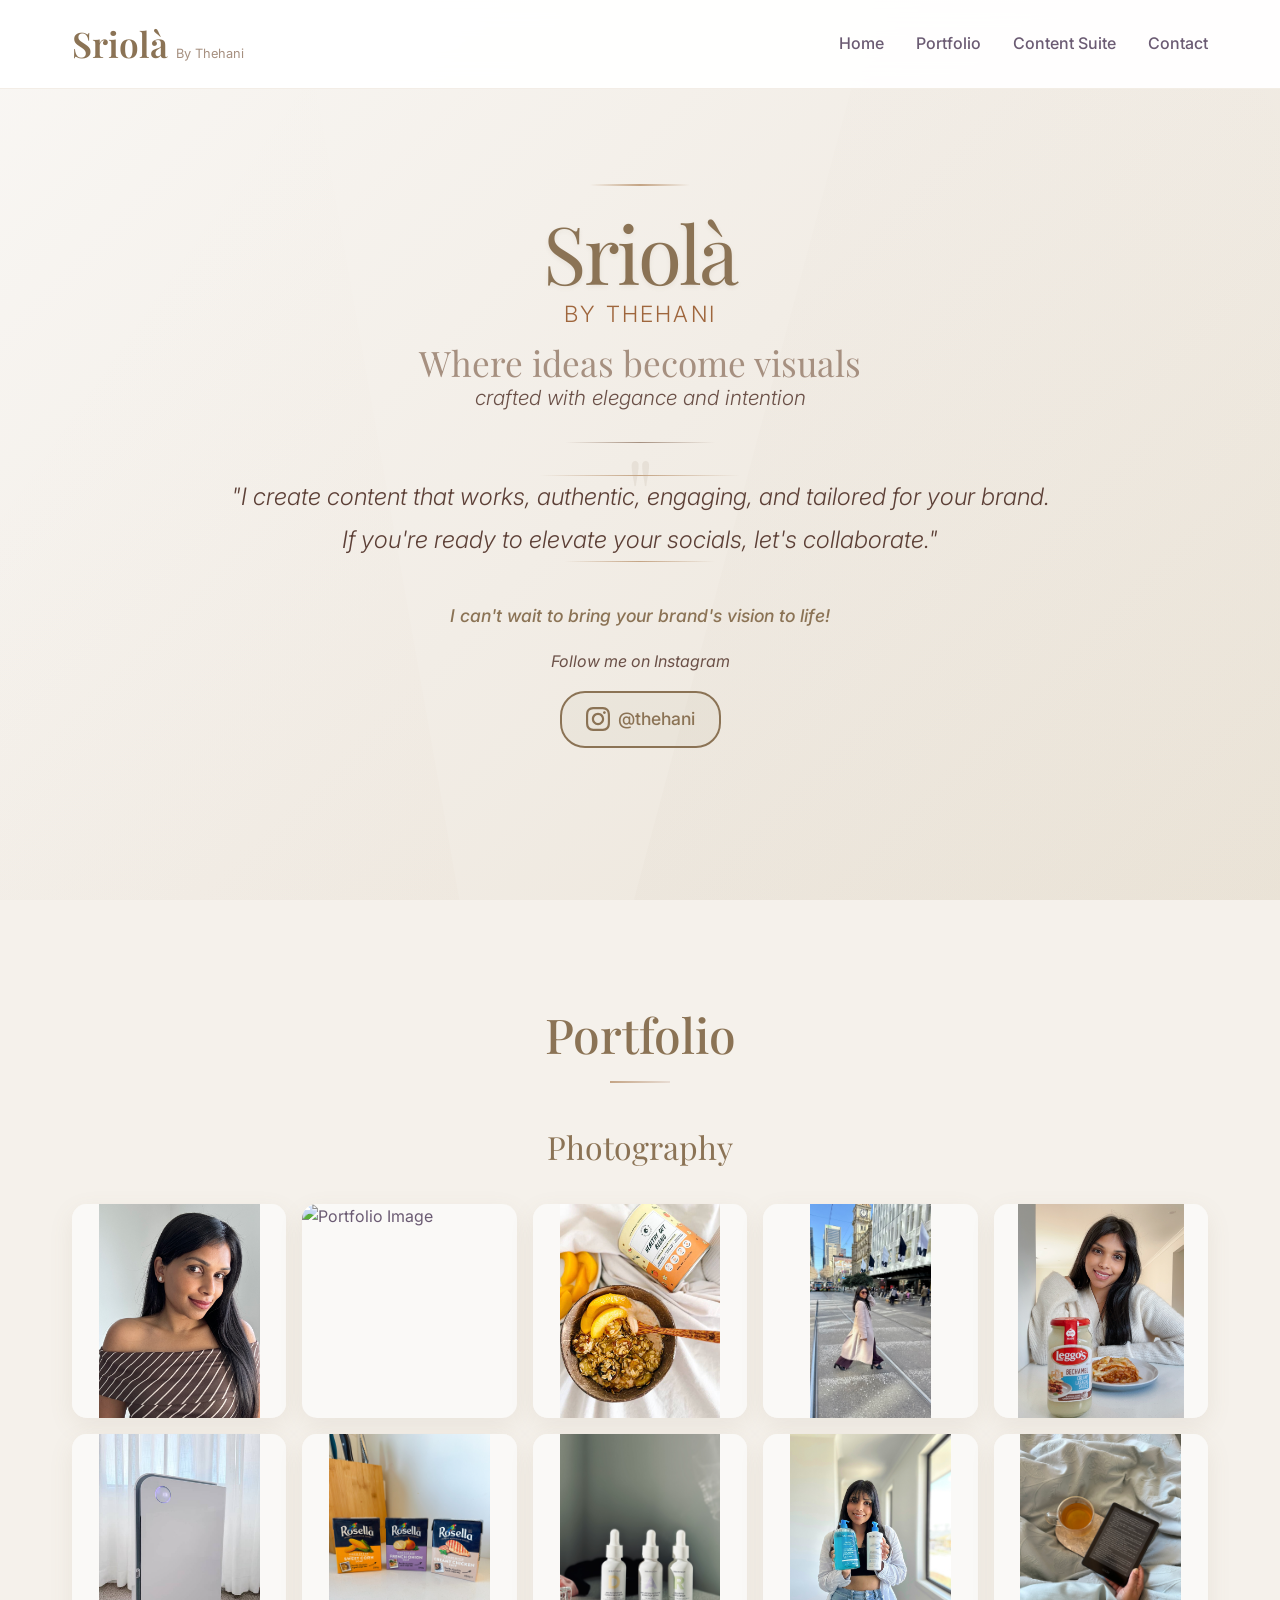
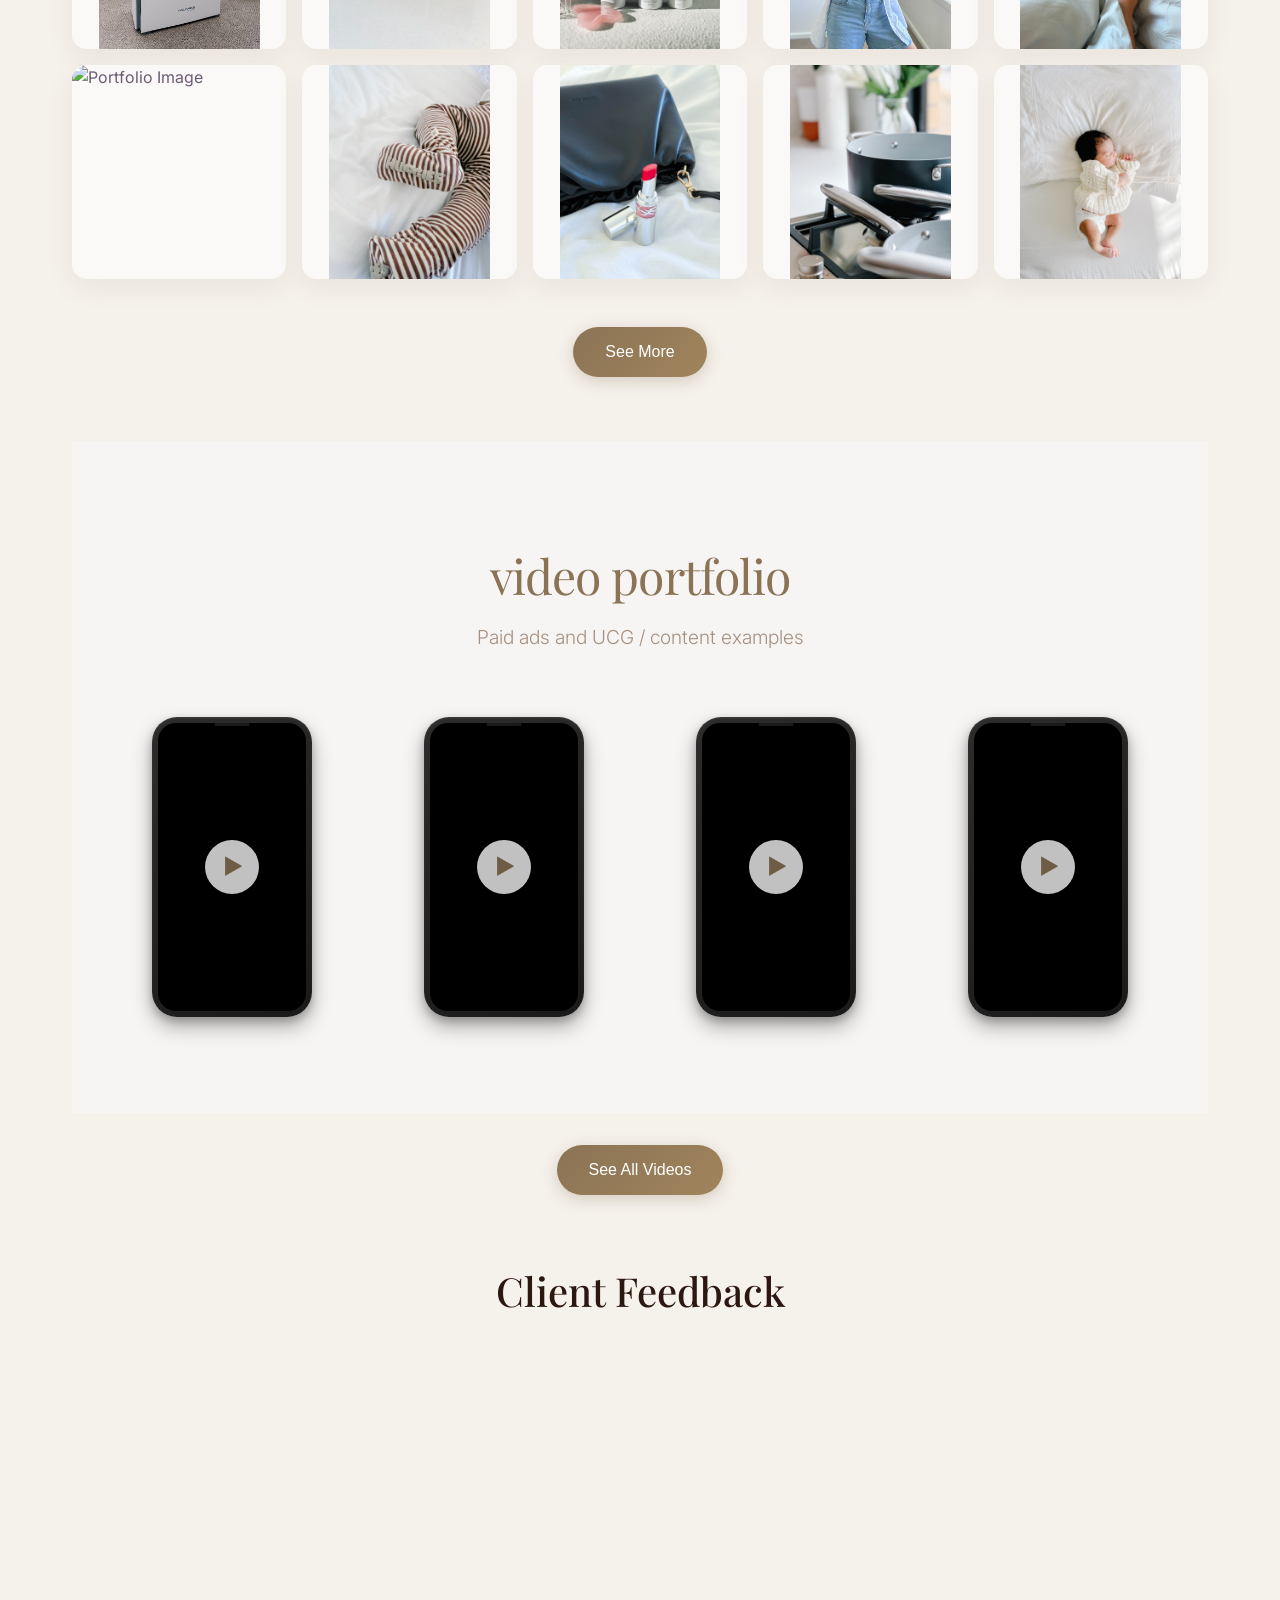
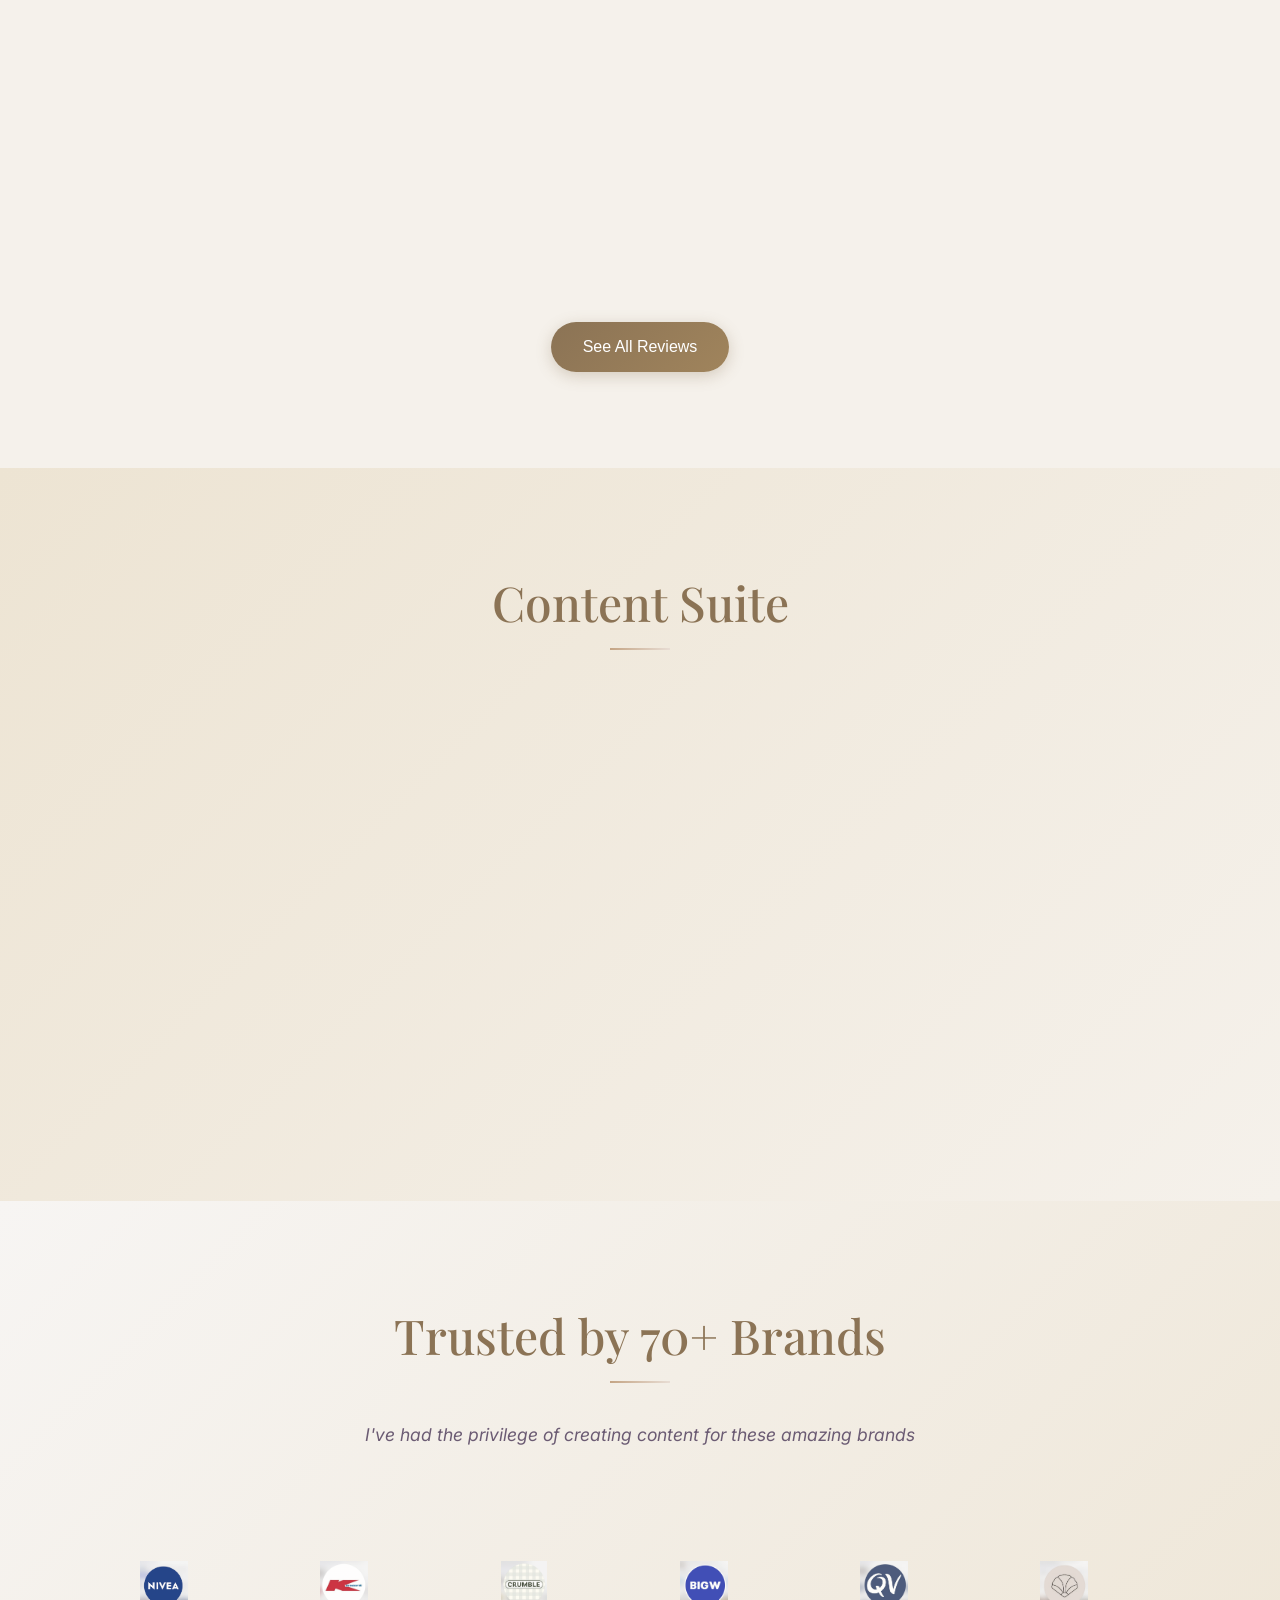
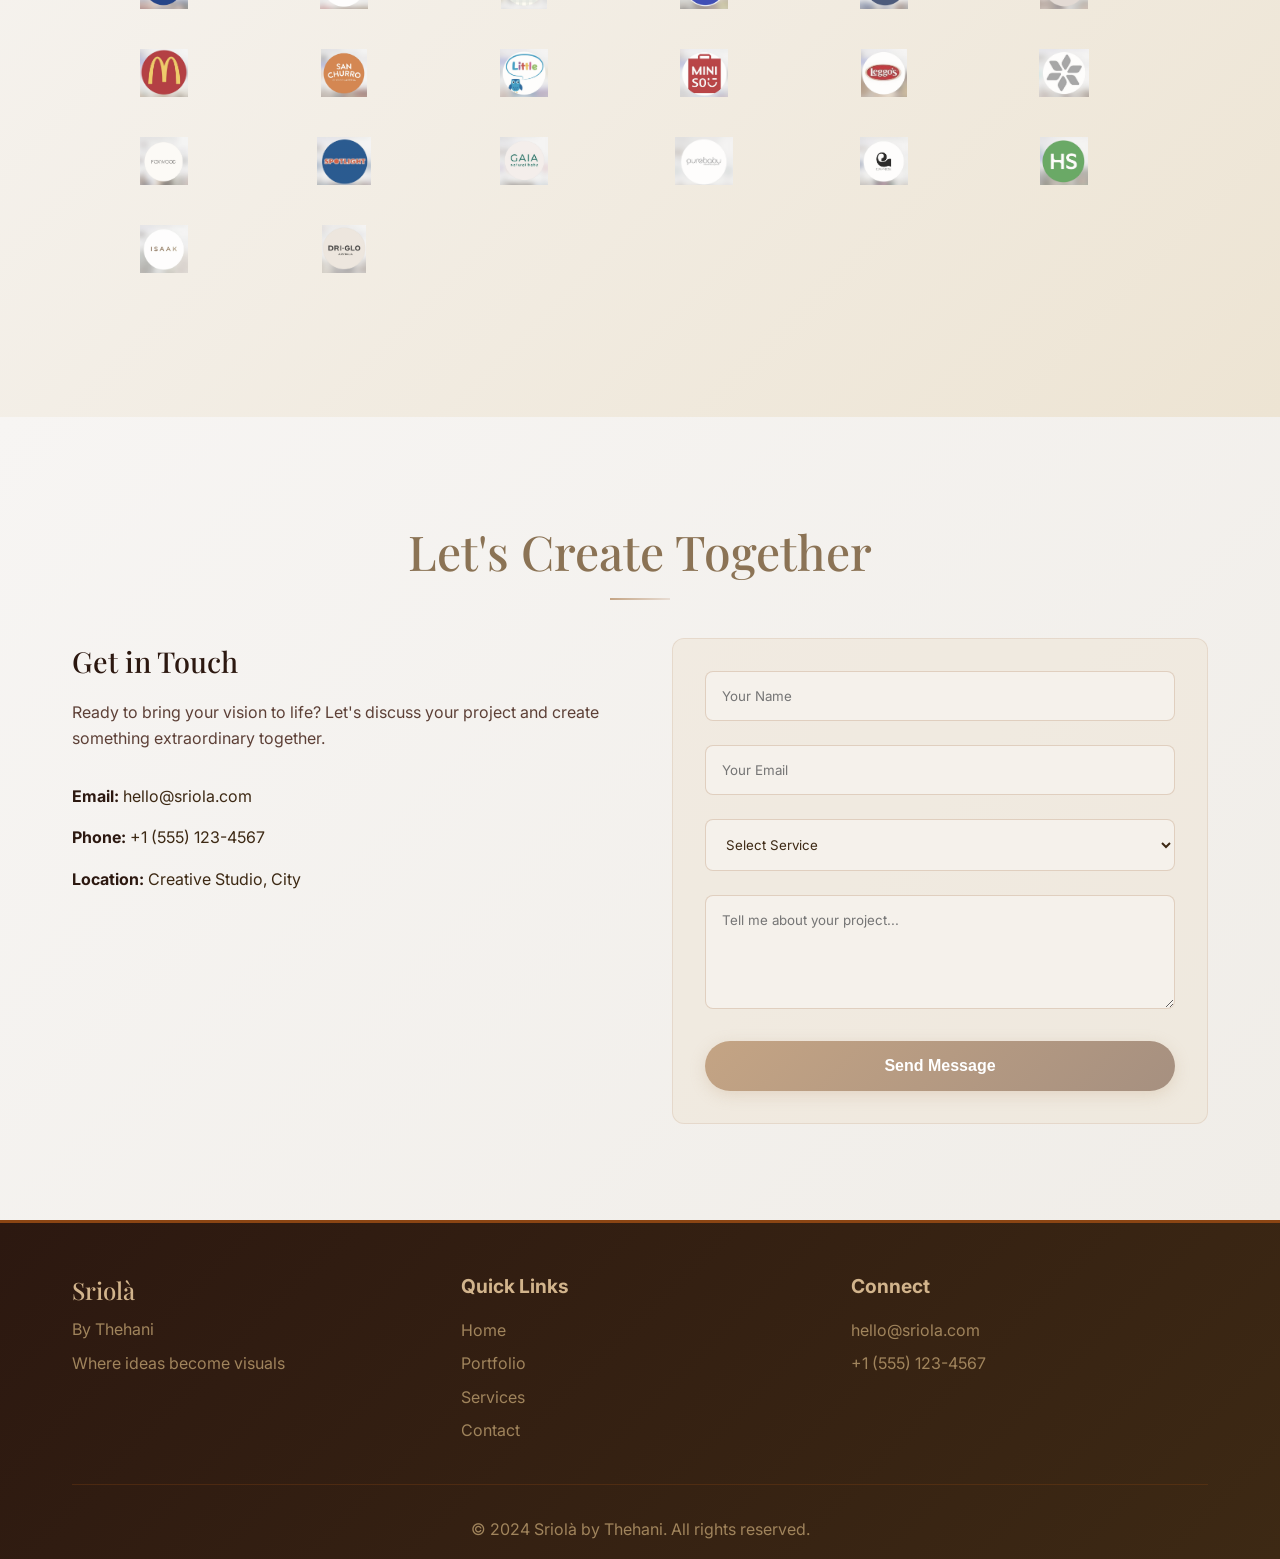
==== index.html @ 520230c5 "updates" ====
<!DOCTYPE html>
<html lang="en">
<head>
    <meta charset="UTF-8">
    <meta name="viewport" content="width=device-width, initial-scale=1.0">
    <title>Sriolà - Where ideas become visuals</title>
    <link rel="stylesheet" href="styles.css">
    <link href="https://fonts.googleapis.com/css2?family=Playfair+Display:wght@300;400;500;600&family=Inter:wght@300;400;500;600&display=swap" rel="stylesheet">
</head>
<body>
    <!-- Navigation -->
    <nav class="navbar">
        <div class="nav-container">
            <div class="nav-logo">
                <h1>Sriolà</h1>
                <span class="by-text">By Thehani</span>
            </div>
            <ul class="nav-menu">
                <li><a href="#home" class="nav-link">Home</a></li>
                <li><a href="#portfolio" class="nav-link">Portfolio</a></li>
                <li><a href="#services" class="nav-link">Content Suite</a></li>
                <li><a href="#contact" class="nav-link">Contact</a></li>
            </ul>
            <div class="hamburger">
                <span></span>
                <span></span>
                <span></span>
            </div>
        </div>
    </nav>

    <!-- Home Section -->
    <section id="home" class="hero">
        <div class="hero-container">
            <div class="hero-content">
                <div class="brand-section">
                    <h1 class="brand-name">Sriolà</h1>
                    <p class="by-line">By Thehani</p>
                    <div class="tagline">
                        <h2 class="subheading">Where ideas become visuals</h2>
                        <p class="tagline-sub">crafted with elegance and intention</p>
                    </div>
                </div>
            </div>
            <div class="hero-quote">
                <blockquote>
                    "I create content that works, authentic, engaging, and tailored for your brand. <br> If you're ready to elevate your socials, let's collaborate." <br/>
                </blockquote>
            </div>
            <div class="hero-description">
                <div class="content-promise">
                    <p class="excitement-text">
                        I can't wait to bring your brand's vision to life!
                    </p>
                </div>
                <div class="cta-section">
                    <p class="instagram-text">Follow me on Instagram</p>
                    <a href="https://instagram.com/thehani" target="_blank" class="instagram-link">
                        <svg class="instagram-icon" viewBox="0 0 24 24" fill="none" xmlns="http://www.w3.org/2000/svg">
                            <path d="M12 2.163c3.204 0 3.584.012 4.85.07 3.252.148 4.771 1.691 4.919 4.919.058 1.265.069 1.645.069 4.849 0 3.205-.012 3.584-.069 4.849-.149 3.225-1.664 4.771-4.919 4.919-1.266.058-1.644.07-4.85.07-3.204 0-3.584-.012-4.849-.07-3.26-.149-4.771-1.699-4.919-4.92-.058-1.265-.07-1.644-.07-4.849 0-3.204.013-3.583.07-4.849.149-3.227 1.664-4.771 4.919-4.919 1.266-.057 1.645-.069 4.849-.069zm0-2.163c-3.259 0-3.667.014-4.947.072-4.358.2-6.78 2.618-6.98 6.98-.059 1.281-.073 1.689-.073 4.948 0 3.259.014 3.668.072 4.948.2 4.358 2.618 6.78 6.98 6.98 1.281.058 1.689.072 4.948.072 3.259 0 3.668-.014 4.948-.072 4.354-.2 6.782-2.618 6.979-6.98.059-1.28.073-1.689.073-4.948 0-3.259-.014-3.667-.072-4.947-.196-4.354-2.617-6.78-6.979-6.98-1.281-.059-1.69-.073-4.949-.073zm0 5.838c-3.403 0-6.162 2.759-6.162 6.162s2.759 6.163 6.162 6.163 6.162-2.759 6.162-6.163c0-3.403-2.759-6.162-6.162-6.162zm0 10.162c-2.209 0-4-1.79-4-4 0-2.209 1.791-4 4-4s4 1.791 4 4c0 2.21-1.791 4-4 4zm6.406-11.845c-.796 0-1.441.645-1.441 1.44s.645 1.44 1.441 1.44c.795 0 1.439-.645 1.439-1.44s-.644-1.44-1.439-1.44z" fill="currentColor"/>
                        </svg>
                        <span>@thehani</span>
                    </a>
                </div>
            </div>
        </div>
    </section>

    <!-- Portfolio Section - Simplified -->
    <section id="portfolio" class="portfolio">
        <div class="container">
            <h2 class="section-title">Portfolio</h2>
            
            <!-- Photography Subsection -->
            <h3 class="portfolio-subsection-title">Photography</h3>
            
            <!-- Single Portfolio Gallery with All Images -->
            <div class="portfolio-gallery">
                <div class="portfolio-grid">
                    <div class="portfolio-item">
                        <img src="images/a.jpg" alt="Portfolio Image" class="portfolio-thumbnail">
                    </div>
                    <div class="portfolio-item">
                        <img src="images/b.jpg" alt="Portfolio Image" class="portfolio-thumbnail">
                    </div>
                    <div class="portfolio-item">
                        <img src="images/c.jpg" alt="Portfolio Image" class="portfolio-thumbnail">
                    </div>
                    <div class="portfolio-item">
                        <img src="images/d.jpg" alt="Portfolio Image" class="portfolio-thumbnail">
                    </div>
                    <div class="portfolio-item">
                        <img src="images/1.jpg" alt="Portfolio Image" class="portfolio-thumbnail">
                    </div>
                    <div class="portfolio-item">
                        <img src="images/2.jpg" alt="Portfolio Image" class="portfolio-thumbnail">
                    </div>
                    <div class="portfolio-item">
                        <img src="images/3.jpg" alt="Portfolio Image" class="portfolio-thumbnail">
                    </div>
                    <div class="portfolio-item">
                        <img src="images/4.jpg" alt="Portfolio Image" class="portfolio-thumbnail">
                    </div>
                    <div class="portfolio-item">
                        <img src="images/5.jpg" alt="Portfolio Image" class="portfolio-thumbnail">
                    </div>
                    <div class="portfolio-item">
                        <img src="images/6.jpg" alt="Portfolio Image" class="portfolio-thumbnail">
                    </div>
                    <div class="portfolio-item">
                        <img src="images/7.jpg" alt="Portfolio Image" class="portfolio-thumbnail">
                    </div>
                    <div class="portfolio-item">
                        <img src="images/8.jpg" alt="Portfolio Image" class="portfolio-thumbnail">
                    </div>
                    <div class="portfolio-item">
                        <img src="images/9.jpg" alt="Portfolio Image" class="portfolio-thumbnail">
                    </div>
                    <div class="portfolio-item">
                        <img src="images/10.jpg" alt="Portfolio Image" class="portfolio-thumbnail">
                    </div>
                    <div class="portfolio-item">
                        <img src="images/11.jpg" alt="Portfolio Image" class="portfolio-thumbnail">
                    </div>
                    <div class="portfolio-item hidden-portfolio">
                        <img src="images/12.jpg" alt="Portfolio Image" class="portfolio-thumbnail">
                    </div>
                    <div class="portfolio-item hidden-portfolio">
                        <img src="images/13.jpg" alt="Portfolio Image" class="portfolio-thumbnail">
                    </div>
                    <div class="portfolio-item hidden-portfolio">
                        <img src="images/14.jpg" alt="Portfolio Image" class="portfolio-thumbnail">
                    </div>
                    <div class="portfolio-item hidden-portfolio">
                        <img src="images/15.jpg" alt="Portfolio Image" class="portfolio-thumbnail">
                    </div>
                    <div class="portfolio-item hidden-portfolio">
                        <img src="images/16.jpg" alt="Portfolio Image" class="portfolio-thumbnail">
                    </div>
                    <div class="portfolio-item hidden-portfolio">
                        <img src="images/17.jpg" alt="Portfolio Image" class="portfolio-thumbnail">
                    </div>
                    <div class="portfolio-item hidden-portfolio">
                        <img src="images/18.jpg" alt="Portfolio Image" class="portfolio-thumbnail">
                    </div>
                    <div class="portfolio-item hidden-portfolio">
                        <img src="images/19.jpg" alt="Portfolio Image" class="portfolio-thumbnail">
                    </div>
                    <div class="portfolio-item hidden-portfolio">
                        <img src="images/20.jpg" alt="Portfolio Image" class="portfolio-thumbnail">
                    </div>
                    <div class="portfolio-item hidden-portfolio">
                        <img src="images/21.jpg" alt="Portfolio Image" class="portfolio-thumbnail">
                    </div>
                    <div class="portfolio-item hidden-portfolio">
                        <img src="images/22.jpg" alt="Portfolio Image" class="portfolio-thumbnail">
                    </div>
                    <div class="portfolio-item hidden-portfolio">
                        <img src="images/23.jpg" alt="Portfolio Image" class="portfolio-thumbnail">
                    </div>
                    <div class="portfolio-item hidden-portfolio">
                        <img src="images/24.jpg" alt="Portfolio Image" class="portfolio-thumbnail">
                    </div>
                    <div class="portfolio-item hidden-portfolio">
                        <img src="images/25.jpg" alt="Portfolio Image" class="portfolio-thumbnail">
                    </div>
                    <div class="portfolio-item hidden-portfolio">
                        <img src="images/26.jpg" alt="Portfolio Image" class="portfolio-thumbnail">
                    </div>
                    <div class="portfolio-item hidden-portfolio">
                        <img src="images/27.jpg" alt="Portfolio Image" class="portfolio-thumbnail">
                    </div>
                    <div class="portfolio-item hidden-portfolio">
                        <img src="images/28.jpg" alt="Portfolio Image" class="portfolio-thumbnail">
                    </div>
                    <div class="portfolio-item hidden-portfolio">
                        <img src="images/29.jpg" alt="Portfolio Image" class="portfolio-thumbnail">
                    </div>
                    <div class="portfolio-item hidden-portfolio">
                        <img src="images/30.jpg" alt="Portfolio Image" class="portfolio-thumbnail">
                    </div>
                    <div class="portfolio-item hidden-portfolio">
                        <img src="images/31.jpg" alt="Portfolio Image" class="portfolio-thumbnail">
                    </div>
                </div>
                <button class="see-more-btn" id="portfolio-see-more">See More</button>
                <button class="minimize-btn" id="portfolio-minimize" style="display: none;">Show Less</button>
            </div>
            
            <!-- Video Gallery Section -->
            <div class="video-portfolio-section">
                <div class="container">
                    <h2 class="video-portfolio-title">video portfolio</h2>
                    <p class="video-portfolio-subtitle">Paid ads and UCG / content examples</p>
                    
                    <div class="phone-video-grid">
                        <div class="phone-video-item" data-video="video/h.mp4" data-title="Product Showcase" data-desc="Beautiful product presentation">
                            <div class="phone-frame">
                                <div class="phone-screen">
                                    <video muted loop preload="metadata">
                                        <source src="video/h.mp4" type="video/mp4">
                                    </video>
                                    <div class="video-play-overlay">
                                        <div class="play-button"></div>
                                    </div>
                                </div>
                                <div class="phone-notch"></div>
                            </div>
                        </div>
                        
                        <div class="phone-video-item" data-video="video/a/a.mp4" data-title="Food Lifestyle" data-desc="Culinary artistry captured">
                            <div class="phone-frame">
                                <div class="phone-screen">
                                    <video muted loop preload="metadata">
                                        <source src="video/a/a.mp4" type="video/mp4">
                                    </video>
                                    <div class="video-play-overlay">
                                        <div class="play-button"></div>
                                    </div>
                                </div>
                                <div class="phone-notch"></div>
                            </div>
                        </div>
                        
                        <div class="phone-video-item" data-video="video/b/b.mp4" data-title="Beauty Shots" data-desc="Elegant beauty presentation">
                            <div class="phone-frame">
                                <div class="phone-screen">
                                    <video muted loop preload="metadata">
                                        <source src="video/b/b.mp4" type="video/mp4">
                                    </video>
                                    <div class="video-play-overlay">
                                        <div class="play-button"></div>
                                    </div>
                                </div>
                                <div class="phone-notch"></div>
                            </div>
                        </div>
                        
                        <div class="phone-video-item" data-video="video/c/c.mp4" data-title="Lifestyle" data-desc="Dynamic lifestyle content">
                            <div class="phone-frame">
                                <div class="phone-screen">
                                    <video muted loop preload="metadata">
                                        <source src="video/c/c.mp4" type="video/mp4">
                                    </video>
                                    <div class="video-play-overlay">
                                        <div class="play-button"></div>
                                    </div>
                                </div>
                                <div class="phone-notch"></div>
                            </div>
                        </div>
                        
                        <div class="phone-video-item" data-video="video/d/d.mp4" data-title="Tech Demo" data-desc="Technology showcase">
                            <div class="phone-frame">
                                <div class="phone-screen">
                                    <video muted loop preload="metadata">
                                        <source src="video/d/d.mp4" type="video/mp4">
                                    </video>
                                    <div class="video-play-overlay">
                                        <div class="play-button"></div>
                                    </div>
                                </div>
                                <div class="phone-notch"></div>
                            </div>
                        </div>
                        
                        <!-- Video 6 - New e.mp4 video -->
                        <div class="phone-video-item" data-video="video/e.mp4" data-title="Creative Content" data-desc="Artistic visual storytelling">
                            <div class="phone-frame">
                                <div class="phone-screen">
                                    <video muted loop preload="metadata">
                                        <source src="video/e.mp4" type="video/mp4">
                                    </video>
                                    <div class="video-play-overlay">
                                        <div class="play-button"></div>
                                    </div>
                                </div>
                                <div class="phone-notch"></div>
                            </div>
                        </div>
                        
                        <!-- Video 7 - Using f.mp4 -->
                        <div class="phone-video-item" data-video="video/f.mp4" data-title="Brand Story" data-desc="Compelling brand narrative">
                            <div class="phone-frame">
                                <div class="phone-screen">
                                    <video muted loop preload="metadata">
                                        <source src="video/f.mp4" type="video/mp4">
                                    </video>
                                    <div class="video-play-overlay">
                                        <div class="play-button"></div>
                                    </div>
                                </div>
                                <div class="phone-notch"></div>
                            </div>
                        </div>
                        
                        <!-- Video 8 - v1 -->
                        <div class="phone-video-item" data-video="video/v1.mp4" data-title="Videography V1" data-desc="Creative videography showcase">
                            <div class="phone-frame">
                                <div class="phone-screen">
                                    <video muted loop preload="metadata">
                                        <source src="video/v1.mp4" type="video/mp4">
                                    </video>
                                    <div class="video-play-overlay">
                                        <div class="play-button"></div>
                                    </div>
                                </div>
                                <div class="phone-notch"></div>
                            </div>
                        </div>
                        
                        <!-- Video 9 - v2 -->
                        <div class="phone-video-item" data-video="video/v2.mp4" data-title="Videography V2" data-desc="Professional video content">
                            <div class="phone-frame">
                                <div class="phone-screen">
                                    <video muted loop preload="metadata">
                                        <source src="video/v2.mp4" type="video/mp4">
                                    </video>
                                    <div class="video-play-overlay">
                                        <div class="play-button"></div>
                                    </div>
                                </div>
                                <div class="phone-notch"></div>
                            </div>
                        </div>
                        
                        <!-- Video 10 - v3 -->
                        <div class="phone-video-item" data-video="video/v3.mp4" data-title="Videography V3" data-desc="Cinematic storytelling">
                            <div class="phone-frame">
                                <div class="phone-screen">
                                    <video muted loop preload="metadata">
                                        <source src="video/v3.mp4" type="video/mp4">
                                    </video>
                                    <div class="video-play-overlay">
                                        <div class="play-button"></div>
                                    </div>
                                </div>
                                <div class="phone-notch"></div>
                            </div>
                        </div>
                        
                        <!-- Video 11 - v4 -->
                        <div class="phone-video-item" data-video="video/v4.mp4" data-title="Videography V4" data-desc="Dynamic visual content">
                            <div class="phone-frame">
                                <div class="phone-screen">
                                    <video muted loop preload="metadata">
                                        <source src="video/v4.mp4" type="video/mp4">
                                    </video>
                                    <div class="video-play-overlay">
                                        <div class="play-button"></div>
                                    </div>
                                </div>
                                <div class="phone-notch"></div>
                            </div>
                        </div>
                        
                        <!-- Video 12 - v5 -->
                        <div class="phone-video-item" data-video="video/v5.mp4" data-title="Videography V5" data-desc="Artistic video production">
                            <div class="phone-frame">
                                <div class="phone-screen">
                                    <video muted loop preload="metadata">
                                        <source src="video/v5.mp4" type="video/mp4">
                                    </video>
                                    <div class="video-play-overlay">
                                        <div class="play-button"></div>
                                    </div>
                                </div>
                                <div class="phone-notch"></div>
                            </div>
                        </div>
                    </div>
                </div>
            </div>
            
            <!-- Video See More Button -->
            <div class="video-see-more-container">
                <button id="video-see-more" class="see-more-btn">See All Videos</button>
                <button id="video-minimize" class="minimize-btn" style="display: none;">Show Less</button>
            </div>
            
            <!-- Video Modal -->
            <div class="video-modal-phone">
                <div class="video-modal-content-phone">
                    <button class="video-modal-close-phone">&times;</button>
                    <video class="video-modal-player-phone" controls>
                        <source src="" type="video/mp4">
                    </video>
                    <div class="video-modal-info-phone">
                        <h3 class="video-modal-title-phone"></h3>
                        <p class="video-modal-desc-phone"></p>
                    </div>
                </div>
            </div>
            
            <!-- Testimonials -->
            <div class="testimonials">
                <h3 class="testimonials-title">Client Feedback</h3>
                <div class="testimonials-grid">
                    <div class="testimonial">
                        <div class="stars">★★★★★</div>
                        <p>"Great content & lovely to work with"</p>
                        <cite>- INSKIN COSMEDICS</cite>
                    </div>
                    <div class="testimonial">
                        <div class="stars">★★★★★</div>
                        <p>"We've loved working with Thehani! So great to deal with and would love to do so again. Highly recommend!"</p>
                        <cite>- Retreat Yourself Box</cite>
                    </div>
                    <div class="testimonial">
                        <div class="stars">★★★★★</div>
                        <p>"Great content, a pleasure to work with!"</p>
                        <cite>- AE CREATIVE | COMMUNICATIONS</cite>
                    </div>
                    <div class="testimonial">
                        <div class="stars">★★★★★</div>
                        <p>"easy to work with and very cooperative. beautiful content also. really love to work with Thehani."</p>
                        <cite>- Social Status</cite>
                    </div>
                    <div class="testimonial">
                        <div class="stars">★★★★★</div>
                        <p>"Thehani looks gorgeous in her dresses! Thank you for collaborating with us xx"</p>
                        <cite>- Salty Crush</cite>
                    </div>
                    <div class="testimonial">
                        <div class="stars">★★★★★</div>
                        <p>"Thehani was super easy to communicate with. She created beautiful content for us. Can't wait to work with her again."</p>
                        <cite>- BONIIK</cite>
                    </div>
                    <div class="testimonial hidden-testimonial">
                        <div class="stars">★★★★★</div>
                        <p>"Fabulous content, a pleasure to collaborate with!"</p>
                        <cite>- AE CREATIVE | COMMUNICATIONS</cite>
                    </div>
                    <div class="testimonial hidden-testimonial">
                        <div class="stars">★★★★★</div>
                        <p>"Thehani responded quickly and created some amazing content!"</p>
                        <cite>- Neutriderm</cite>
                    </div>
                </div>
                <!-- Testimonials See More Buttons -->
                <div class="testimonials-see-more-container">
                    <button class="see-more-btn" id="seeAllReviews">See All Reviews</button>
                    <button id="testimonials-minimize" class="minimize-btn" style="display: none;">Show Less</button>
                </div>
            </div>
        </div>
    </section>

    <!-- Services Section - Emojis Removed -->
    <section id="services" class="services">
        <div class="container">
            <h2 class="section-title">Content Suite</h2>
            <div class="services-grid">
                <div class="service-item">
                    <div class="service-icon"></div>
                    <h3>Product Photography</h3>
                    <p>High-quality product shots that showcase your brand with elegance and precision.</p>
                </div>
                <div class="service-item">
                    <div class="service-icon"></div>
                    <h3>Video Production</h3>
                    <p>Cinematic storytelling that brings your brand narrative to life with professional quality.</p>
                </div>
                <div class="service-item">
                    <div class="service-icon"></div>
                    <h3>Creative Direction</h3>
                    <p>Strategic visual concepts that align with your brand identity and marketing goals.</p>
                </div>
                <div class="service-item">
                    <div class="service-icon"></div>
                    <h3>Social Media Content</h3>
                    <p>Engaging visual content optimized for various social media platforms and audiences.</p>
                </div>
                <div class="service-item">
                    <div class="service-icon"></div>
                    <h3>Brand Visuals</h3>
                    <p>Cohesive visual identity that strengthens your brand presence across all touchpoints.</p>
                </div>
                <div class="service-item">
                    <div class="service-icon"></div>
                    <h3>Content Strategy</h3>
                    <p>Data-driven content planning that maximizes engagement and achieves your objectives.</p>
                </div>
            </div>
        </div>
    </section>

    <!-- Brands Section -->
    <section id="brands" class="brands">
        <div class="container">
            <h2 class="section-title">Trusted by 70+ Brands</h2>
            <p class="brands-subtitle">I've had the privilege of creating content for these amazing brands</p>
            <div class="brands-grid">
                <div class="brand-logo">
                    <img src="logos/Photo 22-8-2025, 12 10 42.jpg" alt="Brand Logo" class="brand-img">
                </div>
                <div class="brand-logo">
                    <img src="logos/Photo 22-8-2025, 12 10 42 (1).jpg" alt="Brand Logo" class="brand-img">
                </div>
                <div class="brand-logo">
                    <img src="logos/Photo 22-8-2025, 12 10 42 (2).jpg" alt="Brand Logo" class="brand-img">
                </div>
                <div class="brand-logo">
                    <img src="logos/Photo 22-8-2025, 12 10 42 (3).jpg" alt="Brand Logo" class="brand-img">
                </div>
                <div class="brand-logo">
                    <img src="logos/Photo 22-8-2025, 12 10 42 (4).jpg" alt="Brand Logo" class="brand-img">
                </div>
                <div class="brand-logo">
                    <img src="logos/Photo 22-8-2025, 12 10 42 (5).jpg" alt="Brand Logo" class="brand-img">
                </div>
                <div class="brand-logo">
                    <img src="logos/Photo 22-8-2025, 12 10 42 (6).jpg" alt="Brand Logo" class="brand-img">
                </div>
                <div class="brand-logo">
                    <img src="logos/Photo 22-8-2025, 12 10 42 (7).jpg" alt="Brand Logo" class="brand-img">
                </div>
                <div class="brand-logo">
                    <img src="logos/Photo 22-8-2025, 12 10 42 (8).jpg" alt="Brand Logo" class="brand-img">
                </div>
                <div class="brand-logo">
                    <img src="logos/Photo 22-8-2025, 12 10 42 (9).jpg" alt="Brand Logo" class="brand-img">
                </div>
                <div class="brand-logo">
                    <img src="logos/Photo 22-8-2025, 12 10 42 (10).jpg" alt="Brand Logo" class="brand-img">
                </div>
                <div class="brand-logo">
                    <img src="logos/Photo 22-8-2025, 12 10 42 (11).jpg" alt="Brand Logo" class="brand-img">
                </div>
                <div class="brand-logo">
                    <img src="logos/Photo 22-8-2025, 12 10 42 (12).jpg" alt="Brand Logo" class="brand-img">
                </div>
                <div class="brand-logo">
                    <img src="logos/Photo 22-8-2025, 12 10 43.jpg" alt="Brand Logo" class="brand-img">
                </div>
                <div class="brand-logo">
                    <img src="logos/Photo 22-8-2025, 12 10 43 (1).jpg" alt="Brand Logo" class="brand-img">
                </div>
                <div class="brand-logo">
                    <img src="logos/Photo 22-8-2025, 12 10 43 (2).jpg" alt="Brand Logo" class="brand-img">
                </div>
                <div class="brand-logo">
                    <img src="logos/Photo 22-8-2025, 12 10 43 (3).jpg" alt="Brand Logo" class="brand-img">
                </div>
                <div class="brand-logo">
                    <img src="logos/Photo 22-8-2025, 12 10 43 (4).jpg" alt="Brand Logo" class="brand-img">
                </div>
                <div class="brand-logo">
                    <img src="logos/Photo 22-8-2025, 12 10 43 (5).jpg" alt="Brand Logo" class="brand-img">
                </div>
                <div class="brand-logo">
                    <img src="logos/Photo 22-8-2025, 12 10 43 (6).jpg" alt="Brand Logo" class="brand-img">
                </div>
            </div>
        </div>
    </section>

    <!-- Contact Section -->
    <section id="contact" class="contact">
        <div class="container">
            <h2 class="section-title">Let's Create Together</h2>
            <div class="contact-content">
                <div class="contact-info">
                    <h3>Get in Touch</h3>
                    <p>Ready to bring your vision to life? Let's discuss your project and create something extraordinary together.</p>
                    <div class="contact-details">
                        <div class="contact-item">
                            <strong>Email:</strong>
                            <span>hello@sriola.com</span>
                        </div>
                        <div class="contact-item">
                            <strong>Phone:</strong>
                            <span>+1 (555) 123-4567</span>
                        </div>
                        <div class="contact-item">
                            <strong>Location:</strong>
                            <span>Creative Studio, City</span>
                        </div>
                    </div>
                </div>
                <form class="contact-form">
                    <div class="form-group">
                        <input type="text" id="name" name="name" placeholder="Your Name" required>
                    </div>
                    <div class="form-group">
                        <input type="email" id="email" name="email" placeholder="Your Email" required>
                    </div>
                    <div class="form-group">
                        <select id="service" name="service" required>
                            <option value="">Select Service</option>
                            <option value="product-photography">Product Photography</option>
                            <option value="videography">Videography</option>
                            <option value="social-media-content">Social Media Content</option>
                            <option value="brand-visuals">Brand Visuals</option>
                            <option value="ugc-videos">UGC Style Videos</option>
                            <option value="voice-overs">Voice Overs</option>
                            <option value="other">Other</option>
                        </select>
                    </div>
                    <div class="form-group">
                        <textarea id="message" name="message" placeholder="Tell me about your project..." rows="5" required></textarea>
                    </div>
                    <button type="submit" class="submit-btn">Send Message</button>
                </form>
            </div>
        </div>
    </section>

    <!-- Footer -->
    <footer class="footer">
        <div class="container">
            <div class="footer-content">
                <div class="footer-brand">
                    <h3>Sriolà</h3>
                    <p>By Thehani</p>
                    <p>Where ideas become visuals</p>
                </div>
                <div class="footer-links">
                    <h4>Quick Links</h4>
                    <ul>
                        <li><a href="#home">Home</a></li>
                        <li><a href="#portfolio">Portfolio</a></li>
                        <li><a href="#services">Services</a></li>
                        <li><a href="#contact">Contact</a></li>
                    </ul>
                </div>
                <div class="footer-contact">
                    <h4>Connect</h4>
                    <p>hello@sriola.com</p>
                    <p>+1 (555) 123-4567</p>
                </div>
            </div>
            <div class="footer-bottom">
                <p>&copy; 2024 Sriolà by Thehani. All rights reserved.</p>
            </div>
        </div>
    </footer>

    <script src="script.js"></script>
</body>
</html>
---- styles.css ----
/* Reset and Base Styles */
* {
    margin: 0;
    padding: 0;
    box-sizing: border-box;
}

html {
    scroll-behavior: smooth;
}

body {
    font-family: 'Inter', sans-serif;
    line-height: 1.6;
    color: #6b5b73;
    background-color: #f7f5f3;
    overflow-x: hidden;
}

.container {
    max-width: 1200px;
    margin: 0 auto;
    padding: 0 2rem;
}

/* Typography */
h1, h2, h3 {
    font-family: 'Playfair Display', serif;
    font-weight: 500;
}

.section-title {
    font-size: 3rem;
    text-align: center;
    margin-bottom: 3rem;
    color: #8b7355;
    position: relative;
}

.section-title::after {
    content: '';
    position: absolute;
    bottom: -10px;
    left: 50%;
    transform: translateX(-50%);
    width: 60px;
    height: 2px;
    background: linear-gradient(90deg, #c4a484, #e8ddd4);
}

/* Navigation */
.navbar {
    position: fixed;
    top: 0;
    width: 100%;
    background: rgba(247, 245, 243, 0.98);
    backdrop-filter: blur(15px);
    z-index: 1000;
    padding: 1rem 0;
    transition: all 0.3s ease;
    border-bottom: 1px solid rgba(196, 164, 132, 0.2);
}

.nav-container {
    max-width: 1200px;
    margin: 0 auto;
    padding: 0 2rem;
    display: flex;
    justify-content: space-between;
    align-items: center;
}

.nav-logo {
    display: flex;
    align-items: baseline;
    gap: 0.5rem;
}

.nav-logo h1 {
    font-size: 2.2rem;
    color: #8b7355;
    margin-bottom: 0;
    font-weight: 600;
}

.by-text {
    font-size: 0.8rem;
    color: #a69080;
    font-style: normal;
}

.nav-menu {
    display: flex;
    list-style: none;
    gap: 2rem;
}

.nav-link {
    text-decoration: none;
    color: #6b5b73;
    font-weight: 500;
    transition: color 0.3s ease;
    position: relative;
}

.nav-link:hover {
    color: #8b7355;
}

.nav-link::after {
    content: '';
    position: absolute;
    bottom: -5px;
    left: 0;
    width: 0;
    height: 2px;
    background: linear-gradient(90deg, #8b4513, #d2b48c);
    transition: width 0.3s ease;
}

.nav-link:hover::after {
    width: 100%;
}

.hamburger {
    display: none;
    flex-direction: column;
    cursor: pointer;
}

.hamburger span {
    width: 25px;
    height: 3px;
    background: #8b4513;
    margin: 3px 0;
    transition: 0.3s;
}

/* Hero Section */
.hero {
    min-height: 100vh;
    background: linear-gradient(135deg, #f9f7f4 0%, #f2ede6 50%, #ebe4d8 100%);
    display: flex;
    align-items: center;
    padding: 8rem 0 4rem;
    position: relative;
    overflow: hidden;
}

.hero::before {
    content: '';
    position: absolute;
    top: -50%;
    right: -20%;
    width: 60%;
    height: 200%;
    background: linear-gradient(45deg, rgba(139, 115, 85, 0.03) 0%, transparent 70%);
    transform: rotate(15deg);
    pointer-events: none;
}

.hero::after {
    content: '';
    position: absolute;
    bottom: -30%;
    left: -10%;
    width: 40%;
    height: 150%;
    background: linear-gradient(-45deg, rgba(196, 164, 132, 0.04) 0%, transparent 60%);
    transform: rotate(-10deg);
    pointer-events: none;
}

.hero-container {
    max-width: 1200px;
    margin: 0 auto;
    padding: 0 2rem;
    position: relative;
    z-index: 1;
}

.hero-content {
    display: flex;
    justify-content: center;
    align-items: center;
    margin-bottom: 4rem;
    text-align: center;
}

.brand-section {
    animation: fadeInUp 1s ease-out;
    position: relative;
}

.brand-section::before {
    content: '';
    position: absolute;
    top: -2rem;
    left: 50%;
    transform: translateX(-50%);
    width: 100px;
    height: 2px;
    background: linear-gradient(90deg, transparent, #c4a484, transparent);
}

.brand-section::after {
    content: '';
    position: absolute;
    bottom: -2rem;
    left: 50%;
    transform: translateX(-50%);
    width: 150px;
    height: 1px;
    background: linear-gradient(90deg, transparent, #a69080, transparent);
}

.brand-name {
    font-size: 5rem;
    color: #8b7355;
    margin-bottom: 0.5rem;
    font-weight: 300;
    line-height: 0.9;
    letter-spacing: -0.03em;
    text-shadow: 0 2px 4px rgba(139, 115, 85, 0.1);
}

.by-line {
    font-size: 1.4rem;
    color: #8b4513;
    margin-bottom: 0.8rem;
    font-style: normal;
    font-weight: 300;
    letter-spacing: 0.1em;
    text-transform: uppercase;
    opacity: 0.8;
}

.tagline {
    margin-top: 0.5rem;
    position: relative;
}

.subheading {
    font-size: 2.2rem;
    color: #a69080;
    margin-bottom: 0.2rem;
    font-weight: 300;
    line-height: 1.1;
}

.tagline-sub {
    font-size: 1.3rem;
    color: #5d4037;
    font-style: italic;
    margin-top: 0;
    opacity: 0.9;
    font-weight: 300;
    line-height: 1.2;
}

.hero-image {
    animation: fadeInRight 1s ease-out;
}

.hero-img {
    width: 100%;
    height: 400px;
    object-fit: cover;
    border-radius: 15px;
    box-shadow: 0 25px 50px rgba(139, 69, 19, 0.15);
    transition: transform 0.3s ease;
    border: 3px solid rgba(139, 69, 19, 0.1);
}

.hero-img:hover {
    transform: translateY(-10px);
    box-shadow: 0 35px 70px rgba(139, 69, 19, 0.2);
}

.hero-quote {
    text-align: center;
    animation: fadeInUp 1s ease-out 0.3s both;
    position: relative;
}

.hero-quote::before {
    content: '"';
    position: absolute;
    top: -2rem;
    left: 50%;
    transform: translateX(-50%);
    font-size: 6rem;
    color: rgba(139, 115, 85, 0.1);
    font-family: 'Playfair Display', serif;
    line-height: 1;
}

.hero-quote blockquote {
    font-size: 1.5rem;
    font-style: italic;
    color: #5d4037;
    max-width: 900px;
    margin: 0 auto;
    line-height: 1.8;
    font-weight: 300;
}

/* Hero Description Section */
.hero-description {
    text-align: center;
    margin-top: 2.5rem;
    animation: fadeInUp 1s ease-out 0.6s both;
}

.content-promise {
    max-width: 800px;
    margin: 0 auto 1.2rem;
}

.promise-text {
    font-size: 1.2rem;
    color: #6b5b73;
    line-height: 1.6;
    margin-bottom: 0.6rem;
    font-weight: 400;
}

.excitement-text {
    font-size: 1.1rem;
    color: #8b7355;
    font-style: italic;
    font-weight: 500;
    margin-bottom: 0;
}

.cta-section {
    margin-top: 1.2rem;
    max-width: 600px;
    margin-left: auto;
    margin-right: auto;
}

.instagram-text {
    font-size: 1rem;
    color: #5d4037;
    margin: 0 0 1rem 0;
    font-style: italic;
    opacity: 0.9;
}

.instagram-link {
    display: inline-flex;
    align-items: center;
    gap: 0.5rem;
    text-decoration: none;
    color: #8b7355;
    font-weight: 500;
    font-size: 1.1rem;
    padding: 0.8rem 1.5rem;
    border: 2px solid #8b7355;
    border-radius: 25px;
    transition: all 0.3s ease;
    background: rgba(139, 115, 85, 0.05);
}

.instagram-link:hover {
    background: #8b7355;
    color: #f7f5f3;
    transform: translateY(-2px);
    box-shadow: 0 5px 15px rgba(139, 115, 85, 0.3);
}

.instagram-icon {
    width: 24px;
    height: 24px;
    transition: transform 0.3s ease;
}

.instagram-link:hover .instagram-icon {
    transform: scale(1.1);
}

.hero-quote blockquote::before,
.hero-quote blockquote::after {
    content: '';
    position: absolute;
    left: 50%;
    transform: translateX(-50%);
    height: 1px;
    background: linear-gradient(90deg, transparent, #c4a484, transparent);
}

.hero-quote blockquote::before {
    top: 0;
    width: 200px;
}

.hero-quote blockquote::after {
    bottom: 0;
    width: 150px;
}

/* Portfolio Section */
.portfolio {
    padding: 6rem 0;
    background: #f5f1eb;
}

.portfolio-subsection-title {
    font-size: 2rem;
    text-align: center;
    color: #8b7355;
    margin-bottom: 2rem;
    font-weight: 400;
    font-family: 'Playfair Display', serif;
}

.portfolio-gallery {
    margin-bottom: 4rem;
}

.portfolio-grid {
    display: grid;
    grid-template-columns: repeat(auto-fit, minmax(200px, 1fr));
    gap: 1rem;
    margin-bottom: 3rem;
}

.portfolio-item {
    background: #faf9f7;
    border-radius: 15px;
    overflow: hidden;
    box-shadow: 0 8px 25px rgba(139, 115, 85, 0.1);
    transition: transform 0.3s ease, box-shadow 0.3s ease;
    cursor: pointer;
    aspect-ratio: 1;
}

.portfolio-item:hover {
    transform: translateY(-5px);
    box-shadow: 0 15px 35px rgba(139, 115, 85, 0.15);
}

.portfolio-thumbnail {
    width: 100%;
    height: 100%;
    object-fit: contain;
    background: #faf9f7;
    transition: transform 0.3s ease;
}

.portfolio-item:hover .portfolio-thumbnail {
    transform: scale(1.05);
}

.gallery-container {
    max-width: 900px;
    margin: 0 auto;
}

.gallery-wrapper {
    position: relative;
    margin-bottom: 2rem;
}

.gallery-main {
    position: relative;
    height: 500px;
    overflow: hidden;
    border-radius: 15px;
    box-shadow: 0 15px 35px rgba(139, 69, 19, 0.1);
}

.gallery-item {
    position: absolute;
    top: 0;
    left: 0;
    width: 100%;
    height: 100%;
    opacity: 0;
    transform: translateX(100%);
    transition: all 0.5s ease;
}

.gallery-item.active {
    opacity: 1;
    transform: translateX(0);
}

.gallery-item.prev {
    transform: translateX(-100%);
}


.gallery-info {
    position: absolute;
    bottom: 0;
    left: 0;
    right: 0;
    background: linear-gradient(transparent, rgba(44, 24, 16, 0.8));
    color: white;
    padding: 2rem;
    border-radius: 0 0 15px 15px;
}

.gallery-info h4 {
    font-size: 1.5rem;
    margin-bottom: 0.5rem;
    font-family: 'Playfair Display', serif;
}

.gallery-info p {
    font-size: 1rem;
    opacity: 0.9;
}

.gallery-nav {
    position: absolute;
    top: 50%;
    transform: translateY(-50%);
    background: rgba(245, 241, 235, 0.9);
    border: none;
    width: 50px;
    height: 50px;
    border-radius: 50%;
    font-size: 1.2rem;
    font-weight: bold;
    color: #3d2914;
    cursor: pointer;
    transition: all 0.3s ease;
    z-index: 10;
    box-shadow: 0 4px 12px rgba(139, 69, 19, 0.15);
}

.gallery-nav:hover {
    background: #f5f1eb;
    transform: translateY(-50%) scale(1.1);
    box-shadow: 0 6px 20px rgba(139, 69, 19, 0.2);
}

.prev-btn {
    left: 20px;
}

.next-btn {
    right: 20px;
}

.gallery-thumbnails {
    display: flex;
    justify-content: center;
    gap: 1rem;
    flex-wrap: wrap;
}

.thumbnail {
    width: 80px;
    height: 60px;
    object-fit: cover;
    border-radius: 8px;
    cursor: pointer;
    opacity: 0.6;
    transition: all 0.3s ease;
    border: 2px solid transparent;
}

.thumbnail.active {
    opacity: 1;
    border-color: #8b4513;
    transform: scale(1.1);
}

.thumbnail:hover {
    opacity: 1;
    transform: scale(1.05);
}

.play-icon {
    position: absolute;
    top: 50%;
    left: 50%;
    transform: translate(-50%, -50%);
    color: white;
    font-size: 1.2rem;
    text-shadow: 0 2px 4px rgba(0, 0, 0, 0.5);
    pointer-events: none;
}

/* Testimonials */
.testimonials {
    margin-top: 4rem;
}

.testimonials-title {
    font-size: 2.5rem;
    text-align: center;
    margin-bottom: 3rem;
    color: #2c1810;
}

.testimonials-grid {
    display: grid;
    grid-template-columns: repeat(auto-fit, minmax(300px, 1fr));
    gap: 2rem;
}

.testimonial {
    background: linear-gradient(135deg, #f5f1eb 0%, #ede4d3 100%);
    padding: 2rem;
    border-radius: 15px;
    text-align: center;
    box-shadow: 0 10px 30px rgba(139, 69, 19, 0.1);
    transition: transform 0.3s ease;
    border: 2px solid rgba(139, 69, 19, 0.1);
}

.testimonial:hover {
    transform: translateY(-5px);
    box-shadow: 0 20px 50px rgba(139, 69, 19, 0.15);
}

.testimonial p {
    font-style: italic;
    margin-bottom: 1rem;
    color: #5d4037;
    line-height: 1.7;
}

.testimonial cite {
    font-weight: 600;
    color: #8b4513;
}

.stars {
    color: #ffd700;
    font-size: 1.2rem;
    margin-bottom: 0.5rem;
    text-align: center;
}

/* Services Section */
.services {
    padding: 6rem 0;
    background: linear-gradient(135deg, #ede4d3 0%, #f5f1eb 100%);
}

.services-grid {
    display: grid;
    grid-template-columns: repeat(auto-fit, minmax(300px, 1fr));
    gap: 2rem;
}

.service-item {
    background: rgba(245, 241, 235, 0.8);
    padding: 2rem;
    border-radius: 12px;
    text-align: center;
    transition: transform 0.3s ease, box-shadow 0.3s ease;
    border: 1px solid rgba(139, 69, 19, 0.1);
}

.service-item:hover {
    transform: translateY(-5px);
    box-shadow: 0 10px 30px rgba(139, 69, 19, 0.15);
}

.service-item h3 {
    color: #2c1810;
    margin-bottom: 1rem;
    font-size: 1.3rem;
}

.service-item p {
    color: #5d4037;
    line-height: 1.6;
}

/* Brands Section */
.brands {
    padding: 6rem 0;
    background: linear-gradient(135deg, #f7f5f3 0%, #ede4d3 100%);
    overflow: hidden;
}

.brands-subtitle {
    text-align: center;
    color: #6b5b73;
    font-size: 1.1rem;
    margin-bottom: 4rem;
    font-style: italic;
}

.brands-grid {
    display: grid;
    grid-template-columns: repeat(6, 1fr);
    gap: 0.5rem;
    padding: 2rem;
    max-width: 1200px;
    margin: 0 auto;
}

.brand-logo {
    display: flex;
    align-items: center;
    justify-content: center;
    width: 120px;
    height: 80px;
    padding: 1rem;
    background: transparent;
    border-radius: 12px;
    transition: all 0.3s ease;
    box-shadow: none;
    border: none;
}

.brand-logo:hover {
    transform: translateY(-5px);
    box-shadow: none;
    background: transparent;
}

.brand-img {
    max-width: 100%;
    max-height: 100%;
    width: auto;
    height: auto;
    object-fit: contain;
    filter: grayscale(30%) opacity(0.9);
    transition: all 0.3s ease;
}

.brand-logo:hover .brand-img {
    filter: grayscale(0%) opacity(1);
    transform: scale(1.05);
}

/* Contact Section */
.contact {
    padding: 6rem 0;
    background: linear-gradient(135deg, #f7f5f3 0%, #f0ede8 100%);
}

.contact-content {
    display: grid;
    grid-template-columns: 1fr 1fr;
    gap: 4rem;
    align-items: start;
}

.contact-info h3 {
    color: #2c1810;
    margin-bottom: 1rem;
    font-size: 1.8rem;
}

.contact-info p {
    color: #5d4037;
    margin-bottom: 2rem;
    line-height: 1.6;
}

.contact-details {
    space-y: 1rem;
}

.contact-item {
    margin-bottom: 1rem;
    color: #3d2914;
}

.contact-item strong {
    color: #2c1810;
}

.contact-form {
    background: rgba(237, 228, 211, 0.5);
    padding: 2rem;
    border-radius: 12px;
    border: 1px solid rgba(139, 69, 19, 0.1);
}

.form-group {
    margin-bottom: 1.5rem;
}

.form-group input,
.form-group select,
.form-group textarea {
    width: 100%;
    padding: 1rem;
    border: 1px solid rgba(139, 69, 19, 0.2);
    border-radius: 8px;
    background: #f5f1eb;
    color: #3d2914;
    font-family: inherit;
    transition: border-color 0.3s ease, box-shadow 0.3s ease;
}

.form-group input:focus,
.form-group select:focus,
.form-group textarea:focus {
    outline: none;
    border-color: #8b4513;
    box-shadow: 0 0 0 3px rgba(139, 69, 19, 0.1);
}

.submit-btn {
    background: linear-gradient(135deg, #c4a484, #a69080);
    color: white;
    padding: 1rem 2rem;
    border: none;
    border-radius: 50px;
    font-size: 1rem;
    font-weight: 600;
    cursor: pointer;
    transition: transform 0.3s ease, box-shadow 0.3s ease;
    width: 100%;
    box-shadow: 0 4px 15px rgba(196, 164, 132, 0.3);
}

.submit-btn:hover {
    transform: translateY(-2px);
    box-shadow: 0 8px 25px rgba(196, 164, 132, 0.4);
    background: linear-gradient(135deg, #a69080, #8b7355);
}

/* Responsive Design */
@media (max-width: 768px) {
    .brand-section {
        padding: 3rem 2rem;
    }
    
    .brand-name {
        font-size: 3.5rem;
        margin-bottom: 0.3rem;
        line-height: 0.9;
    }
    
    .by-line {
        font-size: 1.1rem;
        margin-bottom: 0.5rem;
    }
    
    .tagline {
        margin-top: 0.3rem;
    }
    
    .subheading {
        font-size: 1.8rem;
        margin-bottom: 0.1rem;
        line-height: 1.1;
    }
    
    .tagline-sub {
        font-size: 1.1rem;
        line-height: 1.2;
    }
    
    .hero-quote blockquote {
        font-size: 1.3rem;
        padding: 1.5rem 0;
    }
    
    .hero-quote::before {
        font-size: 4rem;
        top: -1.5rem;
    }
    
    .hero-content {
        margin-bottom: 0.3rem;
    }
    
    .nav-logo h1 {
        font-size: 1.8rem;
    }
    
    .by-text {
        font-size: 0.7rem;
    }
    
    .hero-content {
        grid-template-columns: 1fr;
        text-align: center;
    }
    
    .contact-content {
        grid-template-columns: 1fr;
    }
    
    .portfolio-grid {
        grid-template-columns: repeat(auto-fit, minmax(150px, 1fr));
    }
    
    .portfolio-thumbnail {
        height: 100%;
        object-fit: contain;
        background: #faf9f7;
    }
    
    .hero {
        padding: 1.5rem 0 2rem;
    }
    
    .hero-description {
        margin-top: 0.1rem;
    }
    
    .content-promise {
        margin: 0 auto 0.8rem;
    }
    
    .promise-text {
        font-size: 1rem;
        margin-bottom: 0.4rem;
    }
    
    .excitement-text {
        font-size: 0.95rem;
    }
    
    .cta-section {
        margin-top: 0.8rem;
    }
}

/* Footer */
.footer {
    background: linear-gradient(135deg, #2c1810 0%, #3d2914 100%);
    color: #d2b48c;
    padding: 3rem 0 1rem;
    border-top: 3px solid #8b4513;
}

.footer-content {
    display: grid;
    grid-template-columns: repeat(auto-fit, minmax(250px, 1fr));
    gap: 2rem;
    margin-bottom: 2rem;
}

.footer-brand h3 {
    color: #d2b48c;
    margin-bottom: 0.5rem;
    font-size: 1.5rem;
}

.footer-brand p {
    color: #a0845c;
    margin-bottom: 0.5rem;
}

.footer-links h4,
.footer-contact h4 {
    color: #d2b48c;
    margin-bottom: 1rem;
    font-size: 1.2rem;
}

.footer-links ul {
    list-style: none;
}

.footer-links li {
    margin-bottom: 0.5rem;
}

.footer-links a {
    color: #a0845c;
    text-decoration: none;
    transition: color 0.3s ease;
}

.footer-links a:hover {
    color: #d2b48c;
}

.footer-contact p {
    color: #a0845c;
    margin-bottom: 0.5rem;
}

.footer-bottom {
    text-align: center;
    padding-top: 2rem;
    border-top: 1px solid rgba(139, 69, 19, 0.3);
    color: #a0845c;
}



/* Animations */
@keyframes fadeInLeft {
    from {
        opacity: 0;
        transform: translateX(-50px);
    }
    to {
        opacity: 1;
        transform: translateX(0);
    }
}

@keyframes fadeInRight {
    from {
        opacity: 0;
        transform: translateX(50px);
    }
    to {
        opacity: 1;
        transform: translateX(0);
    }
}

@keyframes fadeInUp {
    from {
        opacity: 0;
        transform: translateY(30px);
    }
    to {
        opacity: 1;
        transform: translateY(0);
    }
}

/* Image Modal Styles */
.image-modal {
    display: none;
    position: fixed;
    top: 0;
    left: 0;
    width: 100%;
    height: 100%;
    z-index: 1000;
    align-items: center;
    justify-content: center;
}

.modal-backdrop {
    position: absolute;
    top: 0;
    left: 0;
    width: 100%;
    height: 100%;
    background: rgba(0, 0, 0, 0.9);
    cursor: pointer;
}

.modal-content {
    position: relative;
    max-width: 90vw;
    max-height: 90vh;
    z-index: 1001;
}

.modal-image {
    max-width: 100%;
    max-height: 90vh;
    object-fit: contain;
    border-radius: 10px;
    box-shadow: 0 20px 60px rgba(0, 0, 0, 0.5);
}

.modal-close {
    position: absolute;
    top: -50px;
    right: 0;
    background: rgba(255, 255, 255, 0.9);
    border: none;
    width: 40px;
    height: 40px;
    border-radius: 50%;
    font-size: 24px;
    font-weight: bold;
    color: #333;
    cursor: pointer;
    transition: all 0.3s ease;
    display: flex;
    align-items: center;
    justify-content: center;
}

.modal-close:hover {
    background: white;
    transform: scale(1.1);
}

/* Modal Navigation Buttons */
.modal-nav {
    position: absolute;
    top: 50%;
    width: 100%;
    display: flex;
    justify-content: space-between;
    padding: 0 20px;
    pointer-events: none;
    z-index: 1002;
}

.modal-prev,
.modal-next {
    background: rgba(212, 175, 55, 0.9);
    color: white;
    border: none;
    width: 50px;
    height: 50px;
    border-radius: 50%;
    font-size: 1.5rem;
    cursor: pointer;
    transition: all 0.3s ease;
    pointer-events: auto;
    display: flex;
    align-items: center;
    justify-content: center;
    backdrop-filter: blur(10px);
    box-shadow: 0 4px 15px rgba(0, 0, 0, 0.2);
}

.modal-prev:hover,
.modal-next:hover {
    background: rgba(212, 175, 55, 1);
    transform: scale(1.1);
    box-shadow: 0 6px 20px rgba(212, 175, 55, 0.4);
}

.modal-prev:disabled,
.modal-next:disabled {
    opacity: 0.5;
    cursor: not-allowed;
    transform: none;
}

.modal-prev:disabled:hover,
.modal-next:disabled:hover {
    background: rgba(212, 175, 55, 0.9);
    transform: none;
    box-shadow: 0 4px 15px rgba(0, 0, 0, 0.2);
}

/* Audio Indicator */
.audio-indicator {
    position: absolute;
    top: 20px;
    right: 20px;
    background: rgba(0, 0, 0, 0.8);
    color: white;
    padding: 10px 15px;
    border-radius: 25px;
    font-size: 14px;
    font-weight: 500;
    z-index: 10;
    animation: fadeInOut 2s ease-in-out;
}

@keyframes fadeInOut {
    0% { opacity: 0; transform: translateY(-10px); }
    20%, 80% { opacity: 1; transform: translateY(0); }
    100% { opacity: 0; transform: translateY(-10px); }
}

/* Gallery Image Cursor */
.gallery-image {
    cursor: zoom-in;
}

.gallery-video {
    cursor: pointer;
}

/* Responsive Design */
@media (max-width: 768px) {
    .nav-menu {
        position: fixed;
        left: -100%;
        top: 70px;
        flex-direction: column;
        background-color: white;
        width: 100%;
        text-align: center;
        transition: 0.3s;
        box-shadow: 0 10px 27px rgba(0, 0, 0, 0.05);
        padding: 2rem 0;
    }

    .nav-menu.active {
        left: 0;
    }

    .hamburger {
        display: flex;
    }

    .hamburger.active span:nth-child(2) {
        opacity: 0;
    }

    .hamburger.active span:nth-child(1) {
        transform: translateY(8px) rotate(45deg);
    }

    .hamburger.active span:nth-child(3) {
        transform: translateY(-8px) rotate(-45deg);
    }

    .hero-content {
        grid-template-columns: 1fr;
        gap: 2rem;
        text-align: center;
    }

    .brand-name {
        font-size: 2.5rem;
    }

    .subheading {
        font-size: 1.5rem;
    }

    .section-title {
        font-size: 2rem;
    }

    .gallery-main {
        height: 300px;
    }
    
    .gallery-nav {
        width: 40px;
        height: 40px;
        font-size: 1rem;
    }
    
    .prev-btn {
        left: 10px;
    }
    
    .next-btn {
        right: 10px;
    }
    
    .gallery-info {
        padding: 1.5rem;
    }
    
    .gallery-info h4 {
        font-size: 1.2rem;
    }
    
    
    .gallery-thumbnails {
        gap: 0.5rem;
    }
    
    .portfolio-subsection-title {
        font-size: 1.5rem;
    }

    /* Portfolio responsive styles */
    .masonry-grid {
        grid-template-columns: repeat(auto-fit, minmax(280px, 1fr));
        grid-auto-rows: 200px;
        gap: 1rem;
    }

    .portfolio-item.large {
        grid-column: span 1;
        grid-row: span 2;
    }

    .portfolio-item.wide {
        grid-column: span 1;
    }

    .portfolio-filter {
        gap: 0.5rem;
    }

    .filter-btn {
        padding: 0.6rem 1rem;
        font-size: 0.8rem;
    }

    .portfolio-content {
        padding: 1rem;
    }

    .portfolio-content h4 {
        font-size: 1.2rem;
    }

    .portfolio-content p {
        font-size: 0.9rem;
    }

    .view-btn {
        padding: 0.6rem 1rem;
        font-size: 0.9rem;
    }

    .services-grid {
        grid-template-columns: 1fr;
    }

    .testimonials-grid {
        grid-template-columns: 1fr;
    }

    .container {
        padding: 0 1rem;
    }

    .hero {
        padding: 2rem 0 2rem;
    }

    .portfolio,
    .services,
    .contact {
        padding: 4rem 0;
    }
}

@media (max-width: 480px) {
    .brand-name {
        font-size: 2.8rem;
    }

    .hero-quote blockquote {
        font-size: 1.2rem;
    }

    .service-item {
        padding: 2rem;
    }

    .testimonial {
        padding: 1.5rem;
    }
    
    .hero {
        padding: 6rem 0 2rem;
    }
    
    /* Brand logos mobile styles */
    .brands-grid {
        grid-template-columns: repeat(3, 1fr);
        gap: 0.5rem;
        padding: 1.5rem;
        max-width: 500px;
    }
    
    .brand-logo {
        width: 90px;
        height: 60px;
        padding: 0.75rem;
        background: transparent;
        border-radius: 8px;
        box-shadow: none;
        border: none;
    }
    
    .brand-img {
        max-width: 100%;
        max-height: 100%;
        width: auto;
        height: auto;
        object-fit: contain;
        filter: grayscale(30%) opacity(0.9);
    }

    /* Portfolio mobile styles */
    .masonry-grid {
        grid-template-columns: 1fr;
        grid-auto-rows: 250px;
        gap: 1rem;
    }

    .portfolio-item.large,
    .portfolio-item.tall,
    .portfolio-item.wide {
        grid-column: span 1;
        grid-row: span 1;
    }

    .portfolio-filter {
        flex-direction: column;
        align-items: center;
        gap: 0.5rem;
    }

    .filter-btn {
        width: 120px;
        text-align: center;
    }

    .portfolio-content h4 {
        font-size: 1.1rem;
    }

    .portfolio-content p {
        font-size: 0.85rem;
    }
}

/* Smooth scrolling enhancement */
@media (prefers-reduced-motion: no-preference) {
    html {
        scroll-behavior: smooth;
    }
}

/* Loading animation for images */
img {
    transition: opacity 0.3s ease;
}

img[data-loaded="false"] {
    opacity: 0;
}

img[data-loaded="true"] {
    opacity: 1;
}

/* Focus styles for accessibility */
.nav-link:focus,
.submit-btn:focus,
.see-more-btn:focus,
input:focus,
select:focus,
textarea:focus {
    outline: 2px solid #d4af37;
    outline-offset: 2px;
}

/* High contrast mode support */
@media (prefers-contrast: high) {
    .portfolio-overlay {
        background: rgba(0, 0, 0, 0.9);
    }
    
    .testimonial {
        border: 1px solid #ccc;
    }
}

/* Minimize Button Styles */
.minimize-btn {
    display: none;
    margin: 1rem auto 0;
    padding: 0.8rem 1.5rem;
    background: linear-gradient(135deg, #6c5a47 0%, #8b7355 100%);
    color: white;
    border: none;
    border-radius: 20px;
    font-size: 0.9rem;
    font-weight: 500;
    cursor: pointer;
    transition: all 0.3s ease;
    box-shadow: 0 3px 12px rgba(108, 90, 71, 0.3);
}

.minimize-btn:hover {
    transform: translateY(-1px);
    box-shadow: 0 4px 15px rgba(108, 90, 71, 0.4);
    background: linear-gradient(135deg, #8b7355 0%, #6c5a47 100%);
}

.minimize-btn.show {
    display: block;
}

/* Desktop styles */
@media (min-width: 769px) {
    .hidden-portfolio,
    .hidden-testimonial {
        display: none;
    }
    
    .see-more-btn {
        display: block;
        margin: 2rem auto 0;
        padding: 1rem 2rem;
        background: linear-gradient(135deg, #8b7355 0%, #a0845c 100%);
        color: white;
        border: none;
        border-radius: 25px;
        font-size: 1rem;
        font-weight: 500;
        cursor: pointer;
        transition: all 0.3s ease;
        box-shadow: 0 4px 15px rgba(139, 115, 85, 0.3);
    }
    
    .see-more-btn:hover {
        transform: translateY(-2px);
        box-shadow: 0 6px 20px rgba(139, 115, 85, 0.4);
        background: linear-gradient(135deg, #a0845c 0%, #8b7355 100%);
    }
    
    .see-more-btn.hidden {
        display: none;
    }
    
    /* Hide video items beyond the 4th on desktop */
    .phone-video-item:nth-child(n+5) {
        display: none;
    }
    
    .phone-video-item:nth-child(n+5).show-desktop {
        display: block;
    }
    
    .minimize-btn {
        margin: 1.5rem auto 0;
        padding: 1rem 2rem;
        font-size: 1rem;
        border-radius: 25px;
    }
}

/* Mobile styles */
@media (max-width: 768px) {
    /* Hide portfolio items beyond the 6th */
    .portfolio-item:nth-child(n+7) {
        display: none;
    }
    
    .portfolio-item:nth-child(n+7).show-mobile {
        display: block;
    }
    
    /* Hide video items beyond the 4th on mobile */
    .phone-video-item:nth-child(n+5) {
        display: none;
    }
    
    .phone-video-item:nth-child(n+5).show-mobile {
        display: block;
    }
    
    /* Hide testimonials beyond the 3rd on mobile */
    .testimonial:nth-child(n+4) {
        display: none;
    }
    
    .testimonial:nth-child(n+4).show-mobile {
        display: block;
    }
    
    /* Show all See More buttons on mobile */
    .see-more-btn {
        display: block;
        margin: 1.5rem auto;
        padding: 0.8rem 1.5rem;
        background: linear-gradient(135deg, #8b7355 0%, #a0845c 100%);
        color: white;
        border: none;
        border-radius: 20px;
        font-size: 0.9rem;
        font-weight: 500;
        cursor: pointer;
        transition: all 0.3s ease;
        box-shadow: 0 3px 12px rgba(139, 115, 85, 0.3);
    }
    
    .see-more-btn:hover {
        transform: translateY(-1px);
        box-shadow: 0 4px 15px rgba(139, 115, 85, 0.4);
    }
    
    /* Video and testimonial See More container styling for mobile */
    .video-see-more-container,
    .testimonials {
        text-align: center;
    }
    
    .minimize-btn {
        margin: 1rem auto 0;
        padding: 0.8rem 1.5rem;
        font-size: 0.9rem;
        border-radius: 20px;
    }
}
/* Video Portfolio Section */
.video-portfolio-section {
    padding: 6rem 0;
    background: #f7f5f3;
}

.video-portfolio-title {
    font-size: 3rem;
    text-align: center;
    color: #8b7355;
    margin-bottom: 0.5rem;
    font-weight: 300;
    letter-spacing: -0.02em;
}

.video-portfolio-subtitle {
    text-align: center;
    color: #a69080;
    font-size: 1.2rem;
    margin-bottom: 4rem;
    font-weight: 300;
}

/* Desktop layout - 4 videos per row */
.phone-video-grid {
    display: grid;
    grid-template-columns: repeat(4, 1fr);
    justify-items: center;
    gap: 1rem;
    max-width: 1200px;
    margin: 0 auto;
}

.phone-video-item {
    display: flex;
    flex-direction: column;
    align-items: center;
    cursor: pointer;
    transition: transform 0.3s ease;
    flex: 0 0 auto;
}

/* Row 1: Videos 1-4 */
.phone-video-item:nth-child(1) {
    grid-column: 1;
    grid-row: 1;
}

.phone-video-item:nth-child(2) {
    grid-column: 2;
    grid-row: 1;
}

.phone-video-item:nth-child(3) {
    grid-column: 3;
    grid-row: 1;
}

.phone-video-item:nth-child(4) {
    grid-column: 4;
    grid-row: 1;
}

/* Row 2: Videos 5-8 */
.phone-video-item:nth-child(5) {
    grid-column: 1;
    grid-row: 2;
}

.phone-video-item:nth-child(6) {
    grid-column: 2;
    grid-row: 2;
}

.phone-video-item:nth-child(7) {
    grid-column: 3;
    grid-row: 2;
}

.phone-video-item:nth-child(8) {
    grid-column: 4;
    grid-row: 2;
}

/* Row 3: Videos 9-12 */
.phone-video-item:nth-child(9) {
    grid-column: 1;
    grid-row: 3;
}

.phone-video-item:nth-child(10) {
    grid-column: 2;
    grid-row: 3;
}

.phone-video-item:nth-child(11) {
    grid-column: 3;
    grid-row: 3;
}

.phone-video-item:nth-child(12) {
    grid-column: 4;
    grid-row: 3;
}

/* Additional videos beyond 12 - flexible positioning */
.phone-video-item:nth-child(n+13) {
    grid-column: auto;
    grid-row: auto;
}

.phone-video-item:hover {
    transform: translateY(-10px);
}

/* Phone Frame Styling */
.phone-frame {
    position: relative;
    width: 160px;
    height: 300px;
    background: linear-gradient(145deg, #2c2c2c, #1a1a1a);
    border-radius: 25px;
    padding: 6px;
    box-shadow: 
        0 10px 20px rgba(0, 0, 0, 0.3),
        0 4px 8px rgba(0, 0, 0, 0.2),
        inset 0 1px 2px rgba(255, 255, 255, 0.1);
    transition: all 0.3s ease;
    box-sizing: border-box;
}

.phone-video-item:hover .phone-frame {
    box-shadow: 
        0 15px 30px rgba(0, 0, 0, 0.4),
        0 8px 16px rgba(0, 0, 0, 0.3),
        inset 0 1px 2px rgba(255, 255, 255, 0.1);
}

/* Phone Screen */
.phone-screen {
    position: relative;
    width: 100%;
    height: 100%;
    background: #000;
    border-radius: 18px;
    overflow: hidden;
    display: flex;
    align-items: center;
    justify-content: center;
}

.phone-screen video {
    width: 100%;
    height: 100%;
    object-fit: cover;
    border-radius: 18px;
    display: block;
}

/* Phone Notch */
.phone-notch {
    position: absolute;
    top: 6px;
    left: 50%;
    transform: translateX(-50%);
    width: 35px;
    height: 3px;
    background: #1a1a1a;
    border-radius: 2px;
    z-index: 10;
}

/* Video Info */
.video-info {
    text-align: center;
    margin-top: 0.8rem;
    width: 160px;
    display: none;
}

.video-info h4 {
    font-size: 0.9rem;
    color: #8b7355;
    margin-bottom: 0.2rem;
    font-weight: 500;
    line-height: 1.1;
}

.video-info p {
    font-size: 0.75rem;
    color: #a69080;
    font-weight: 300;
    line-height: 1.1;
}

/* Play Overlay */
.video-play-overlay {
    position: absolute;
    top: 0;
    left: 0;
    width: 100%;
    height: 100%;
    background: rgba(0, 0, 0, 0.4);
    display: flex;
    align-items: center;
    justify-content: center;
    opacity: 1;
    transition: all 0.3s ease;
    border-radius: 20px;
}

.phone-video-item:hover .video-play-overlay {
    opacity: 1;
    background: rgba(0, 0, 0, 0.6);
}

.play-button {
    width: 60px;
    height: 60px;
    background: rgba(255, 255, 255, 0.95);
    border-radius: 50%;
    display: flex;
    align-items: center;
    justify-content: center;
    font-size: 24px;
    color: #8b7355;
    transition: all 0.3s ease;
    box-shadow: 0 4px 15px rgba(0, 0, 0, 0.3);
    cursor: pointer;
    position: relative;
}

.play-button::before {
    content: '▶';
    margin-left: 3px;
    font-weight: bold;
}

.play-button:hover {
    background: white;
    transform: scale(1.15);
    box-shadow: 0 6px 20px rgba(0, 0, 0, 0.4);
    color: #6c5a47;
}

.phone-video-item:not(:hover) .play-button {
    opacity: 0.8;
    transform: scale(0.9);
}

/* Video Modal for Phone Design */
.video-modal-phone {
    display: none;
    position: fixed;
    top: 0;
    left: 0;
    width: 100%;
    height: 100%;
    background: rgba(0, 0, 0, 0.9);
    z-index: 1000;
    align-items: center;
    justify-content: center;
}

.video-modal-phone.active {
    display: flex;
}

.video-modal-content-phone {
    position: relative;
    max-width: 90%;
    max-height: 90%;
    background: white;
    border-radius: 15px;
    overflow: hidden;
    box-shadow: 0 25px 50px rgba(0, 0, 0, 0.5);
}

.video-modal-player-phone {
    width: 100%;
    height: auto;
    max-height: 70vh;
    display: block;
}

.video-modal-close-phone {
    position: absolute;
    top: 15px;
    right: 20px;
    background: rgba(0, 0, 0, 0.7);
    color: white;
    border: none;
    font-size: 28px;
    width: 45px;
    height: 45px;
    border-radius: 50%;
    cursor: pointer;
    z-index: 1001;
    transition: all 0.3s ease;
}

.video-modal-close-phone:hover {
    background: rgba(0, 0, 0, 0.9);
    transform: scale(1.1);
}

.video-modal-info-phone {
    padding: 2rem;
    text-align: center;
}

.video-modal-title-phone {
    font-size: 1.8rem;
    color: #8b7355;
    margin-bottom: 1rem;
    font-weight: 500;
}

.video-modal-desc-phone {
    color: #a69080;
    line-height: 1.6;
    font-size: 1.1rem;
}

/* Responsive Design */
@media (max-width: 1000px) {
    .phone-video-grid {
        gap: 1rem;
        max-width: 900px;
    }
    
    .phone-frame {
        width: 140px;
        height: 280px;
    }
    
    .video-info {
        width: 140px;
    }
}

@media (max-width: 800px) {
    .phone-video-grid {
        gap: 0.8rem;
        max-width: 700px;
    }
    
    .phone-frame {
        width: 120px;
        height: 240px;
    }
    
    .video-info {
        width: 120px;
    }
    
    .video-info h4 {
        font-size: 0.8rem;
    }
    
    .video-info p {
        font-size: 0.7rem;
    }
}



/* Mobile layout - 2 videos per row, 4 videos total in 2x2 grid */
@media (max-width: 768px) {
    .video-portfolio-section .container {
        padding-left: 1rem;
        padding-right: 0.5rem;
    }
    
    .phone-video-grid {
        display: grid;
        grid-template-columns: repeat(2, 1fr);
        justify-items: start;
        gap: 0.8rem;
        max-width: 320px;
        margin: 0;
        padding: 0;
    }
    
    /* Show only first 4 videos in 2x2 grid on mobile */
    .phone-video-item:nth-child(n+5) {
        display: none;
    }
    
    .phone-frame {
        width: 90px;
        height: 180px;
        padding: 2px;
    }

    .video-info {
        width: 90px;
        text-align: center;
    }
    
    .video-info h4 {
        font-size: 0.7rem;
        margin-bottom: 0.1rem;
    }
    
    .video-info p {
        font-size: 0.6rem;
    }
    
    .video-portfolio-title {
        font-size: 1.8rem;
        margin-bottom: 1rem;
    }
    
    .video-portfolio-subtitle {
        font-size: 0.9rem;
        margin-bottom: 1.5rem;
    }
    
    .play-button {
        width: 40px;
        height: 40px;
        font-size: 16px;
    }
}

@media (max-width: 480px) {
    .video-portfolio-section .container {
        padding-left: 0.75rem;
        padding-right: 0.25rem;
    }
    
    .phone-video-grid {
        gap: 0.6rem;
        max-width: 280px;
        margin: 0;
        padding: 0;
    }
    
    .phone-frame {
        width: 80px;
        height: 160px;
        padding: 2px;
    }

    .video-info {
        width: 80px;
        text-align: center;
    }
    
    .video-info h4 {
        font-size: 0.65rem;
    }
    
    .video-info p {
        font-size: 0.55rem;
    }
    
    .video-portfolio-title {
        font-size: 1.6rem;
        margin-bottom: 0.8rem;
    }
    
    .video-portfolio-subtitle {
        font-size: 0.8rem;
        margin-bottom: 1.2rem;
    }
    
    .play-button {
        width: 35px;
        height: 35px;
        font-size: 14px;
    }
}

@media (max-width: 768px) {
    .brand-slide {
        flex: 0 0 170px;
        height: 80px;
        margin: 0 8px;
    }
    
    .brand-img {
        max-width: 100px;
        max-height: 50px;
    }
    
    /* Keep the 7th video centered on very small screens too */
    .phone-video-item:nth-child(7) {
        grid-column: 1 / -1;
        justify-self: center;
    }
}

/* Modal responsive styles */
@media (max-width: 768px) {
    .modal-content {
        max-width: 95vw;
        max-height: 85vh;
        margin: 0 10px;
    }

    .modal-close {
        top: -40px;
        right: 10px;
        width: 35px;
        height: 35px;
        font-size: 20px;
    }

    .modal-prev,
    .modal-next {
        width: 40px;
        height: 40px;
        font-size: 1.2rem;
    }
    
    .modal-nav {
        padding: 0 10px;
    }

    .audio-indicator {
        top: 10px;
        right: 10px;
        padding: 8px 12px;
        font-size: 12px;
    }
}
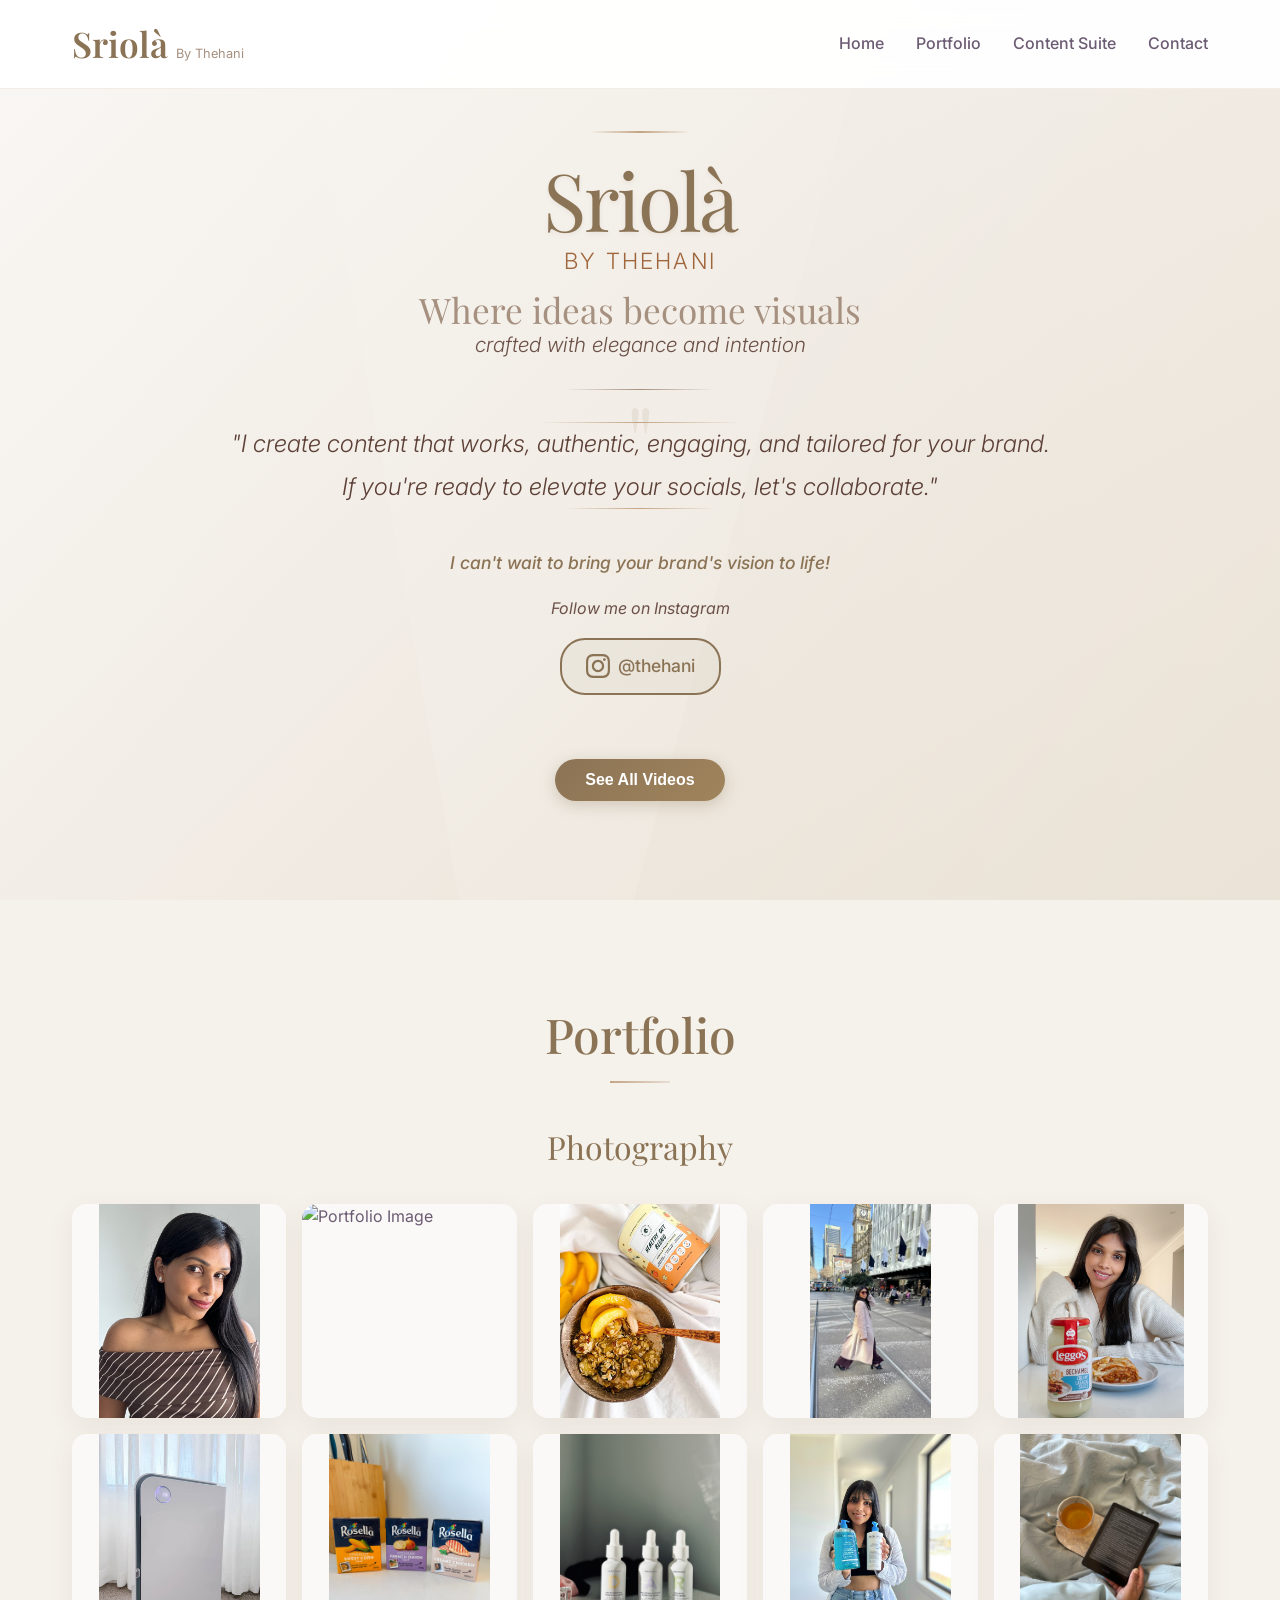
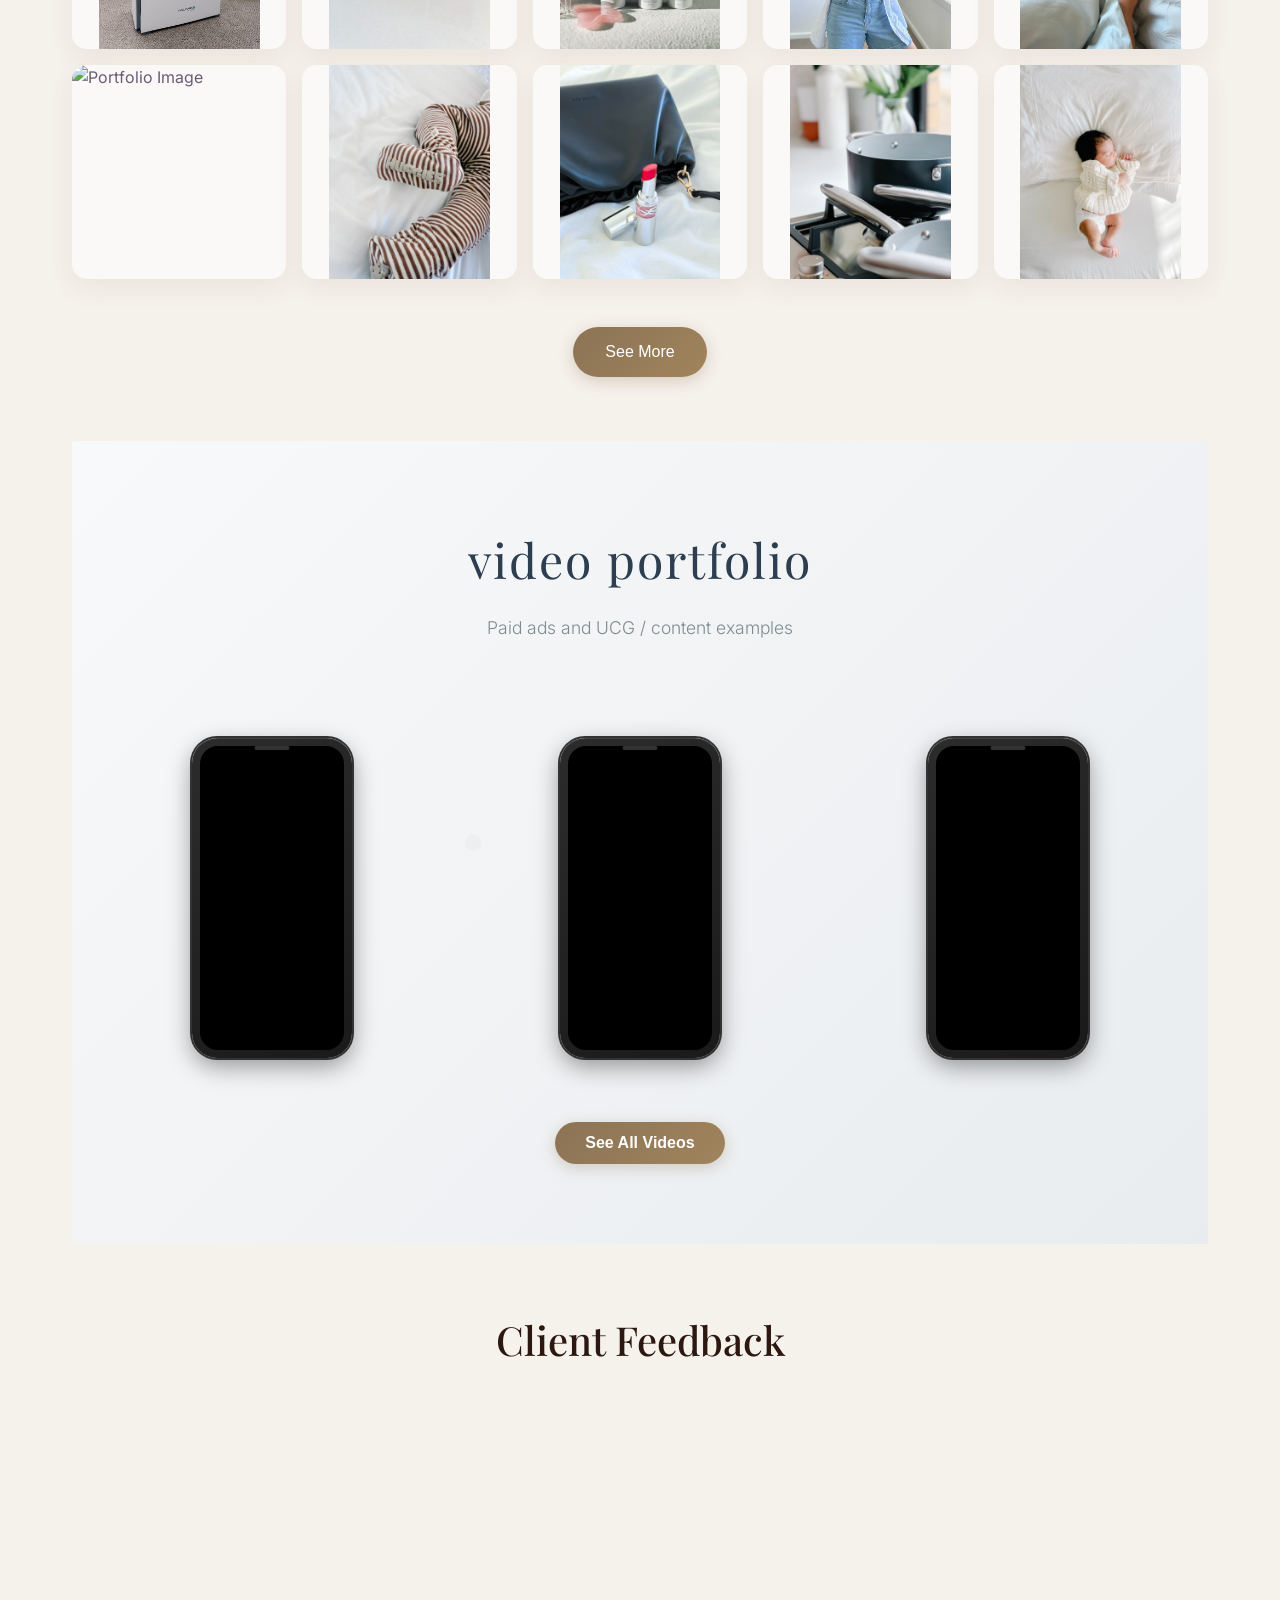
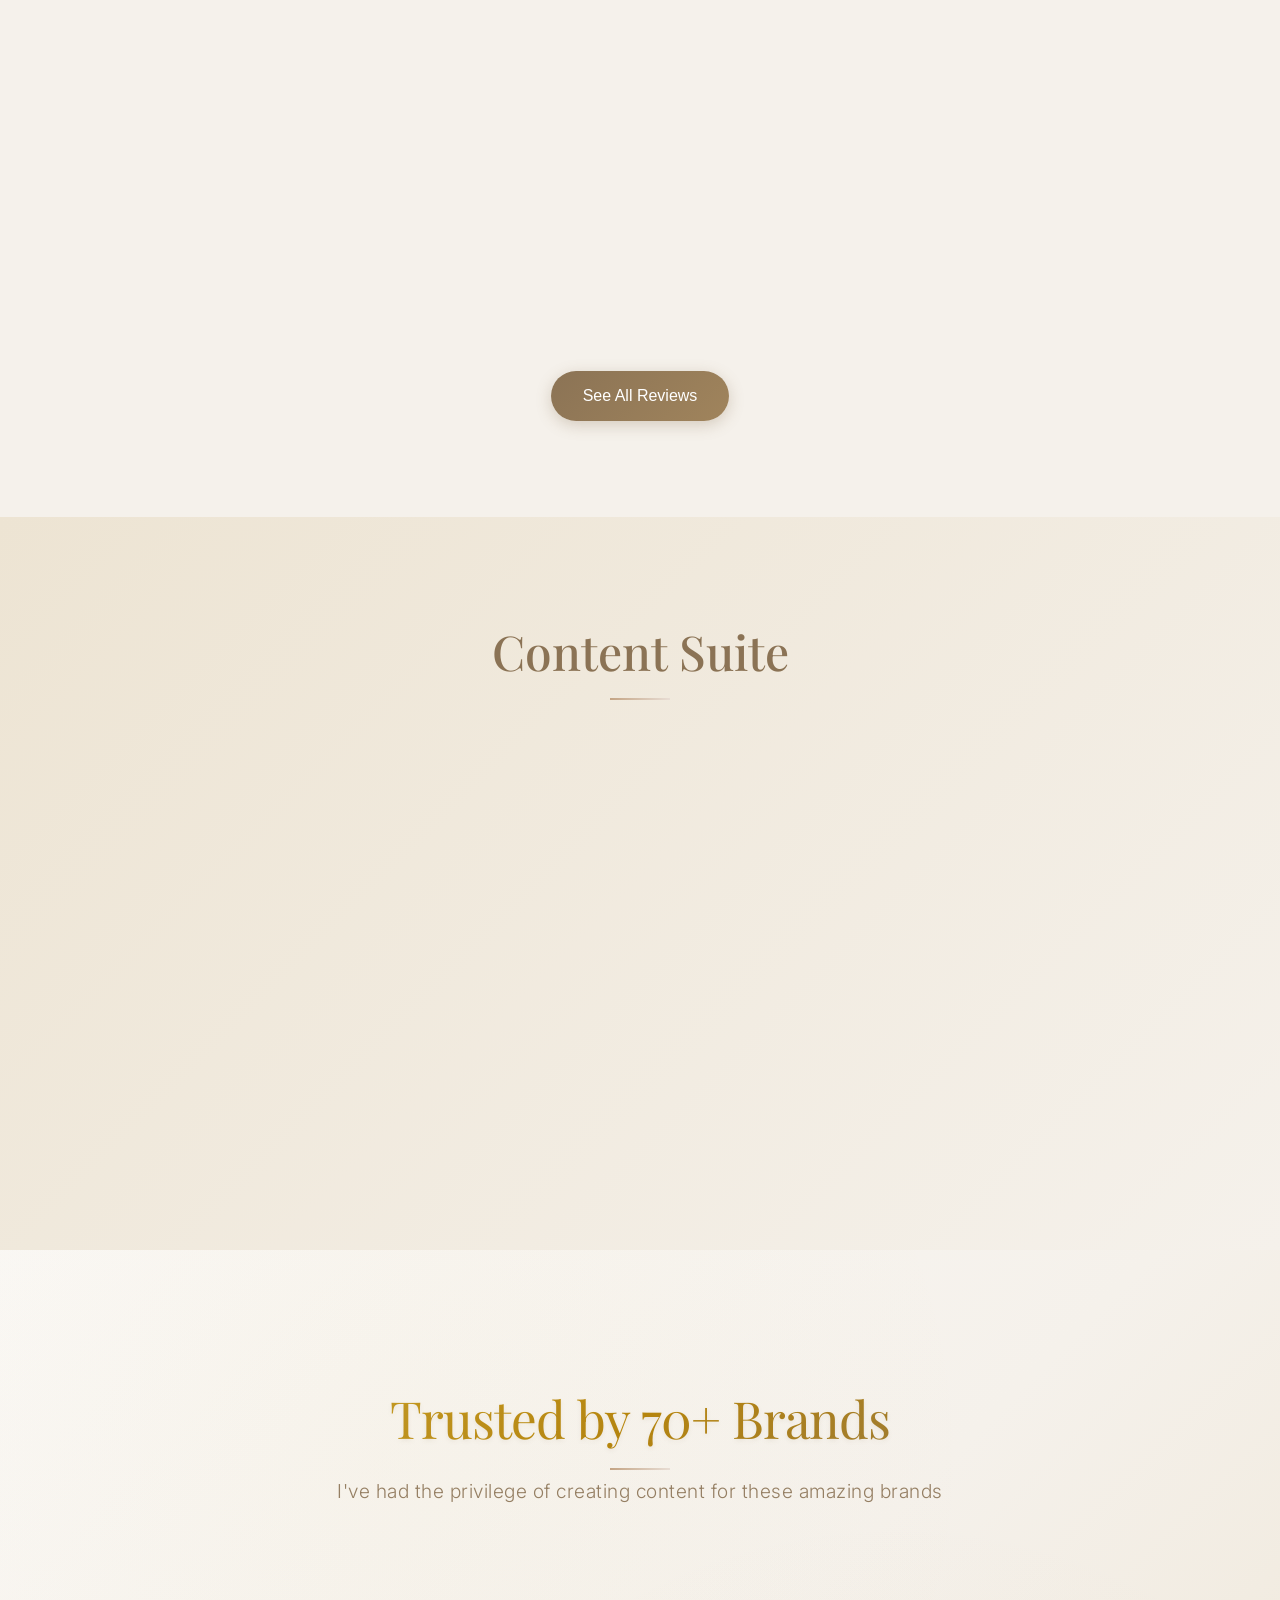
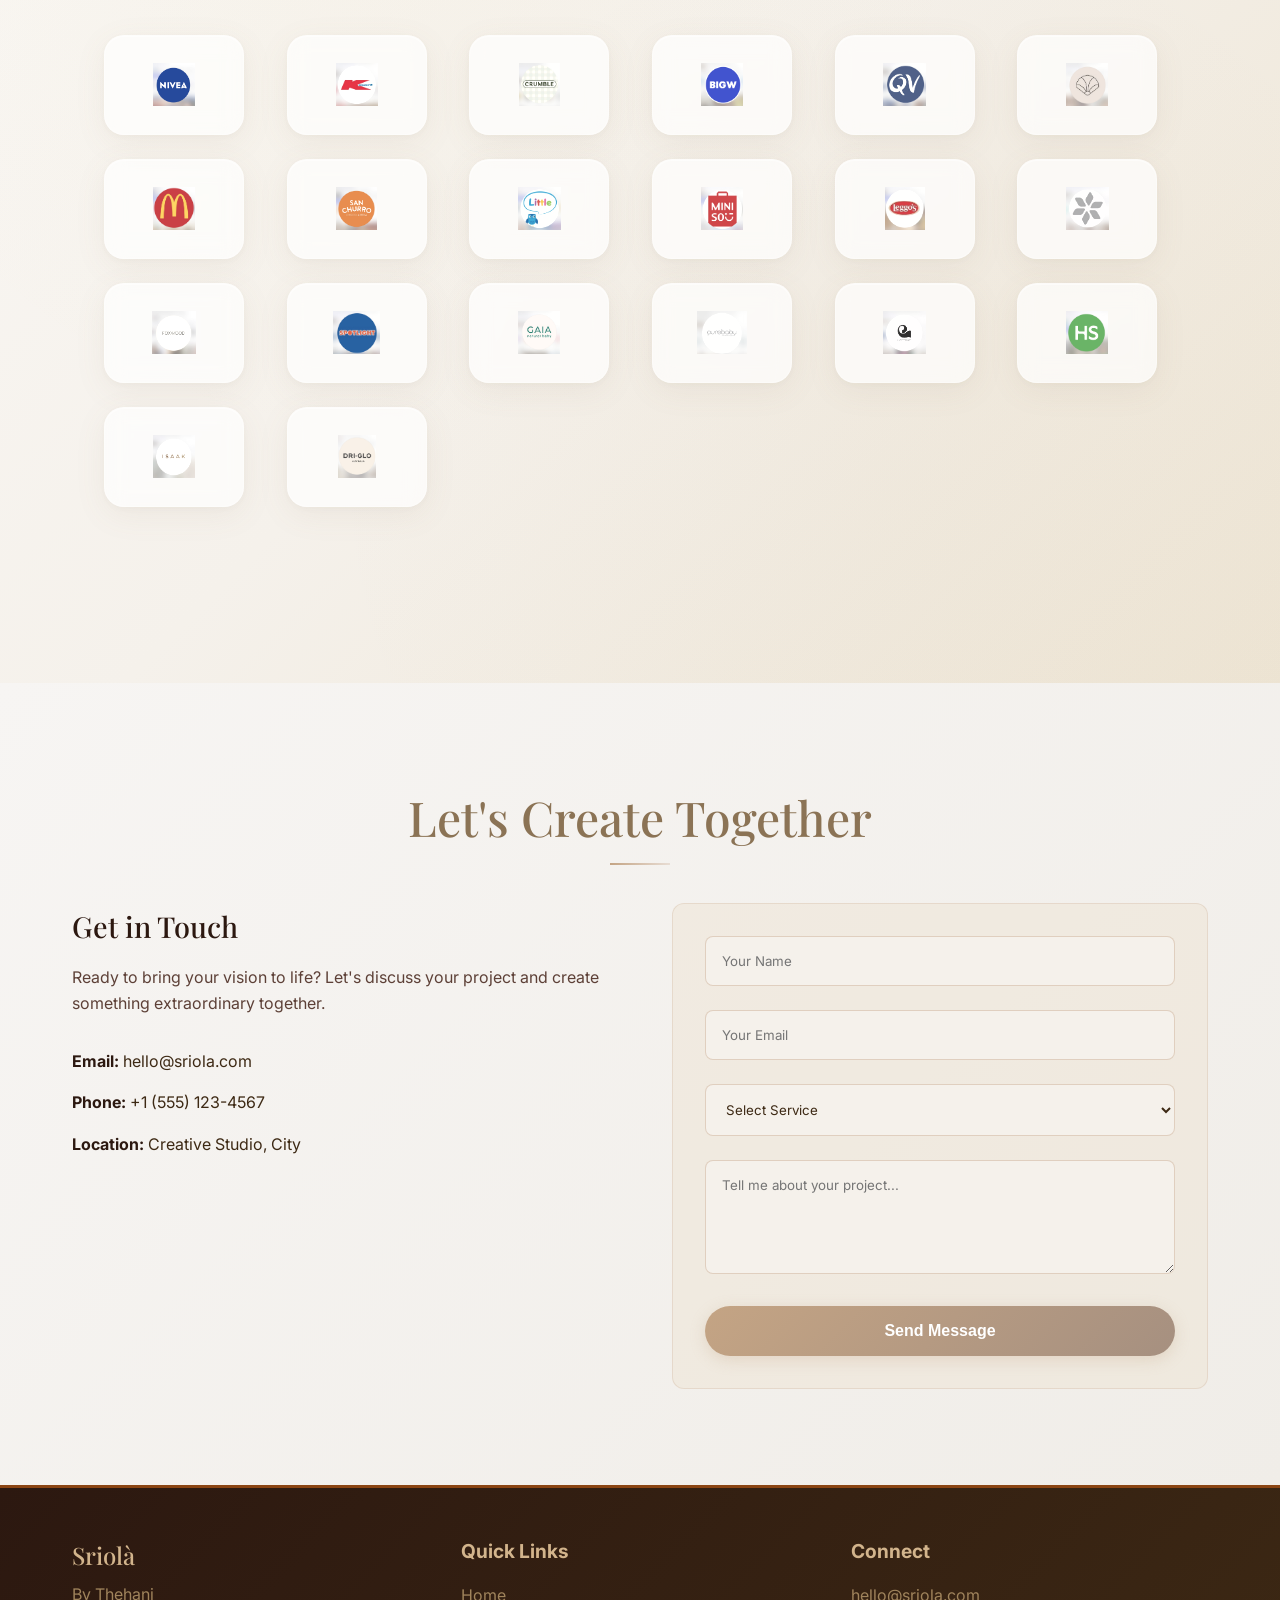
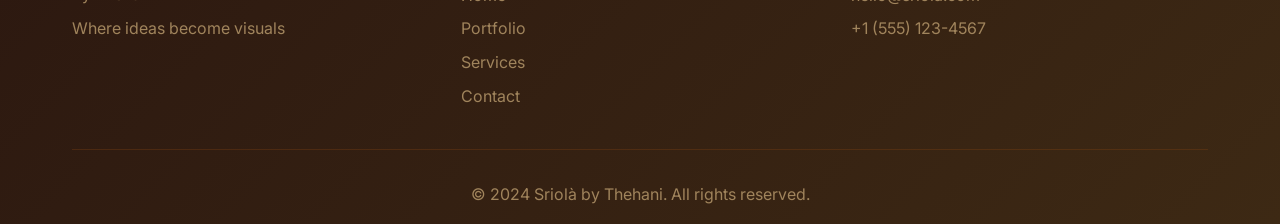
==== commit 605631b9: "UP" ====
--- a/index.html
+++ b/index.html
@@ -62,9 +62,14 @@
                         <span>@thehani</span>
                     </a>
                 </div>
-            </div>
-        </div>
-    </section>
+                    
+                    <div class="video-buttons">
+                        <button class="see-more-btn video-see-more-btn" id="videoSeeMoreBtn">See All Videos</button>
+                        <button class="see-more-btn video-minimize-btn" id="videoMinimizeBtn" style="display: none;">Show Less</button>
+                    </div>
+                </div>
+            </div>
+        </section>
 
     <!-- Portfolio Section - Simplified -->
     <section id="portfolio" class="portfolio">
@@ -193,189 +198,230 @@
                     <h2 class="video-portfolio-title">video portfolio</h2>
                     <p class="video-portfolio-subtitle">Paid ads and UCG / content examples</p>
                     
-                    <div class="phone-video-grid">
-                        <div class="phone-video-item" data-video="video/h.mp4" data-title="Product Showcase" data-desc="Beautiful product presentation">
+                    <div class="video-grid">
+                        <div class="video-item" data-video="video/h.mp4" data-title="Product Showcase" data-desc="Beautiful product presentation">
                             <div class="phone-frame">
                                 <div class="phone-screen">
                                     <video muted loop preload="metadata">
                                         <source src="video/h.mp4" type="video/mp4">
                                     </video>
                                     <div class="video-play-overlay">
-                                        <div class="play-button"></div>
-                                    </div>
-                                </div>
-                                <div class="phone-notch"></div>
-                            </div>
-                        </div>
-                        
-                        <div class="phone-video-item" data-video="video/a/a.mp4" data-title="Food Lifestyle" data-desc="Culinary artistry captured">
-                            <div class="phone-frame">
-                                <div class="phone-screen">
-                                    <video muted loop preload="metadata">
-                                        <source src="video/a/a.mp4" type="video/mp4">
-                                    </video>
-                                    <div class="video-play-overlay">
-                                        <div class="play-button"></div>
-                                    </div>
-                                </div>
-                                <div class="phone-notch"></div>
-                            </div>
-                        </div>
-                        
-                        <div class="phone-video-item" data-video="video/b/b.mp4" data-title="Beauty Shots" data-desc="Elegant beauty presentation">
-                            <div class="phone-frame">
-                                <div class="phone-screen">
-                                    <video muted loop preload="metadata">
-                                        <source src="video/b/b.mp4" type="video/mp4">
-                                    </video>
-                                    <div class="video-play-overlay">
-                                        <div class="play-button"></div>
-                                    </div>
-                                </div>
-                                <div class="phone-notch"></div>
-                            </div>
-                        </div>
-                        
-                        <div class="phone-video-item" data-video="video/c/c.mp4" data-title="Lifestyle" data-desc="Dynamic lifestyle content">
-                            <div class="phone-frame">
-                                <div class="phone-screen">
-                                    <video muted loop preload="metadata">
-                                        <source src="video/c/c.mp4" type="video/mp4">
-                                    </video>
-                                    <div class="video-play-overlay">
-                                        <div class="play-button"></div>
-                                    </div>
-                                </div>
-                                <div class="phone-notch"></div>
-                            </div>
-                        </div>
-                        
-                        <div class="phone-video-item" data-video="video/d/d.mp4" data-title="Tech Demo" data-desc="Technology showcase">
-                            <div class="phone-frame">
-                                <div class="phone-screen">
-                                    <video muted loop preload="metadata">
-                                        <source src="video/d/d.mp4" type="video/mp4">
-                                    </video>
-                                    <div class="video-play-overlay">
-                                        <div class="play-button"></div>
-                                    </div>
-                                </div>
-                                <div class="phone-notch"></div>
-                            </div>
-                        </div>
-                        
-                        <!-- Video 6 - New e.mp4 video -->
-                        <div class="phone-video-item" data-video="video/e.mp4" data-title="Creative Content" data-desc="Artistic visual storytelling">
+                                        <div class="play-button">▶</div>
+                                    </div>
+                                </div>
+                                <div class="phone-notch"></div>
+                            </div>
+                            <div class="video-info" style="display: none;">
+                                <h4>Product Showcase</h4>
+                                <p>Beautiful product presentation</p>
+                            </div>
+                        </div>
+                        
+                        <div class="video-item" data-video="video/a.mp4" data-title="Food Lifestyle" data-desc="Culinary artistry captured">
+                            <div class="phone-frame">
+                                <div class="phone-screen">
+                                    <video muted loop preload="metadata">
+                                        <source src="video/a.mp4" type="video/mp4">
+                                    </video>
+                                    <div class="video-play-overlay">
+                                        <div class="play-button">▶</div>
+                                    </div>
+                                </div>
+                                <div class="phone-notch"></div>
+                            </div>
+                            <div class="video-info" style="display: none;">
+                                <h4>Food Lifestyle</h4>
+                                <p>Culinary artistry captured</p>
+                            </div>
+                        </div>
+                        
+                        <div class="video-item" data-video="video/b.mp4" data-title="Beauty Shots" data-desc="Elegant beauty presentation">
+                            <div class="phone-frame">
+                                <div class="phone-screen">
+                                    <video muted loop preload="metadata">
+                                        <source src="video/b.mp4" type="video/mp4">
+                                    </video>
+                                    <div class="video-play-overlay">
+                                        <div class="play-button">▶</div>
+                                    </div>
+                                </div>
+                                <div class="phone-notch"></div>
+                            </div>
+                            <div class="video-info" style="display: none;">
+                                <h4>Beauty Shots</h4>
+                                <p>Elegant beauty presentation</p>
+                            </div>
+                        </div>
+                        
+                        <div class="video-item" data-video="video/c.mp4" data-title="Lifestyle" data-desc="Dynamic lifestyle content">
+                            <div class="phone-frame">
+                                <div class="phone-screen">
+                                    <video muted loop preload="metadata">
+                                        <source src="video/c.mp4" type="video/mp4">
+                                    </video>
+                                    <div class="video-play-overlay">
+                                        <div class="play-button">▶</div>
+                                    </div>
+                                </div>
+                                <div class="phone-notch"></div>
+                            </div>
+                            <div class="video-info" style="display: none;">
+                                <h4>Lifestyle</h4>
+                                <p>Dynamic lifestyle content</p>
+                            </div>
+                        </div>
+                        
+                        <div class="video-item" data-video="video/d.mp4" data-title="Tech Demo" data-desc="Technology showcase">
+                            <div class="phone-frame">
+                                <div class="phone-screen">
+                                    <video muted loop preload="metadata">
+                                        <source src="video/d.mp4" type="video/mp4">
+                                    </video>
+                                    <div class="video-play-overlay">
+                                        <div class="play-button">▶</div>
+                                    </div>
+                                </div>
+                                <div class="phone-notch"></div>
+                            </div>
+                            <div class="video-info" style="display: none;">
+                                <h4>Tech Demo</h4>
+                                <p>Technology showcase</p>
+                            </div>
+                        </div>
+                        
+                        <div class="video-item" data-video="video/e.mp4" data-title="Creative Content" data-desc="Artistic visual storytelling">
                             <div class="phone-frame">
                                 <div class="phone-screen">
                                     <video muted loop preload="metadata">
                                         <source src="video/e.mp4" type="video/mp4">
                                     </video>
                                     <div class="video-play-overlay">
-                                        <div class="play-button"></div>
-                                    </div>
-                                </div>
-                                <div class="phone-notch"></div>
-                            </div>
-                        </div>
-                        
-                        <!-- Video 7 - Using f.mp4 -->
-                        <div class="phone-video-item" data-video="video/f.mp4" data-title="Brand Story" data-desc="Compelling brand narrative">
+                                        <div class="play-button">▶</div>
+                                    </div>
+                                </div>
+                                <div class="phone-notch"></div>
+                            </div>
+                            <div class="video-info" style="display: none;">
+                                <h4>Creative Content</h4>
+                                <p>Artistic visual storytelling</p>
+                            </div>
+                        </div>
+                        
+                        <div class="video-item" data-video="video/f.mp4" data-title="Brand Story" data-desc="Compelling brand narrative">
                             <div class="phone-frame">
                                 <div class="phone-screen">
                                     <video muted loop preload="metadata">
                                         <source src="video/f.mp4" type="video/mp4">
                                     </video>
                                     <div class="video-play-overlay">
-                                        <div class="play-button"></div>
-                                    </div>
-                                </div>
-                                <div class="phone-notch"></div>
-                            </div>
-                        </div>
-                        
-                        <!-- Video 8 - v1 -->
-                        <div class="phone-video-item" data-video="video/v1.mp4" data-title="Videography V1" data-desc="Creative videography showcase">
+                                        <div class="play-button">▶</div>
+                                    </div>
+                                </div>
+                                <div class="phone-notch"></div>
+                            </div>
+                            <div class="video-info" style="display: none;">
+                                <h4>Brand Story</h4>
+                                <p>Compelling brand narrative</p>
+                            </div>
+                        </div>
+                        
+                        <div class="video-item" data-video="video/v1.mp4" data-title="Videography V1" data-desc="Creative videography showcase">
                             <div class="phone-frame">
                                 <div class="phone-screen">
                                     <video muted loop preload="metadata">
                                         <source src="video/v1.mp4" type="video/mp4">
                                     </video>
                                     <div class="video-play-overlay">
-                                        <div class="play-button"></div>
-                                    </div>
-                                </div>
-                                <div class="phone-notch"></div>
-                            </div>
-                        </div>
-                        
-                        <!-- Video 9 - v2 -->
-                        <div class="phone-video-item" data-video="video/v2.mp4" data-title="Videography V2" data-desc="Professional video content">
+                                        <div class="play-button">▶</div>
+                                    </div>
+                                </div>
+                                <div class="phone-notch"></div>
+                            </div>
+                            <div class="video-info" style="display: none;">
+                                <h4>Videography V1</h4>
+                                <p>Creative videography showcase</p>
+                            </div>
+                        </div>
+                        
+                        <div class="video-item" data-video="video/v2.mp4" data-title="Videography V2" data-desc="Professional video content">
                             <div class="phone-frame">
                                 <div class="phone-screen">
                                     <video muted loop preload="metadata">
                                         <source src="video/v2.mp4" type="video/mp4">
                                     </video>
                                     <div class="video-play-overlay">
-                                        <div class="play-button"></div>
-                                    </div>
-                                </div>
-                                <div class="phone-notch"></div>
-                            </div>
-                        </div>
-                        
-                        <!-- Video 10 - v3 -->
-                        <div class="phone-video-item" data-video="video/v3.mp4" data-title="Videography V3" data-desc="Cinematic storytelling">
+                                        <div class="play-button">▶</div>
+                                    </div>
+                                </div>
+                                <div class="phone-notch"></div>
+                            </div>
+                            <div class="video-info" style="display: none;">
+                                <h4>Videography V2</h4>
+                                <p>Professional video content</p>
+                            </div>
+                        </div>
+                        
+                        <div class="video-item" data-video="video/v3.mp4" data-title="Videography V3" data-desc="Cinematic storytelling">
                             <div class="phone-frame">
                                 <div class="phone-screen">
                                     <video muted loop preload="metadata">
                                         <source src="video/v3.mp4" type="video/mp4">
                                     </video>
                                     <div class="video-play-overlay">
-                                        <div class="play-button"></div>
-                                    </div>
-                                </div>
-                                <div class="phone-notch"></div>
-                            </div>
-                        </div>
-                        
-                        <!-- Video 11 - v4 -->
-                        <div class="phone-video-item" data-video="video/v4.mp4" data-title="Videography V4" data-desc="Dynamic visual content">
+                                        <div class="play-button">▶</div>
+                                    </div>
+                                </div>
+                                <div class="phone-notch"></div>
+                            </div>
+                            <div class="video-info" style="display: none;">
+                                <h4>Videography V3</h4>
+                                <p>Cinematic storytelling</p>
+                            </div>
+                        </div>
+                        
+                        <div class="video-item" data-video="video/v4.mp4" data-title="Videography V4" data-desc="Dynamic visual content">
                             <div class="phone-frame">
                                 <div class="phone-screen">
                                     <video muted loop preload="metadata">
                                         <source src="video/v4.mp4" type="video/mp4">
                                     </video>
                                     <div class="video-play-overlay">
-                                        <div class="play-button"></div>
-                                    </div>
-                                </div>
-                                <div class="phone-notch"></div>
-                            </div>
-                        </div>
-                        
-                        <!-- Video 12 - v5 -->
-                        <div class="phone-video-item" data-video="video/v5.mp4" data-title="Videography V5" data-desc="Artistic video production">
+                                        <div class="play-button">▶</div>
+                                    </div>
+                                </div>
+                                <div class="phone-notch"></div>
+                            </div>
+                            <div class="video-info" style="display: none;">
+                                <h4>Videography V4</h4>
+                                <p>Dynamic visual content</p>
+                            </div>
+                        </div>
+                        
+                        <div class="video-item" data-video="video/v5.mp4" data-title="Videography V5" data-desc="Artistic video production">
                             <div class="phone-frame">
                                 <div class="phone-screen">
                                     <video muted loop preload="metadata">
                                         <source src="video/v5.mp4" type="video/mp4">
                                     </video>
                                     <div class="video-play-overlay">
-                                        <div class="play-button"></div>
-                                    </div>
-                                </div>
-                                <div class="phone-notch"></div>
-                            </div>
-                        </div>
-                    </div>
-                </div>
-            </div>
-            
-            <!-- Video See More Button -->
-            <div class="video-see-more-container">
-                <button id="video-see-more" class="see-more-btn">See All Videos</button>
-                <button id="video-minimize" class="minimize-btn" style="display: none;">Show Less</button>
+                                        <div class="play-button">▶</div>
+                                    </div>
+                                </div>
+                                <div class="phone-notch"></div>
+                            </div>
+                            <div class="video-info" style="display: none;">
+                                <h4>Videography V5</h4>
+                                <p>Artistic video production</p>
+                            </div>
+                        </div>
+                    </div>
+                    
+                    <!-- Video Buttons -->
+                    <div class="video-buttons">
+                        <button class="video-see-more-btn" id="videoPortfolioSeeMoreBtn">See All Videos</button>
+                    <button class="video-minimize-btn" id="videoPortfolioMinimizeBtn" style="display: none;">Show Less</button>
+                    </div>
+                </div>
             </div>
             
             <!-- Video Modal -->
--- a/styles.css
+++ b/styles.css
@@ -675,63 +675,119 @@
     line-height: 1.6;
 }
 
-/* Brands Section */
+/* Brands Section - Enhanced Modern Design */
 .brands {
-    padding: 6rem 0;
-    background: linear-gradient(135deg, #f7f5f3 0%, #ede4d3 100%);
+    padding: 8rem 0;
+    background: linear-gradient(135deg, #faf8f5 0%, #f5f1eb 50%, #ede4d3 100%);
+    position: relative;
     overflow: hidden;
+}
+
+.brands::before {
+    content: '';
+    position: absolute;
+    top: 0;
+    left: 0;
+    right: 0;
+    bottom: 0;
+    background: radial-gradient(circle at 30% 20%, rgba(212, 175, 55, 0.03) 0%, transparent 50%),
+                radial-gradient(circle at 70% 80%, rgba(139, 115, 85, 0.02) 0%, transparent 50%);
+    pointer-events: none;
+}
+
+.brands .section-title {
+    font-family: 'Playfair Display', serif;
+    font-size: 3.2rem;
+    font-weight: 400;
+    text-align: center;
+    background: linear-gradient(135deg, #d4af37 0%, #b8860b 50%, #8b7355 100%);
+    -webkit-background-clip: text;
+    -webkit-text-fill-color: transparent;
+    background-clip: text;
+    margin-bottom: 1rem;
+    letter-spacing: -0.02em;
+    text-shadow: 0 2px 4px rgba(139, 115, 85, 0.1);
 }
 
 .brands-subtitle {
     text-align: center;
-    color: #6b5b73;
-    font-size: 1.1rem;
-    margin-bottom: 4rem;
-    font-style: italic;
+    color: #8b7355;
+    font-size: 1.2rem;
+    margin-bottom: 5rem;
+    font-family: 'Inter', sans-serif;
+    font-weight: 300;
+    letter-spacing: 0.5px;
+    opacity: 0.9;
 }
 
 .brands-grid {
     display: grid;
     grid-template-columns: repeat(6, 1fr);
-    gap: 0.5rem;
-    padding: 2rem;
-    max-width: 1200px;
+    gap: 1.5rem;
+    padding: 3rem 2rem;
+    max-width: 1400px;
     margin: 0 auto;
+    position: relative;
 }
 
 .brand-logo {
     display: flex;
     align-items: center;
     justify-content: center;
-    width: 120px;
-    height: 80px;
-    padding: 1rem;
-    background: transparent;
-    border-radius: 12px;
-    transition: all 0.3s ease;
-    box-shadow: none;
-    border: none;
+    width: 140px;
+    height: 100px;
+    padding: 1.5rem;
+    background: rgba(255, 255, 255, 0.7);
+    backdrop-filter: blur(10px);
+    border: 1px solid rgba(255, 255, 255, 0.3);
+    border-radius: 20px;
+    transition: all 0.4s cubic-bezier(0.4, 0, 0.2, 1);
+    box-shadow: 0 8px 32px rgba(139, 115, 85, 0.08),
+                0 2px 8px rgba(139, 115, 85, 0.04),
+                inset 0 1px 0 rgba(255, 255, 255, 0.5);
+    position: relative;
+    overflow: hidden;
+}
+
+.brand-logo::before {
+    content: '';
+    position: absolute;
+    top: 0;
+    left: -100%;
+    width: 100%;
+    height: 100%;
+    background: linear-gradient(90deg, transparent, rgba(255, 255, 255, 0.4), transparent);
+    transition: left 0.6s ease;
+}
+
+.brand-logo:hover::before {
+    left: 100%;
 }
 
 .brand-logo:hover {
-    transform: translateY(-5px);
-    box-shadow: none;
-    background: transparent;
+    transform: translateY(-8px) scale(1.02);
+    box-shadow: 0 20px 60px rgba(139, 115, 85, 0.15),
+                0 8px 20px rgba(139, 115, 85, 0.08),
+                inset 0 1px 0 rgba(255, 255, 255, 0.7);
+    background: rgba(255, 255, 255, 0.85);
+    border-color: rgba(212, 175, 55, 0.2);
 }
 
 .brand-img {
-    max-width: 100%;
-    max-height: 100%;
+    max-width: 85%;
+    max-height: 85%;
     width: auto;
     height: auto;
     object-fit: contain;
-    filter: grayscale(30%) opacity(0.9);
-    transition: all 0.3s ease;
+    filter: grayscale(20%) opacity(0.85) contrast(1.1);
+    transition: all 0.4s cubic-bezier(0.4, 0, 0.2, 1);
+    position: relative;
+    z-index: 2;
 }
 
 .brand-logo:hover .brand-img {
-    filter: grayscale(0%) opacity(1);
-    transform: scale(1.05);
+    filter: grayscale(0%) opacity(1) contrast(1.2) brightness(1.05);
+    transform: scale(1.08);
 }
 
 /* Contact Section */
@@ -1168,17 +1224,29 @@
 
 /* Responsive Design */
 @media (max-width: 768px) {
+    .container {
+        padding: 0 1rem;
+    }
+    
     .nav-menu {
         position: fixed;
         left: -100%;
         top: 70px;
         flex-direction: column;
-        background-color: white;
+        background-color: rgba(247, 245, 243, 0.98);
+        backdrop-filter: blur(15px);
         width: 100%;
         text-align: center;
         transition: 0.3s;
-        box-shadow: 0 10px 27px rgba(0, 0, 0, 0.05);
+        box-shadow: 0 10px 27px rgba(0, 0, 0, 0.1);
         padding: 2rem 0;
+        z-index: 999;
+    }
+    
+    .nav-link {
+        font-size: 1.1rem;
+        padding: 0.5rem 0;
+        display: block;
     }
 
     .nav-menu.active {
@@ -1217,6 +1285,27 @@
 
     .section-title {
         font-size: 2rem;
+        margin-bottom: 2rem;
+        padding: 0 1rem;
+    }
+    
+    /* Improve portfolio grid on mobile */
+    .portfolio-grid {
+        grid-template-columns: repeat(auto-fit, minmax(140px, 1fr));
+        gap: 0.8rem;
+        padding: 0 0.5rem;
+    }
+    
+    /* Better testimonials layout on mobile */
+    .testimonials-grid {
+        grid-template-columns: 1fr;
+        gap: 1.5rem;
+        padding: 0 1rem;
+    }
+    
+    .testimonial {
+        padding: 1.5rem;
+        text-align: center;
     }
 
     .gallery-main {
@@ -1317,6 +1406,37 @@
     .contact {
         padding: 4rem 0;
     }
+    
+    /* Brands tablet styles */
+    .brands {
+        padding: 7rem 0;
+    }
+    
+    .brands .section-title {
+        font-size: 2.8rem;
+    }
+    
+    .brands-subtitle {
+        font-size: 1.1rem;
+        margin-bottom: 4rem;
+    }
+    
+    .brands-grid {
+        grid-template-columns: repeat(4, 1fr);
+        gap: 1.2rem;
+        padding: 2.5rem 1.5rem;
+        max-width: 800px;
+    }
+    
+    .brand-logo {
+        width: 120px;
+        height: 85px;
+        padding: 1.2rem;
+    }
+    
+    .brand-logo:hover {
+        transform: translateY(-6px) scale(1.015);
+    }
 }
 
 @media (max-width: 480px) {
@@ -1340,31 +1460,57 @@
         padding: 6rem 0 2rem;
     }
     
-    /* Brand logos mobile styles */
+    /* Brand logos mobile styles - Enhanced */
+    .brands {
+        padding: 6rem 0;
+    }
+    
+    .brands .section-title {
+        font-size: 2.4rem;
+        margin-bottom: 0.8rem;
+    }
+    
+    .brands-subtitle {
+        font-size: 1rem;
+        margin-bottom: 3rem;
+        padding: 0 1rem;
+    }
+    
     .brands-grid {
         grid-template-columns: repeat(3, 1fr);
-        gap: 0.5rem;
-        padding: 1.5rem;
+        gap: 1rem;
+        padding: 2rem 1rem;
         max-width: 500px;
     }
     
     .brand-logo {
-        width: 90px;
-        height: 60px;
-        padding: 0.75rem;
-        background: transparent;
-        border-radius: 8px;
-        box-shadow: none;
-        border: none;
+        width: 100px;
+        height: 70px;
+        padding: 1rem;
+        background: rgba(255, 255, 255, 0.8);
+        backdrop-filter: blur(8px);
+        border-radius: 16px;
+        box-shadow: 0 4px 20px rgba(139, 115, 85, 0.1),
+                    0 1px 4px rgba(139, 115, 85, 0.05),
+                    inset 0 1px 0 rgba(255, 255, 255, 0.6);
+    }
+    
+    .brand-logo:hover {
+        transform: translateY(-4px) scale(1.01);
+        box-shadow: 0 8px 30px rgba(139, 115, 85, 0.15),
+                    0 4px 10px rgba(139, 115, 85, 0.08),
+                    inset 0 1px 0 rgba(255, 255, 255, 0.7);
     }
     
     .brand-img {
-        max-width: 100%;
-        max-height: 100%;
-        width: auto;
-        height: auto;
-        object-fit: contain;
-        filter: grayscale(30%) opacity(0.9);
+        max-width: 80%;
+        max-height: 80%;
+        filter: grayscale(15%) opacity(0.9) contrast(1.05);
+    }
+    
+    .brand-logo:hover .brand-img {
+        filter: grayscale(0%) opacity(1) contrast(1.15) brightness(1.03);
+        transform: scale(1.05);
     }
 
     /* Portfolio mobile styles */
@@ -1501,13 +1647,13 @@
         display: none;
     }
     
-    /* Hide video items beyond the 4th on desktop */
-    .phone-video-item:nth-child(n+5) {
+    /* Hide video items beyond the 3rd on desktop */
+    .video-item:nth-child(n+4) {
         display: none;
     }
     
-    .phone-video-item:nth-child(n+5).show-desktop {
-        display: block;
+    .video-item:nth-child(n+4).show-more {
+        display: flex !important;
     }
     
     .minimize-btn {
@@ -1530,12 +1676,12 @@
     }
     
     /* Hide video items beyond the 4th on mobile */
-    .phone-video-item:nth-child(n+5) {
+    .video-item:nth-child(n+5) {
         display: none;
     }
     
-    .phone-video-item:nth-child(n+5).show-mobile {
-        display: block;
+    .video-item:nth-child(n+5).show-more {
+        display: flex !important;
     }
     
     /* Hide testimonials beyond the 3rd on mobile */
@@ -1583,143 +1729,93 @@
 }
 /* Video Portfolio Section */
 .video-portfolio-section {
-    padding: 6rem 0;
-    background: #f7f5f3;
+    padding: 80px 0;
+    background: linear-gradient(135deg, #f8f9fa 0%, #e9ecef 100%);
+    position: relative;
+    overflow: hidden;
+}
+
+.video-portfolio-section::before {
+    content: '';
+    position: absolute;
+    top: 0;
+    left: 0;
+    right: 0;
+    bottom: 0;
+    background: url('data:image/svg+xml,<svg xmlns="http://www.w3.org/2000/svg" viewBox="0 0 100 100"><defs><pattern id="grain" width="100" height="100" patternUnits="userSpaceOnUse"><circle cx="50" cy="50" r="1" fill="%23000" opacity="0.02"/></pattern></defs><rect width="100" height="100" fill="url(%23grain)"/></svg>') repeat;
+    pointer-events: none;
 }
 
 .video-portfolio-title {
     font-size: 3rem;
+    font-weight: 300;
     text-align: center;
-    color: #8b7355;
-    margin-bottom: 0.5rem;
-    font-weight: 300;
-    letter-spacing: -0.02em;
+    margin-bottom: 1rem;
+    color: #2c3e50;
+    letter-spacing: 2px;
+    text-transform: lowercase;
+    position: relative;
 }
 
 .video-portfolio-subtitle {
     text-align: center;
-    color: #a69080;
-    font-size: 1.2rem;
+    color: #7f8c8d;
+    font-size: 1.1rem;
     margin-bottom: 4rem;
     font-weight: 300;
 }
 
-/* Desktop layout - 4 videos per row */
-.phone-video-grid {
+/* Video Grid */
+.video-grid {
     display: grid;
-    grid-template-columns: repeat(4, 1fr);
-    justify-items: center;
-    gap: 1rem;
+    grid-template-columns: repeat(3, 1fr);
+    gap: 2rem;
     max-width: 1200px;
     margin: 0 auto;
-}
-
-.phone-video-item {
+    padding: 2rem 0;
+    justify-items: center;
+}
+
+/* Video Item */
+.video-item {
     display: flex;
     flex-direction: column;
     align-items: center;
-    cursor: pointer;
-    transition: transform 0.3s ease;
-    flex: 0 0 auto;
-}
-
-/* Row 1: Videos 1-4 */
-.phone-video-item:nth-child(1) {
-    grid-column: 1;
-    grid-row: 1;
-}
-
-.phone-video-item:nth-child(2) {
-    grid-column: 2;
-    grid-row: 1;
-}
-
-.phone-video-item:nth-child(3) {
-    grid-column: 3;
-    grid-row: 1;
-}
-
-.phone-video-item:nth-child(4) {
-    grid-column: 4;
-    grid-row: 1;
-}
-
-/* Row 2: Videos 5-8 */
-.phone-video-item:nth-child(5) {
-    grid-column: 1;
-    grid-row: 2;
-}
-
-.phone-video-item:nth-child(6) {
-    grid-column: 2;
-    grid-row: 2;
-}
-
-.phone-video-item:nth-child(7) {
-    grid-column: 3;
-    grid-row: 2;
-}
-
-.phone-video-item:nth-child(8) {
-    grid-column: 4;
-    grid-row: 2;
-}
-
-/* Row 3: Videos 9-12 */
-.phone-video-item:nth-child(9) {
-    grid-column: 1;
-    grid-row: 3;
-}
-
-.phone-video-item:nth-child(10) {
-    grid-column: 2;
-    grid-row: 3;
-}
-
-.phone-video-item:nth-child(11) {
-    grid-column: 3;
-    grid-row: 3;
-}
-
-.phone-video-item:nth-child(12) {
-    grid-column: 4;
-    grid-row: 3;
-}
-
-/* Additional videos beyond 12 - flexible positioning */
-.phone-video-item:nth-child(n+13) {
-    grid-column: auto;
-    grid-row: auto;
-}
-
-.phone-video-item:hover {
-    transform: translateY(-10px);
-}
-
-/* Phone Frame Styling */
+    text-align: center;
+}
+
+/* Hide videos beyond the first 3 by default */
+.video-item:nth-child(n+4) {
+    display: none;
+}
+
+.video-item.show-more {
+    display: flex !important;
+}
+
 .phone-frame {
     position: relative;
     width: 160px;
-    height: 300px;
+    height: 320px;
     background: linear-gradient(145deg, #2c2c2c, #1a1a1a);
     border-radius: 25px;
-    padding: 6px;
+    padding: 8px;
     box-shadow: 
-        0 10px 20px rgba(0, 0, 0, 0.3),
-        0 4px 8px rgba(0, 0, 0, 0.2),
-        inset 0 1px 2px rgba(255, 255, 255, 0.1);
-    transition: all 0.3s ease;
-    box-sizing: border-box;
-}
-
-.phone-video-item:hover .phone-frame {
+        0 0 0 2px #333,
+        0 8px 25px rgba(0, 0, 0, 0.4),
+        inset 0 1px 0 rgba(255, 255, 255, 0.1);
+    cursor: pointer;
+    transition: transform 0.3s ease, box-shadow 0.3s ease;
+}
+
+.phone-frame:hover {
+    transform: translateY(-5px);
     box-shadow: 
-        0 15px 30px rgba(0, 0, 0, 0.4),
-        0 8px 16px rgba(0, 0, 0, 0.3),
-        inset 0 1px 2px rgba(255, 255, 255, 0.1);
-}
-
-/* Phone Screen */
+        0 0 0 2px #333,
+        0 15px 35px rgba(0, 0, 0, 0.5),
+        inset 0 1px 0 rgba(255, 255, 255, 0.1);
+}
+
 .phone-screen {
     position: relative;
     width: 100%;
@@ -1727,9 +1823,6 @@
     background: #000;
     border-radius: 18px;
     overflow: hidden;
-    display: flex;
-    align-items: center;
-    justify-content: center;
 }
 
 .phone-screen video {
@@ -1737,98 +1830,190 @@
     height: 100%;
     object-fit: cover;
     border-radius: 18px;
-    display: block;
-}
-
-/* Phone Notch */
+}
+
 .phone-notch {
     position: absolute;
-    top: 6px;
+    top: 8px;
     left: 50%;
     transform: translateX(-50%);
     width: 35px;
-    height: 3px;
-    background: #1a1a1a;
+    height: 4px;
+    background: #333;
     border-radius: 2px;
     z-index: 10;
 }
 
-/* Video Info */
-.video-info {
-    text-align: center;
-    margin-top: 0.8rem;
-    width: 160px;
-    display: none;
-}
-
-.video-info h4 {
-    font-size: 0.9rem;
-    color: #8b7355;
-    margin-bottom: 0.2rem;
-    font-weight: 500;
-    line-height: 1.1;
-}
-
-.video-info p {
-    font-size: 0.75rem;
-    color: #a69080;
-    font-weight: 300;
-    line-height: 1.1;
-}
-
-/* Play Overlay */
 .video-play-overlay {
     position: absolute;
     top: 0;
     left: 0;
-    width: 100%;
-    height: 100%;
-    background: rgba(0, 0, 0, 0.4);
+    right: 0;
+    bottom: 0;
     display: flex;
     align-items: center;
     justify-content: center;
+    background: rgba(0, 0, 0, 0.3);
+    border-radius: 18px;
+    opacity: 0;
+    transition: opacity 0.3s ease;
+}
+
+.phone-frame:hover .video-play-overlay {
     opacity: 1;
-    transition: all 0.3s ease;
-    border-radius: 20px;
-}
-
-.phone-video-item:hover .video-play-overlay {
-    opacity: 1;
-    background: rgba(0, 0, 0, 0.6);
 }
 
 .play-button {
-    width: 60px;
-    height: 60px;
-    background: rgba(255, 255, 255, 0.95);
+    width: 50px;
+    height: 50px;
+    background: rgba(255, 255, 255, 0.9);
     border-radius: 50%;
     display: flex;
     align-items: center;
     justify-content: center;
-    font-size: 24px;
-    color: #8b7355;
+    font-size: 18px;
+    color: #333;
+    transition: transform 0.3s ease;
+}
+
+.play-button:hover {
+    transform: scale(1.1);
+}
+
+/* Video Info */
+.video-info {
+    margin-top: 1rem;
+    max-width: 160px;
+    text-align: center;
+}
+
+.video-info h4 {
+    font-size: 1rem;
+    font-weight: 600;
+    color: #2c3e50;
+    margin-bottom: 0.5rem;
+    line-height: 1.3;
+}
+
+.video-info p {
+    font-size: 0.85rem;
+    color: #7f8c8d;
+    line-height: 1.4;
+    margin: 0;
+}
+
+/* Video Buttons Container */
+.video-buttons {
+    text-align: center;
+    margin-top: 2rem;
+    display: flex;
+    justify-content: center;
+    gap: 1rem;
+}
+
+.video-see-more-container {
+    text-align: center;
+    margin-top: 2rem;
+}
+
+.video-see-more-btn,
+.video-minimize-btn {
+    background: linear-gradient(135deg, #8b7355 0%, #a0845c 100%);
+    color: white;
+    border: none;
+    padding: 12px 30px;
+    border-radius: 25px;
+    font-size: 1rem;
+    font-weight: 600;
+    cursor: pointer;
     transition: all 0.3s ease;
-    box-shadow: 0 4px 15px rgba(0, 0, 0, 0.3);
-    cursor: pointer;
-    position: relative;
-}
-
-.play-button::before {
-    content: '▶';
-    margin-left: 3px;
-    font-weight: bold;
-}
-
-.play-button:hover {
-    background: white;
-    transform: scale(1.15);
-    box-shadow: 0 6px 20px rgba(0, 0, 0, 0.4);
-    color: #6c5a47;
-}
-
-.phone-video-item:not(:hover) .play-button {
-    opacity: 0.8;
-    transform: scale(0.9);
+    box-shadow: 0 4px 15px rgba(139, 115, 85, 0.3);
+}
+
+.video-see-more-btn:hover,
+.video-minimize-btn:hover {
+    transform: translateY(-2px);
+    box-shadow: 0 6px 20px rgba(139, 115, 85, 0.4);
+}
+
+.video-minimize-btn {
+    display: none;
+}
+
+.video-minimize-btn.show {
+    display: inline-block;
+}
+
+/* Responsive Design */
+@media (max-width: 768px) {
+    .video-grid {
+        gap: 1.5rem;
+        padding: 1rem;
+    }
+    
+    .phone-frame {
+        width: 140px;
+        height: 280px;
+    }
+    
+    .video-info {
+        max-width: 140px;
+    }
+    
+    .video-info h4 {
+        font-size: 0.9rem;
+    }
+    
+    .video-info p {
+        font-size: 0.8rem;
+    }
+    
+    .play-button {
+        width: 40px;
+        height: 40px;
+        font-size: 16px;
+    }
+    
+    .phone-notch {
+        width: 30px;
+        height: 3px;
+    }
+}
+
+@media (max-width: 480px) {
+    .video-grid {
+        gap: 1rem;
+        padding: 0.5rem;
+    }
+    
+    .phone-frame {
+        width: 100px;
+        height: 200px;
+    }
+    
+    .video-info {
+        max-width: 100px;
+    }
+    
+    .video-info h4 {
+        font-size: 0.8rem;
+        margin-bottom: 0.25rem;
+    }
+    
+    .video-info p {
+        font-size: 0.7rem;
+    }
+    
+    .play-button {
+        width: 35px;
+        height: 35px;
+        font-size: 14px;
+    }
+    
+    .phone-notch {
+        width: 25px;
+        height: 3px;
+    }
 }
 
 /* Video Modal for Phone Design */
@@ -1948,36 +2133,59 @@
 
 
 
-/* Mobile layout - 2 videos per row, 4 videos total in 2x2 grid */
-@media (max-width: 768px) {
+/* Mobile layout - 3 videos per row */
+@media (max-width: 600px) {
     .video-portfolio-section .container {
         padding-left: 1rem;
         padding-right: 0.5rem;
     }
     
-    .phone-video-grid {
+    .video-grid {
         display: grid;
-        grid-template-columns: repeat(2, 1fr);
-        justify-items: start;
-        gap: 0.8rem;
-        max-width: 320px;
-        margin: 0;
+        grid-template-columns: repeat(3, 1fr);
+        justify-items: center;
+        gap: 0.5rem;
+        max-width: 360px;
+        margin: 0 auto;
         padding: 0;
     }
     
-    /* Show only first 4 videos in 2x2 grid on mobile */
-    .phone-video-item:nth-child(n+5) {
+    /* Show only first 3 videos on mobile by default */
+    .video-item:nth-child(n+4) {
         display: none;
     }
     
+    /* When videos are expanded on mobile, maintain 3-column grid */
+    .video-item.show-more {
+        display: flex !important;
+    }
+    
+    /* Ensure all video items follow the 3-column grid pattern */
+    .video-item {
+        width: 100%;
+        display: flex;
+        flex-direction: column;
+        align-items: center;
+        justify-self: center;
+        max-width: 110px;
+    }
+    
+    /* Fix grid positioning for expanded videos */
+    .video-grid .video-item:nth-child(7) { grid-column: 1; grid-row: 3; }
+    .video-grid .video-item:nth-child(8) { grid-column: 2; grid-row: 3; }
+    .video-grid .video-item:nth-child(9) { grid-column: 3; grid-row: 3; }
+    .video-grid .video-item:nth-child(10) { grid-column: 1; grid-row: 4; }
+    .video-grid .video-item:nth-child(11) { grid-column: 2; grid-row: 4; }
+    .video-grid .video-item:nth-child(12) { grid-column: 3; grid-row: 4; }
+    
     .phone-frame {
-        width: 90px;
-        height: 180px;
+        width: 80px;
+        height: 160px;
         padding: 2px;
     }
 
     .video-info {
-        width: 90px;
+        width: 80px;
         text-align: center;
     }
     
@@ -1993,11 +2201,38 @@
     .video-portfolio-title {
         font-size: 1.8rem;
         margin-bottom: 1rem;
+        text-align: center;
     }
     
     .video-portfolio-subtitle {
         font-size: 0.9rem;
         margin-bottom: 1.5rem;
+        text-align: center;
+        padding: 0 1rem;
+    }
+    
+    /* Video see more button styling for mobile */
+    .video-see-more-container {
+        text-align: center;
+        margin-top: 2rem;
+        padding: 0 1rem;
+    }
+    
+    .see-more-btn, .minimize-btn {
+        padding: 0.8rem 1.5rem;
+        font-size: 0.9rem;
+        border-radius: 25px;
+        border: 2px solid #8b7355;
+        background: transparent;
+        color: #8b7355;
+        cursor: pointer;
+        transition: all 0.3s ease;
+        font-weight: 500;
+    }
+    
+    .see-more-btn:hover, .minimize-btn:hover {
+        background: #8b7355;
+        color: #f7f5f3;
     }
     
     .play-button {
@@ -2013,21 +2248,27 @@
         padding-right: 0.25rem;
     }
     
-    .phone-video-grid {
-        gap: 0.6rem;
-        max-width: 280px;
-        margin: 0;
+    .video-grid {
+        gap: 0.4rem;
+        max-width: 300px;
+        margin: 0 auto;
         padding: 0;
+        justify-items: center;
+    }
+    
+    /* Ensure expanded videos maintain grid layout on small screens */
+    .video-item.show-more {
+        display: flex !important;
     }
     
     .phone-frame {
-        width: 80px;
-        height: 160px;
+        width: 70px;
+        height: 140px;
         padding: 2px;
     }
 
     .video-info {
-        width: 80px;
+        width: 70px;
         text-align: center;
     }
     
@@ -2053,25 +2294,6 @@
         width: 35px;
         height: 35px;
         font-size: 14px;
-    }
-}
-
-@media (max-width: 768px) {
-    .brand-slide {
-        flex: 0 0 170px;
-        height: 80px;
-        margin: 0 8px;
-    }
-    
-    .brand-img {
-        max-width: 100px;
-        max-height: 50px;
-    }
-    
-    /* Keep the 7th video centered on very small screens too */
-    .phone-video-item:nth-child(7) {
-        grid-column: 1 / -1;
-        justify-self: center;
     }
 }
 
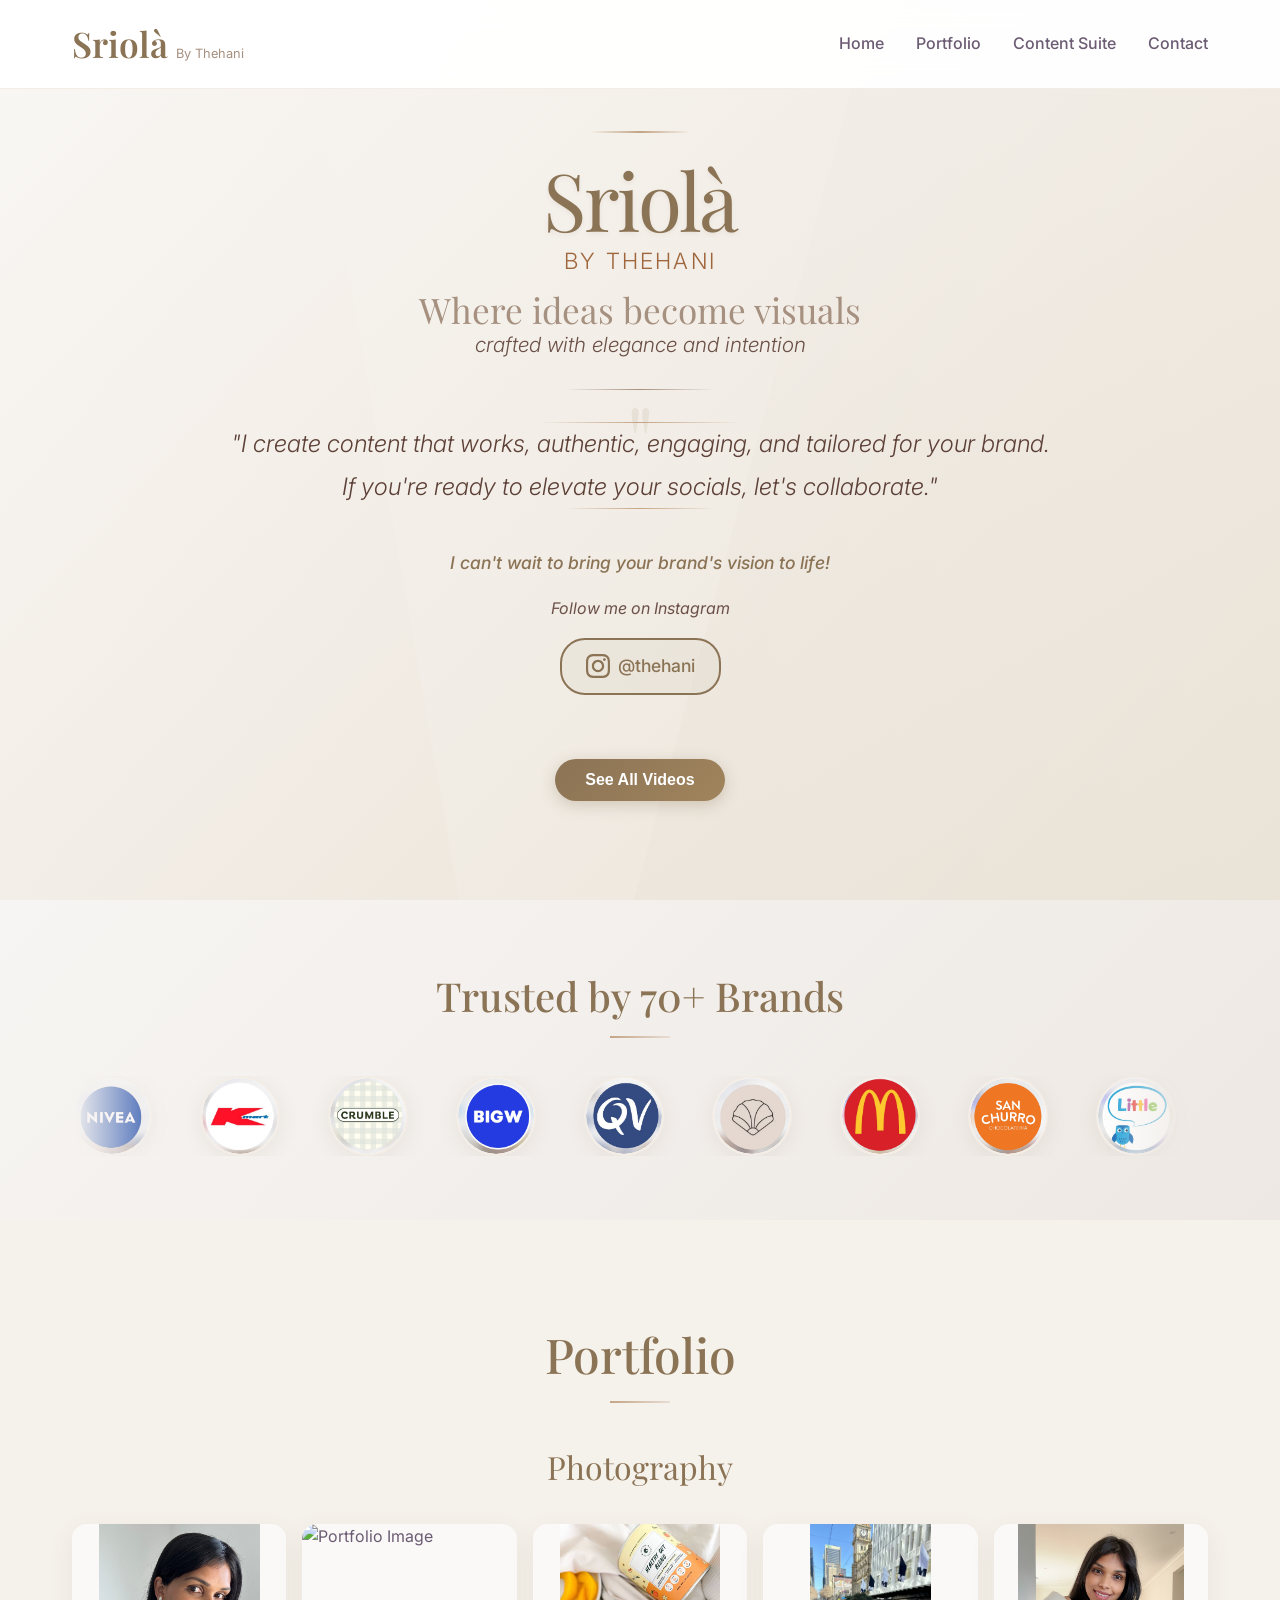
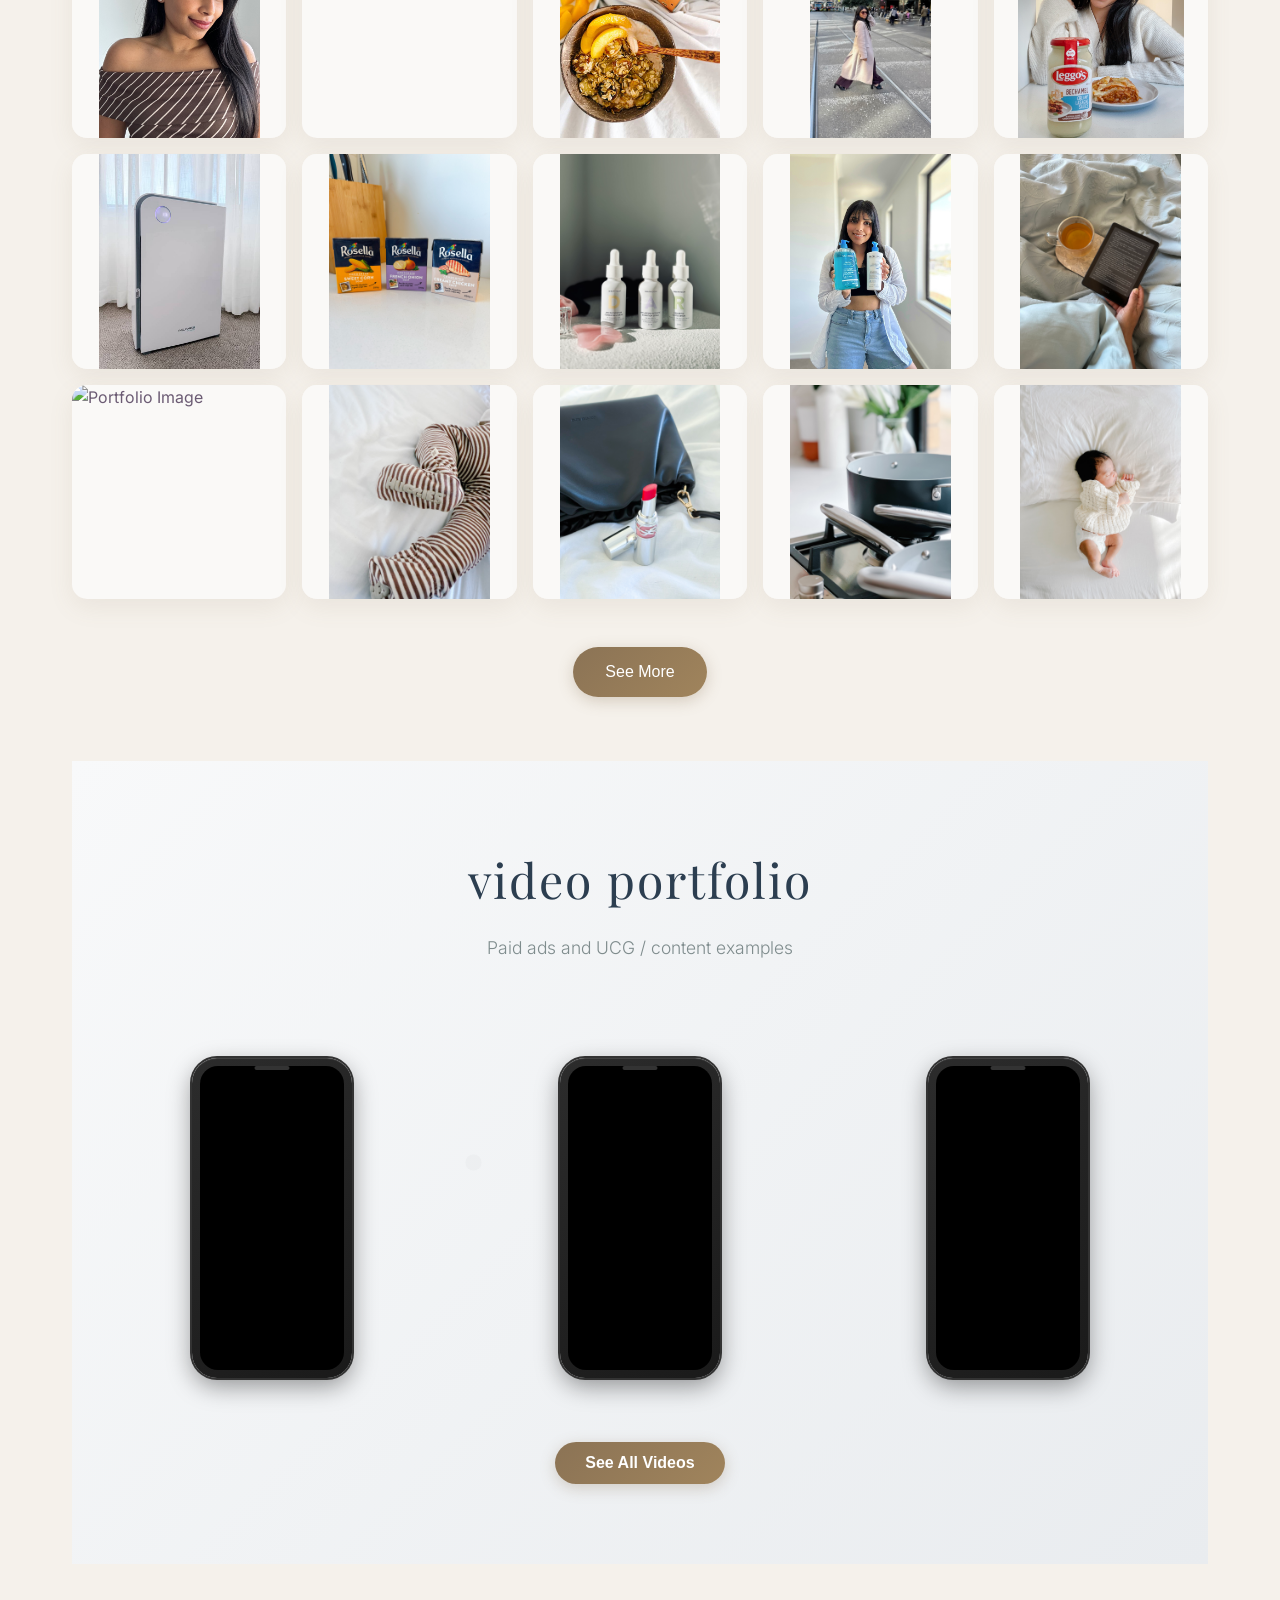
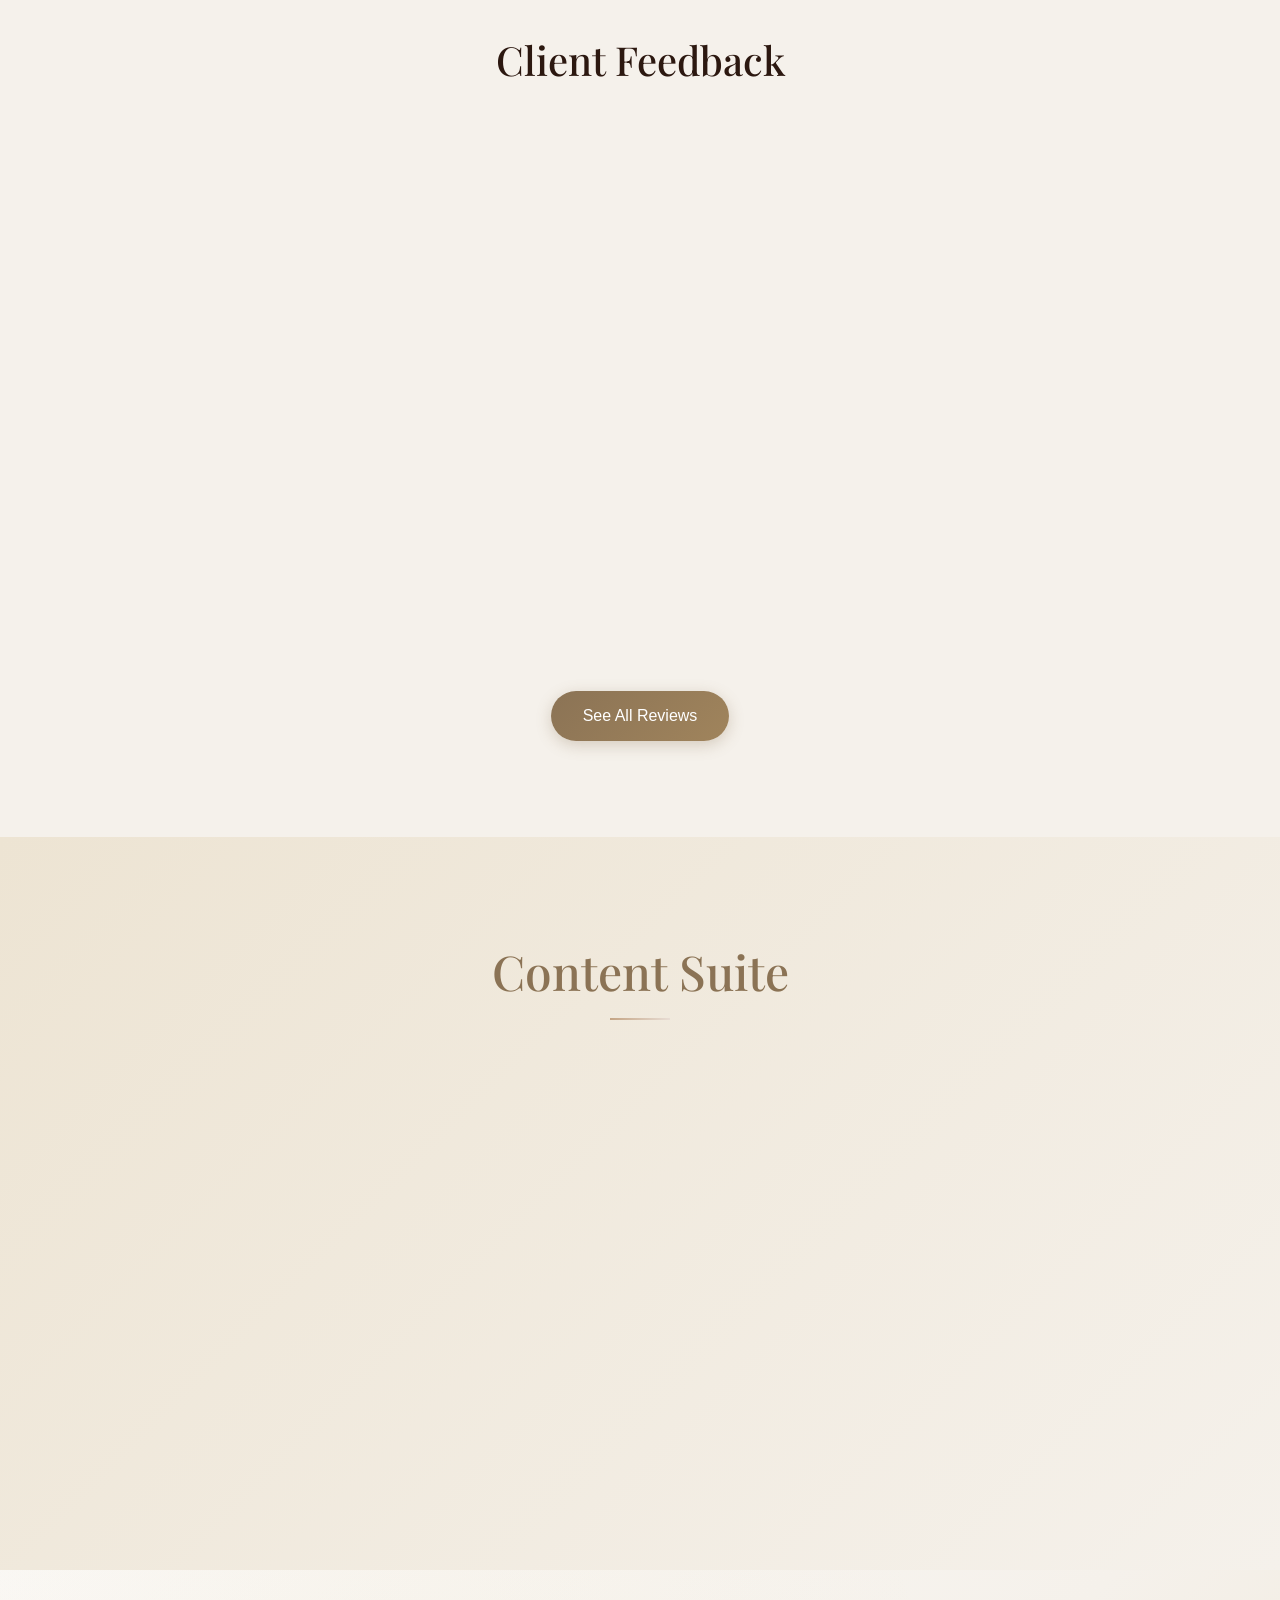
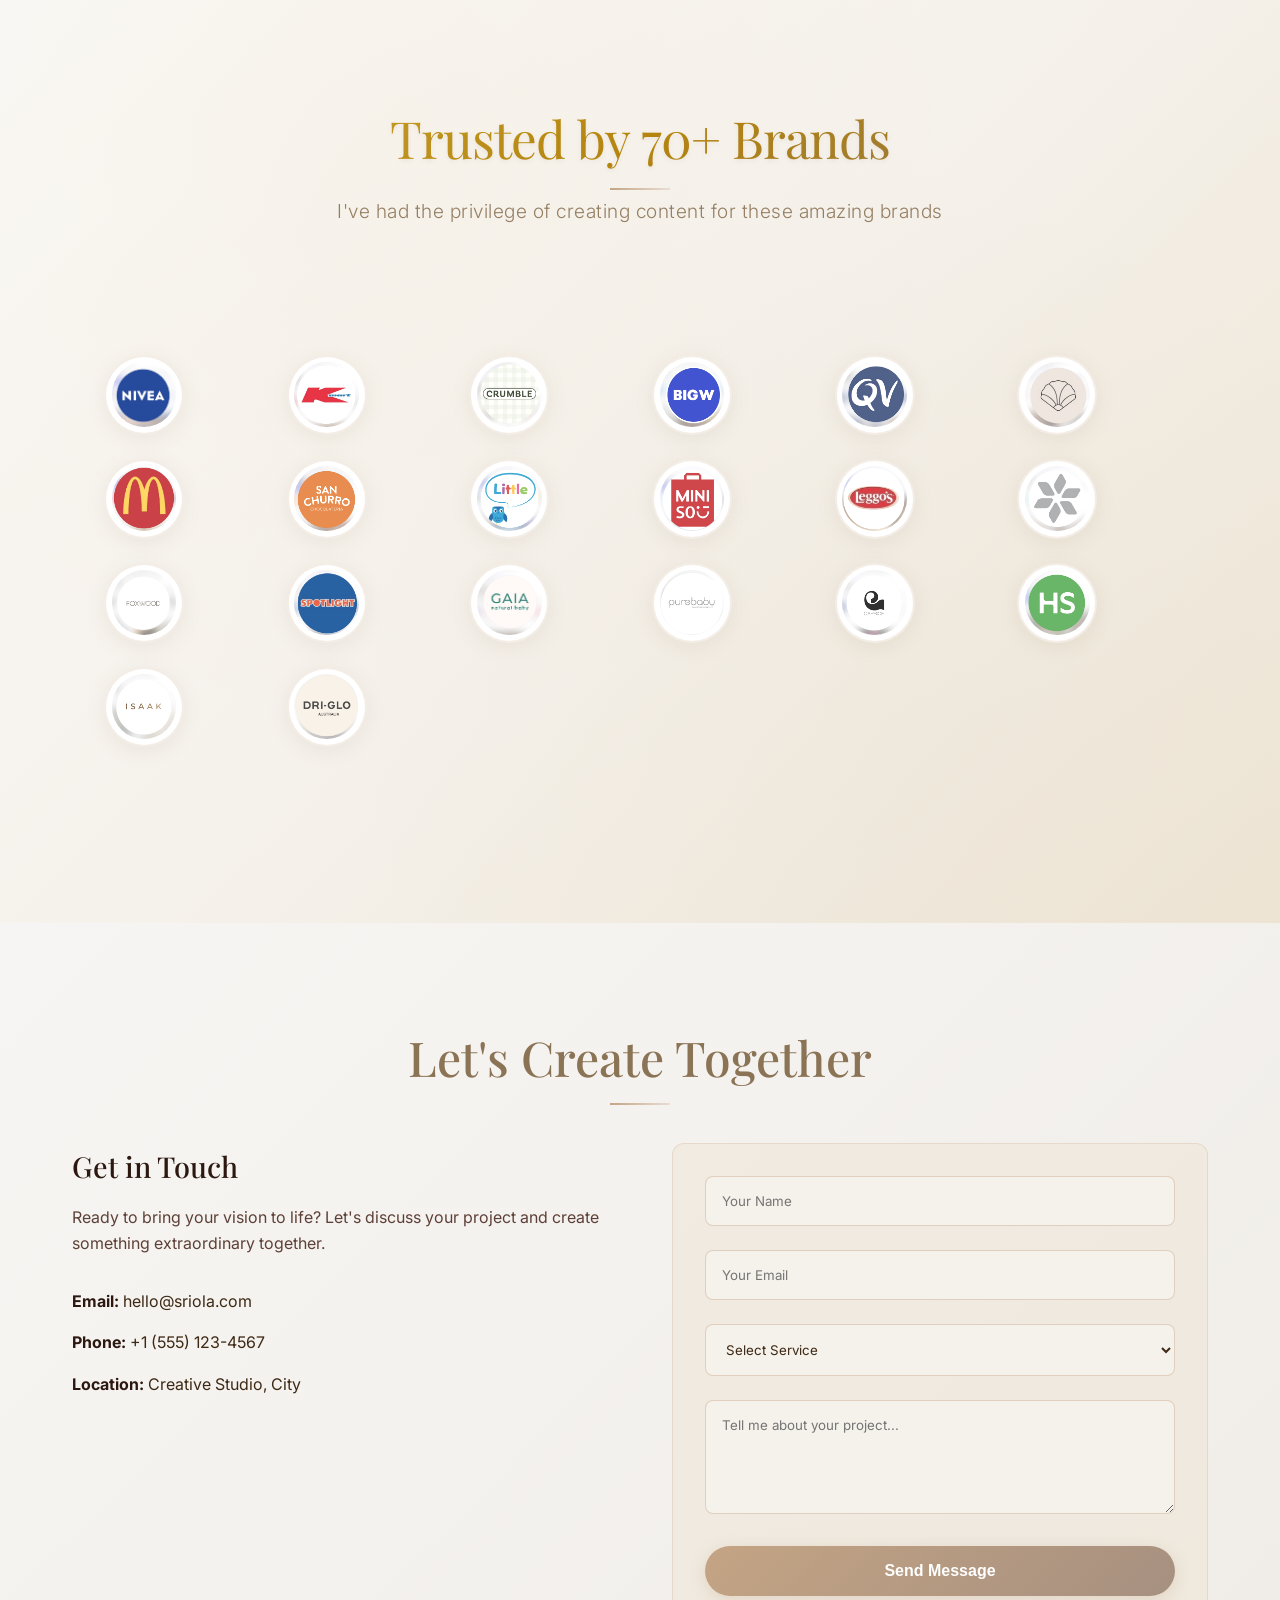
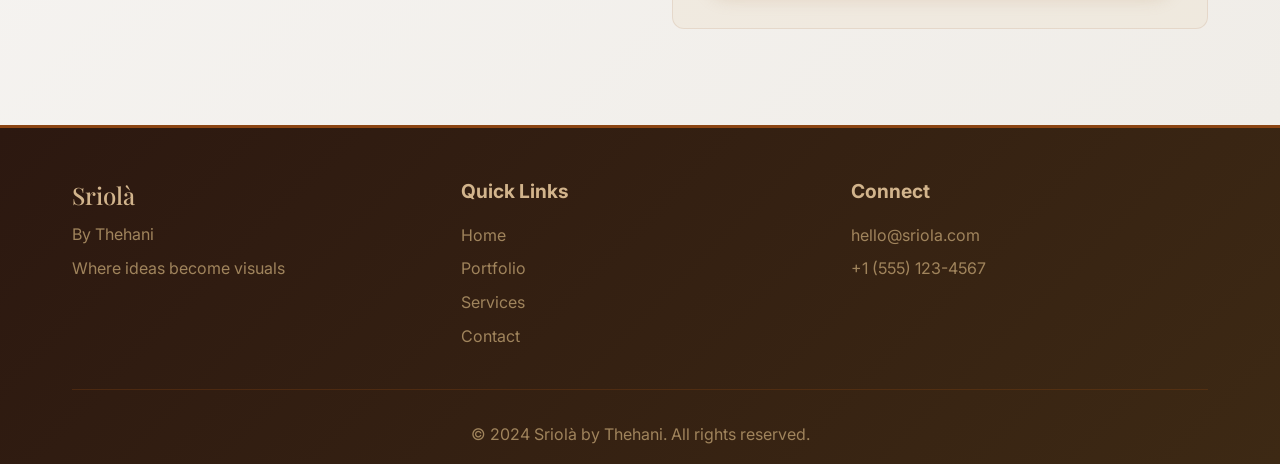
==== commit 8416b346: "changes in brands display" ====
--- a/index.html
+++ b/index.html
@@ -71,6 +71,114 @@
             </div>
         </section>
 
+    <!-- Trusted Brands Section -->
+    <section class="trusted-brands">
+        <div class="container">
+            <h2 class="brands-title">Trusted by 70+ Brands</h2>
+            <div class="brands-marquee">
+                <div class="brands-track">
+                    <div class="brand-logo">
+                        <img src="logos/Photo 22-8-2025, 12 10 42.jpg" alt="Brand Logo">
+                    </div>
+                    <div class="brand-logo">
+                        <img src="logos/Photo 22-8-2025, 12 10 42 (1).jpg" alt="Brand Logo">
+                    </div>
+                    <div class="brand-logo">
+                        <img src="logos/Photo 22-8-2025, 12 10 42 (2).jpg" alt="Brand Logo">
+                    </div>
+                    <div class="brand-logo">
+                        <img src="logos/Photo 22-8-2025, 12 10 42 (3).jpg" alt="Brand Logo">
+                    </div>
+                    <div class="brand-logo">
+                        <img src="logos/Photo 22-8-2025, 12 10 42 (4).jpg" alt="Brand Logo">
+                    </div>
+                    <div class="brand-logo">
+                        <img src="logos/Photo 22-8-2025, 12 10 42 (5).jpg" alt="Brand Logo">
+                    </div>
+                    <div class="brand-logo">
+                        <img src="logos/Photo 22-8-2025, 12 10 42 (6).jpg" alt="Brand Logo">
+                    </div>
+                    <div class="brand-logo">
+                        <img src="logos/Photo 22-8-2025, 12 10 42 (7).jpg" alt="Brand Logo">
+                    </div>
+                    <div class="brand-logo">
+                        <img src="logos/Photo 22-8-2025, 12 10 42 (8).jpg" alt="Brand Logo">
+                    </div>
+                    <div class="brand-logo">
+                        <img src="logos/Photo 22-8-2025, 12 10 42 (9).jpg" alt="Brand Logo">
+                    </div>
+                    <div class="brand-logo">
+                        <img src="logos/Photo 22-8-2025, 12 10 42 (10).jpg" alt="Brand Logo">
+                    </div>
+                    <div class="brand-logo">
+                        <img src="logos/Photo 22-8-2025, 12 10 42 (11).jpg" alt="Brand Logo">
+                    </div>
+                    <div class="brand-logo">
+                        <img src="logos/Photo 22-8-2025, 12 10 43.jpg" alt="Brand Logo">
+                    </div>
+                    <div class="brand-logo">
+                        <img src="logos/Photo 22-8-2025, 12 10 43 (1).jpg" alt="Brand Logo">
+                    </div>
+                    <div class="brand-logo">
+                        <img src="logos/Photo 22-8-2025, 12 10 43 (2).jpg" alt="Brand Logo">
+                    </div>
+                    <div class="brand-logo">
+                        <img src="logos/Photo 22-8-2025, 12 10 43 (3).jpg" alt="Brand Logo">
+                    </div>
+                    <!-- Duplicate set for seamless loop -->
+                    <div class="brand-logo">
+                        <img src="logos/Photo 22-8-2025, 12 10 42.jpg" alt="Brand Logo">
+                    </div>
+                    <div class="brand-logo">
+                        <img src="logos/Photo 22-8-2025, 12 10 42 (1).jpg" alt="Brand Logo">
+                    </div>
+                    <div class="brand-logo">
+                        <img src="logos/Photo 22-8-2025, 12 10 42 (2).jpg" alt="Brand Logo">
+                    </div>
+                    <div class="brand-logo">
+                        <img src="logos/Photo 22-8-2025, 12 10 42 (3).jpg" alt="Brand Logo">
+                    </div>
+                    <div class="brand-logo">
+                        <img src="logos/Photo 22-8-2025, 12 10 42 (4).jpg" alt="Brand Logo">
+                    </div>
+                    <div class="brand-logo">
+                        <img src="logos/Photo 22-8-2025, 12 10 42 (5).jpg" alt="Brand Logo">
+                    </div>
+                    <div class="brand-logo">
+                        <img src="logos/Photo 22-8-2025, 12 10 42 (6).jpg" alt="Brand Logo">
+                    </div>
+                    <div class="brand-logo">
+                        <img src="logos/Photo 22-8-2025, 12 10 42 (7).jpg" alt="Brand Logo">
+                    </div>
+                    <div class="brand-logo">
+                        <img src="logos/Photo 22-8-2025, 12 10 42 (8).jpg" alt="Brand Logo">
+                    </div>
+                    <div class="brand-logo">
+                        <img src="logos/Photo 22-8-2025, 12 10 42 (9).jpg" alt="Brand Logo">
+                    </div>
+                    <div class="brand-logo">
+                        <img src="logos/Photo 22-8-2025, 12 10 42 (10).jpg" alt="Brand Logo">
+                    </div>
+                    <div class="brand-logo">
+                        <img src="logos/Photo 22-8-2025, 12 10 42 (11).jpg" alt="Brand Logo">
+                    </div>
+                    <div class="brand-logo">
+                        <img src="logos/Photo 22-8-2025, 12 10 43.jpg" alt="Brand Logo">
+                    </div>
+                    <div class="brand-logo">
+                        <img src="logos/Photo 22-8-2025, 12 10 43 (1).jpg" alt="Brand Logo">
+                    </div>
+                    <div class="brand-logo">
+                        <img src="logos/Photo 22-8-2025, 12 10 43 (2).jpg" alt="Brand Logo">
+                    </div>
+                    <div class="brand-logo">
+                        <img src="logos/Photo 22-8-2025, 12 10 43 (3).jpg" alt="Brand Logo">
+                    </div>
+                </div>
+            </div>
+        </div>
+    </section>
+
     <!-- Portfolio Section - Simplified -->
     <section id="portfolio" class="portfolio">
         <div class="container">
@@ -325,7 +433,7 @@
                             </div>
                         </div>
                         
-                        <div class="video-item" data-video="video/v1.mp4" data-title="Videography V1" data-desc="Creative videography showcase">
+                        <div class="video-item" data-video="video/v1.mp4" data-title="Creative Showcase" data-desc="Creative videography showcase">
                             <div class="phone-frame">
                                 <div class="phone-screen">
                                     <video muted loop preload="metadata">
@@ -338,12 +446,12 @@
                                 <div class="phone-notch"></div>
                             </div>
                             <div class="video-info" style="display: none;">
-                                <h4>Videography V1</h4>
+                                <h4>Creative Showcase</h4>
                                 <p>Creative videography showcase</p>
                             </div>
                         </div>
                         
-                        <div class="video-item" data-video="video/v2.mp4" data-title="Videography V2" data-desc="Professional video content">
+                        <div class="video-item" data-video="video/v2.mp4" data-title="Professional Reel" data-desc="Professional video content creation">
                             <div class="phone-frame">
                                 <div class="phone-screen">
                                     <video muted loop preload="metadata">
@@ -356,12 +464,12 @@
                                 <div class="phone-notch"></div>
                             </div>
                             <div class="video-info" style="display: none;">
-                                <h4>Videography V2</h4>
-                                <p>Professional video content</p>
-                            </div>
-                        </div>
-                        
-                        <div class="video-item" data-video="video/v3.mp4" data-title="Videography V3" data-desc="Cinematic storytelling">
+                                <h4>Professional Reel</h4>
+                                <p>Professional video content creation</p>
+                            </div>
+                        </div>
+                        
+                        <div class="video-item" data-video="video/v3.mp4" data-title="Cinematic Stories" data-desc="Cinematic storytelling and visual narratives">
                             <div class="phone-frame">
                                 <div class="phone-screen">
                                     <video muted loop preload="metadata">
@@ -374,12 +482,12 @@
                                 <div class="phone-notch"></div>
                             </div>
                             <div class="video-info" style="display: none;">
-                                <h4>Videography V3</h4>
-                                <p>Cinematic storytelling</p>
-                            </div>
-                        </div>
-                        
-                        <div class="video-item" data-video="video/v4.mp4" data-title="Videography V4" data-desc="Dynamic visual content">
+                                <h4>Cinematic Stories</h4>
+                                <p>Cinematic storytelling and visual narratives</p>
+                            </div>
+                        </div>
+                        
+                        <div class="video-item" data-video="video/v4.mp4" data-title="Dynamic Visuals" data-desc="Dynamic visual content and motion graphics">
                             <div class="phone-frame">
                                 <div class="phone-screen">
                                     <video muted loop preload="metadata">
@@ -392,12 +500,12 @@
                                 <div class="phone-notch"></div>
                             </div>
                             <div class="video-info" style="display: none;">
-                                <h4>Videography V4</h4>
-                                <p>Dynamic visual content</p>
-                            </div>
-                        </div>
-                        
-                        <div class="video-item" data-video="video/v5.mp4" data-title="Videography V5" data-desc="Artistic video production">
+                                <h4>Dynamic Visuals</h4>
+                                <p>Dynamic visual content and motion graphics</p>
+                            </div>
+                        </div>
+                        
+                        <div class="video-item" data-video="video/v5.mp4" data-title="Artistic Production" data-desc="Artistic video production and creative direction">
                             <div class="phone-frame">
                                 <div class="phone-screen">
                                     <video muted loop preload="metadata">
@@ -410,8 +518,8 @@
                                 <div class="phone-notch"></div>
                             </div>
                             <div class="video-info" style="display: none;">
-                                <h4>Videography V5</h4>
-                                <p>Artistic video production</p>
+                                <h4>Artistic Production</h4>
+                                <p>Artistic video production and creative direction</p>
                             </div>
                         </div>
                     </div>
--- a/styles.css
+++ b/styles.css
@@ -2330,4 +2330,130 @@
         padding: 8px 12px;
         font-size: 12px;
     }
+}
+
+/* Trusted Brands Section */
+.trusted-brands {
+    padding: 4rem 0;
+    background: linear-gradient(135deg, #f7f5f3 0%, #ede8e3 100%);
+    overflow: hidden;
+}
+
+.brands-title {
+    font-size: 2.5rem;
+    text-align: center;
+    margin-bottom: 3rem;
+    color: #8b7355;
+    font-family: 'Playfair Display', serif;
+    font-weight: 500;
+    position: relative;
+}
+
+.brands-title::after {
+    content: '';
+    position: absolute;
+    bottom: -10px;
+    left: 50%;
+    transform: translateX(-50%);
+    width: 60px;
+    height: 2px;
+    background: linear-gradient(90deg, #c4a484, #e8ddd4);
+}
+
+.brands-marquee {
+    width: 100%;
+    overflow: hidden;
+    position: relative;
+    mask: linear-gradient(90deg, transparent 0%, white 10%, white 90%, transparent 100%);
+    -webkit-mask: linear-gradient(90deg, transparent 0%, white 10%, white 90%, transparent 100%);
+}
+
+.brands-track {
+    display: flex;
+    align-items: center;
+    gap: 3rem;
+    animation: marquee 30s linear infinite;
+    width: fit-content;
+}
+
+.brand-logo {
+    width: 80px;
+    height: 80px;
+    border-radius: 50%;
+    overflow: hidden;
+    background: #fff;
+    box-shadow: 0 4px 20px rgba(139, 115, 85, 0.1);
+    transition: transform 0.3s ease, box-shadow 0.3s ease;
+    flex-shrink: 0;
+    border: 2px solid rgba(196, 164, 132, 0.2);
+    padding: 0;
+    margin: 0;
+}
+
+.brand-logo:hover {
+    transform: scale(1.1);
+    box-shadow: 0 8px 30px rgba(139, 115, 85, 0.2);
+}
+
+.brand-logo img {
+    width: 100%;
+    height: 100%;
+    object-fit: cover;
+    object-position: center;
+    border-radius: 50%;
+    padding: 0;
+    margin: 0;
+    display: block;
+}
+
+@keyframes marquee {
+    0% {
+        transform: translateX(0);
+    }
+    100% {
+        transform: translateX(-50%);
+    }
+}
+
+/* Pause animation on hover */
+.brands-marquee:hover .brands-track {
+    animation-play-state: paused;
+}
+
+/* Responsive adjustments for trusted brands */
+@media (max-width: 768px) {
+    .trusted-brands {
+        padding: 3rem 0;
+    }
+    
+    .brands-title {
+        font-size: 2rem;
+        margin-bottom: 2rem;
+    }
+    
+    .brand-logo {
+        width: 60px;
+        height: 60px;
+    }
+    
+    .brands-track {
+        gap: 2rem;
+        animation-duration: 25s;
+    }
+}
+
+@media (max-width: 480px) {
+    .brands-title {
+        font-size: 1.8rem;
+    }
+    
+    .brand-logo {
+        width: 50px;
+        height: 50px;
+    }
+    
+    .brands-track {
+        gap: 1.5rem;
+        animation-duration: 20s;
+    }
 }
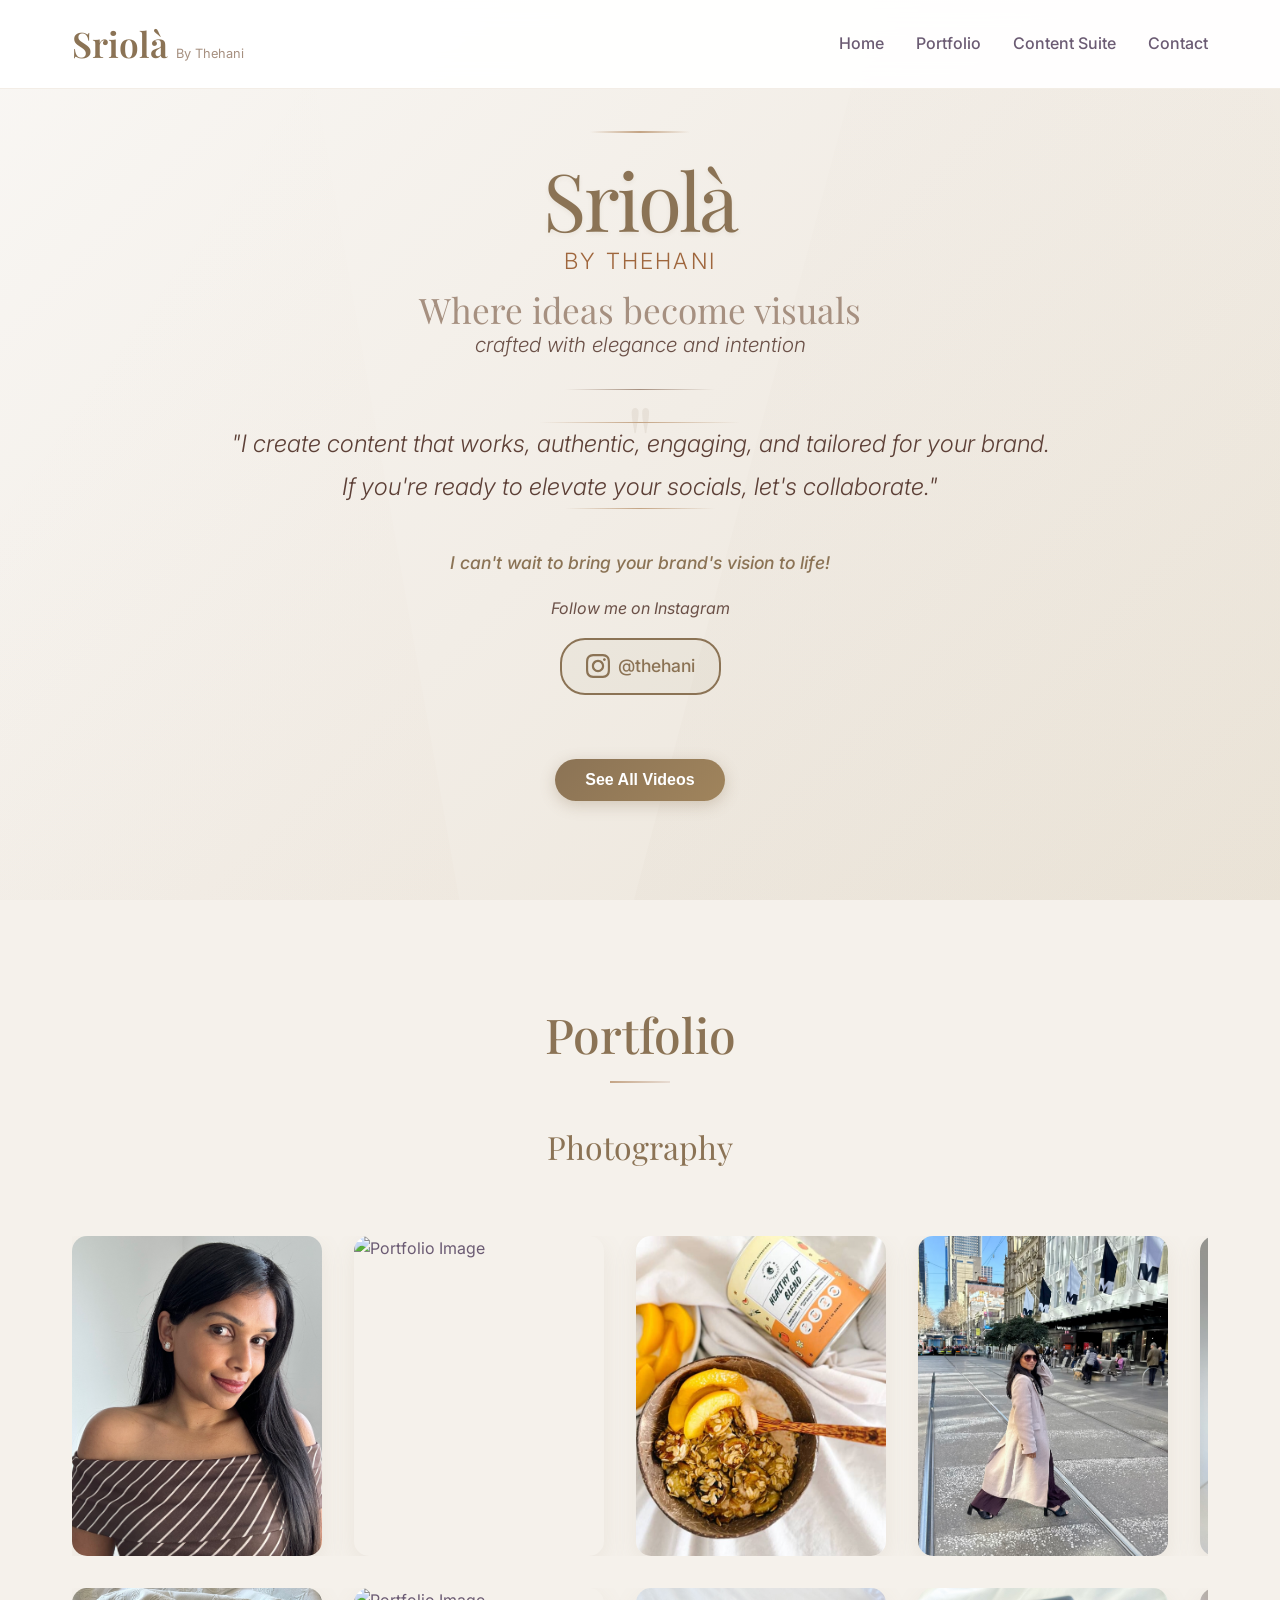
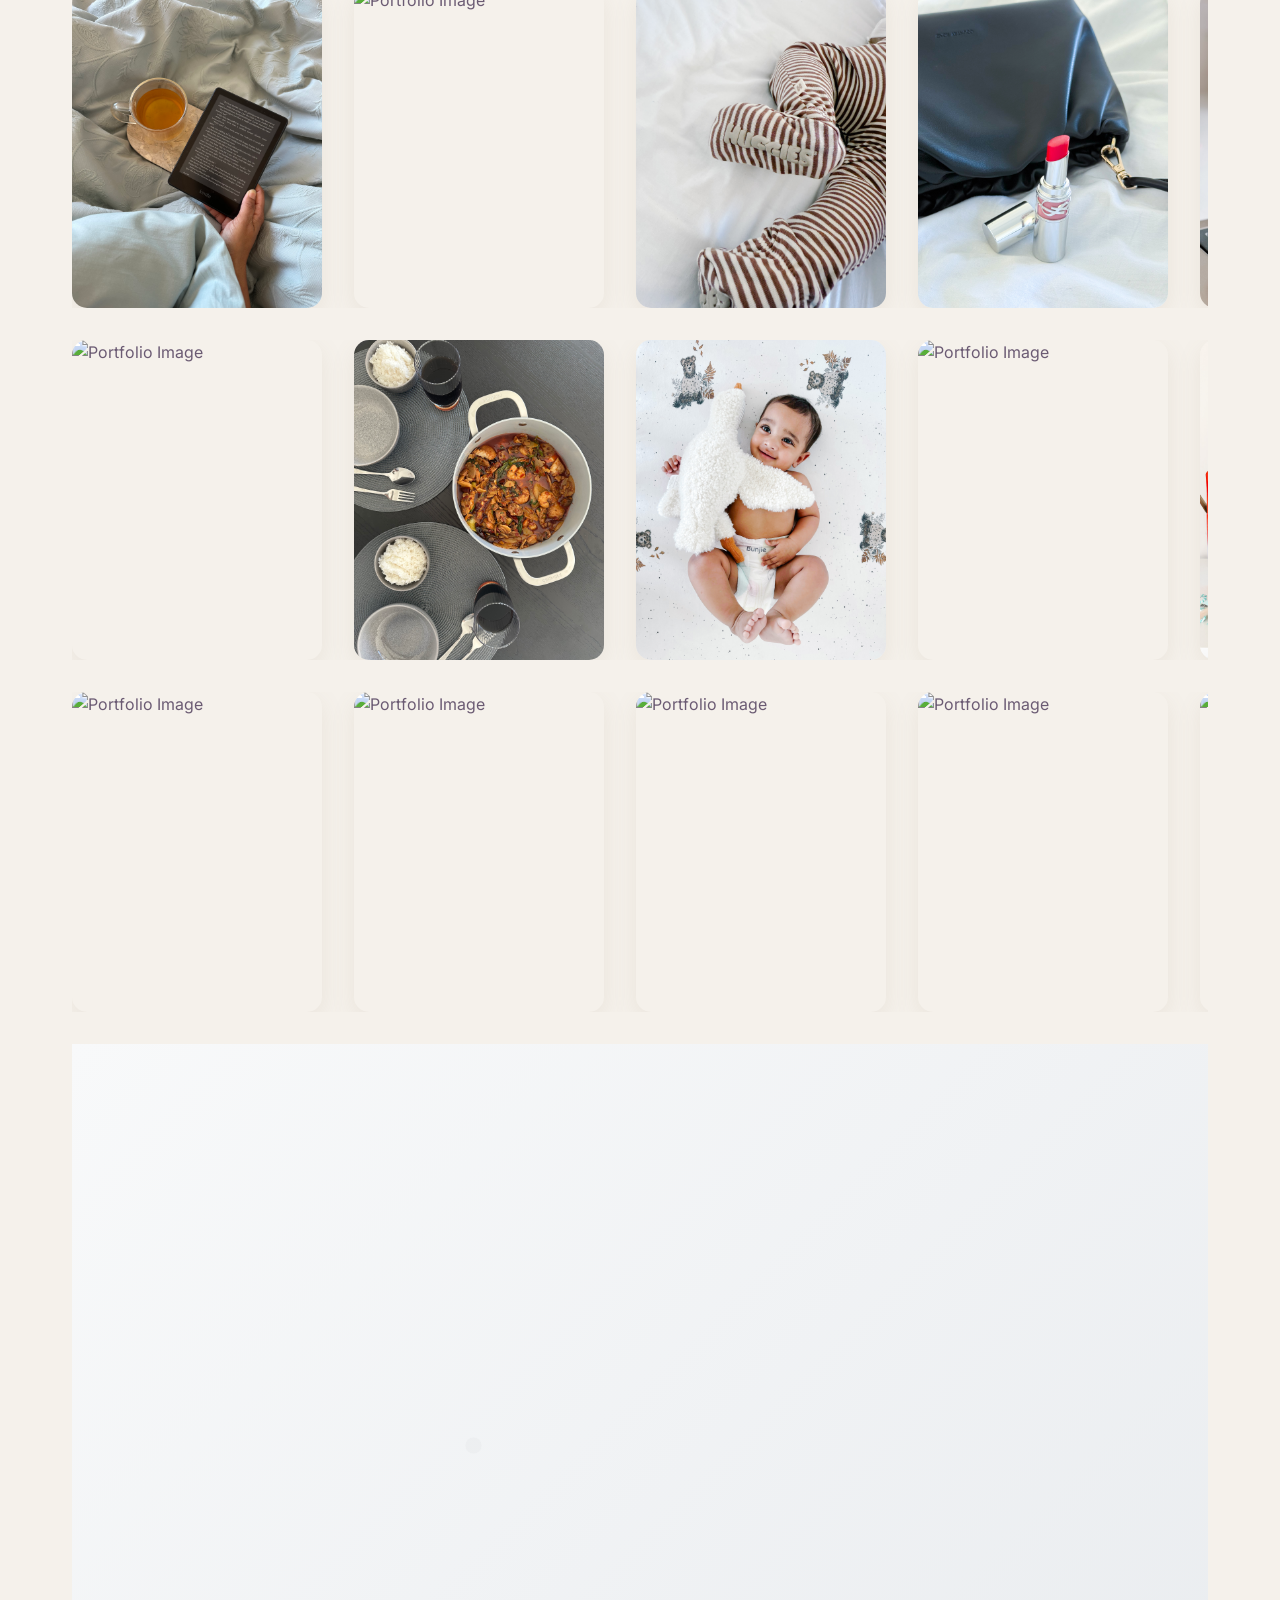
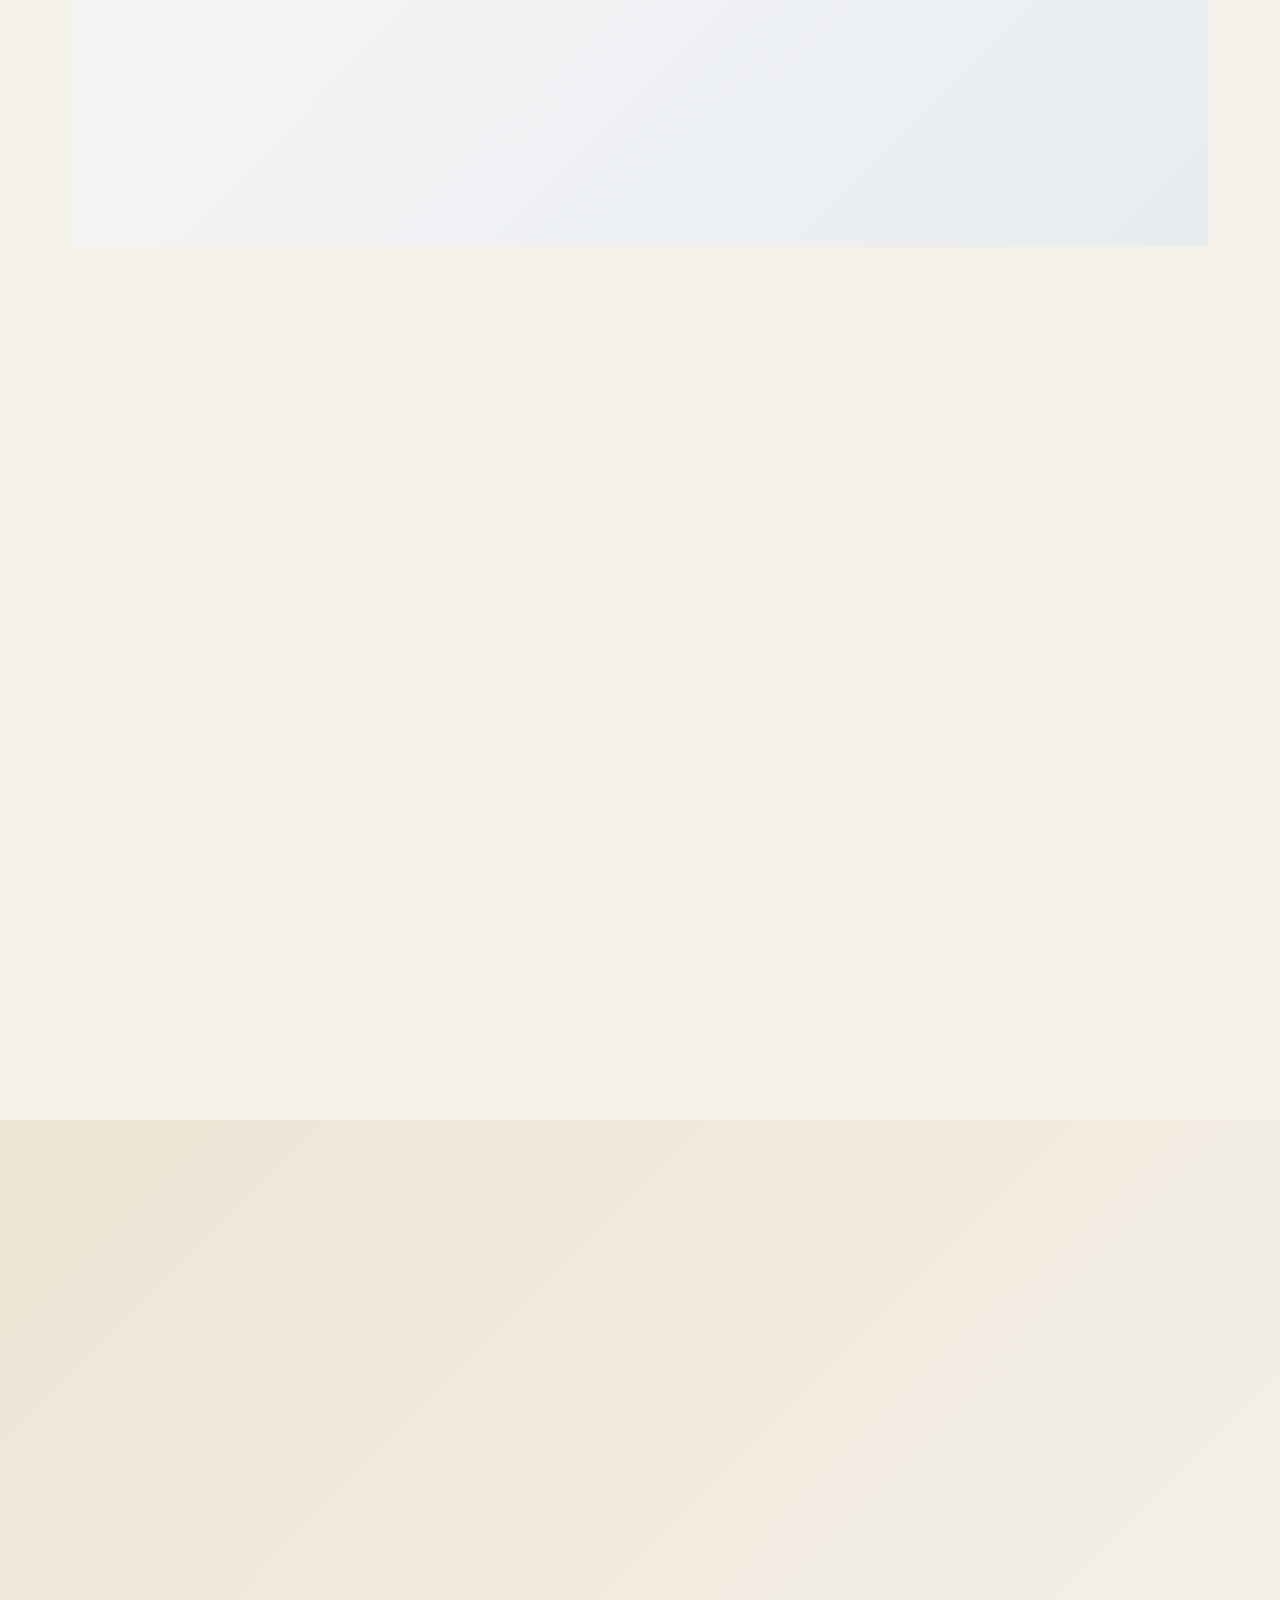
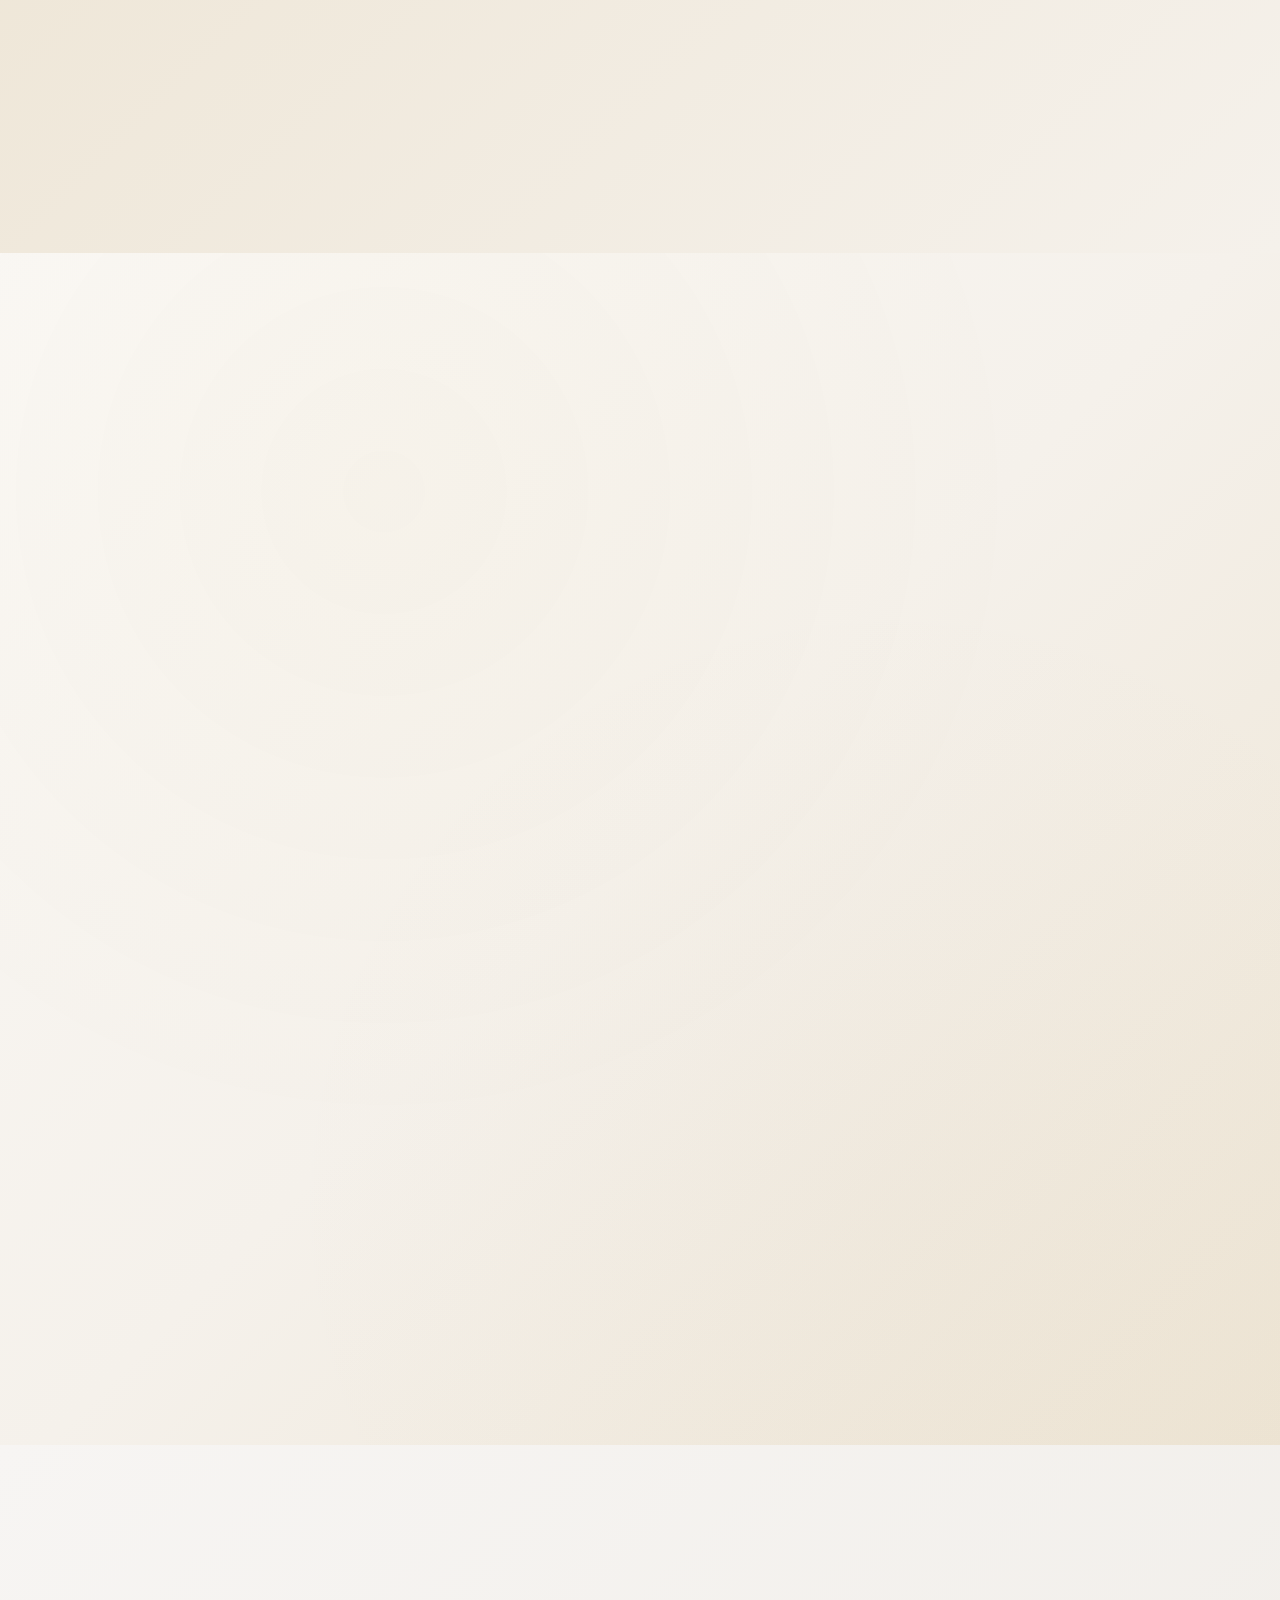
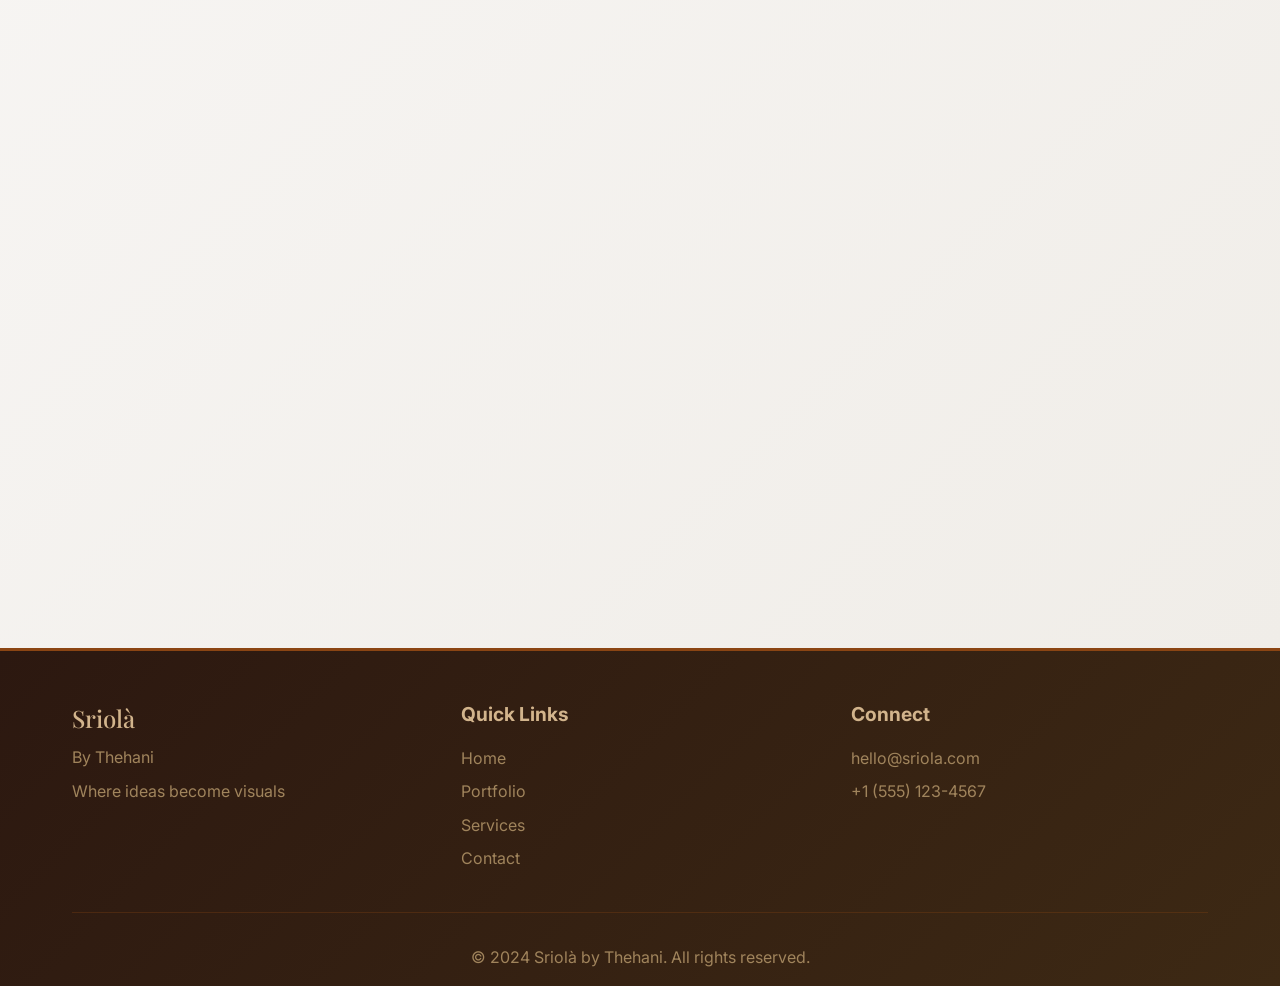
==== commit 7ff58557: "portfolio and brand logo changes" ====
--- a/index.html
+++ b/index.html
@@ -71,114 +71,6 @@
             </div>
         </section>
 
-    <!-- Trusted Brands Section -->
-    <section class="trusted-brands">
-        <div class="container">
-            <h2 class="brands-title">Trusted by 70+ Brands</h2>
-            <div class="brands-marquee">
-                <div class="brands-track">
-                    <div class="brand-logo">
-                        <img src="logos/Photo 22-8-2025, 12 10 42.jpg" alt="Brand Logo">
-                    </div>
-                    <div class="brand-logo">
-                        <img src="logos/Photo 22-8-2025, 12 10 42 (1).jpg" alt="Brand Logo">
-                    </div>
-                    <div class="brand-logo">
-                        <img src="logos/Photo 22-8-2025, 12 10 42 (2).jpg" alt="Brand Logo">
-                    </div>
-                    <div class="brand-logo">
-                        <img src="logos/Photo 22-8-2025, 12 10 42 (3).jpg" alt="Brand Logo">
-                    </div>
-                    <div class="brand-logo">
-                        <img src="logos/Photo 22-8-2025, 12 10 42 (4).jpg" alt="Brand Logo">
-                    </div>
-                    <div class="brand-logo">
-                        <img src="logos/Photo 22-8-2025, 12 10 42 (5).jpg" alt="Brand Logo">
-                    </div>
-                    <div class="brand-logo">
-                        <img src="logos/Photo 22-8-2025, 12 10 42 (6).jpg" alt="Brand Logo">
-                    </div>
-                    <div class="brand-logo">
-                        <img src="logos/Photo 22-8-2025, 12 10 42 (7).jpg" alt="Brand Logo">
-                    </div>
-                    <div class="brand-logo">
-                        <img src="logos/Photo 22-8-2025, 12 10 42 (8).jpg" alt="Brand Logo">
-                    </div>
-                    <div class="brand-logo">
-                        <img src="logos/Photo 22-8-2025, 12 10 42 (9).jpg" alt="Brand Logo">
-                    </div>
-                    <div class="brand-logo">
-                        <img src="logos/Photo 22-8-2025, 12 10 42 (10).jpg" alt="Brand Logo">
-                    </div>
-                    <div class="brand-logo">
-                        <img src="logos/Photo 22-8-2025, 12 10 42 (11).jpg" alt="Brand Logo">
-                    </div>
-                    <div class="brand-logo">
-                        <img src="logos/Photo 22-8-2025, 12 10 43.jpg" alt="Brand Logo">
-                    </div>
-                    <div class="brand-logo">
-                        <img src="logos/Photo 22-8-2025, 12 10 43 (1).jpg" alt="Brand Logo">
-                    </div>
-                    <div class="brand-logo">
-                        <img src="logos/Photo 22-8-2025, 12 10 43 (2).jpg" alt="Brand Logo">
-                    </div>
-                    <div class="brand-logo">
-                        <img src="logos/Photo 22-8-2025, 12 10 43 (3).jpg" alt="Brand Logo">
-                    </div>
-                    <!-- Duplicate set for seamless loop -->
-                    <div class="brand-logo">
-                        <img src="logos/Photo 22-8-2025, 12 10 42.jpg" alt="Brand Logo">
-                    </div>
-                    <div class="brand-logo">
-                        <img src="logos/Photo 22-8-2025, 12 10 42 (1).jpg" alt="Brand Logo">
-                    </div>
-                    <div class="brand-logo">
-                        <img src="logos/Photo 22-8-2025, 12 10 42 (2).jpg" alt="Brand Logo">
-                    </div>
-                    <div class="brand-logo">
-                        <img src="logos/Photo 22-8-2025, 12 10 42 (3).jpg" alt="Brand Logo">
-                    </div>
-                    <div class="brand-logo">
-                        <img src="logos/Photo 22-8-2025, 12 10 42 (4).jpg" alt="Brand Logo">
-                    </div>
-                    <div class="brand-logo">
-                        <img src="logos/Photo 22-8-2025, 12 10 42 (5).jpg" alt="Brand Logo">
-                    </div>
-                    <div class="brand-logo">
-                        <img src="logos/Photo 22-8-2025, 12 10 42 (6).jpg" alt="Brand Logo">
-                    </div>
-                    <div class="brand-logo">
-                        <img src="logos/Photo 22-8-2025, 12 10 42 (7).jpg" alt="Brand Logo">
-                    </div>
-                    <div class="brand-logo">
-                        <img src="logos/Photo 22-8-2025, 12 10 42 (8).jpg" alt="Brand Logo">
-                    </div>
-                    <div class="brand-logo">
-                        <img src="logos/Photo 22-8-2025, 12 10 42 (9).jpg" alt="Brand Logo">
-                    </div>
-                    <div class="brand-logo">
-                        <img src="logos/Photo 22-8-2025, 12 10 42 (10).jpg" alt="Brand Logo">
-                    </div>
-                    <div class="brand-logo">
-                        <img src="logos/Photo 22-8-2025, 12 10 42 (11).jpg" alt="Brand Logo">
-                    </div>
-                    <div class="brand-logo">
-                        <img src="logos/Photo 22-8-2025, 12 10 43.jpg" alt="Brand Logo">
-                    </div>
-                    <div class="brand-logo">
-                        <img src="logos/Photo 22-8-2025, 12 10 43 (1).jpg" alt="Brand Logo">
-                    </div>
-                    <div class="brand-logo">
-                        <img src="logos/Photo 22-8-2025, 12 10 43 (2).jpg" alt="Brand Logo">
-                    </div>
-                    <div class="brand-logo">
-                        <img src="logos/Photo 22-8-2025, 12 10 43 (3).jpg" alt="Brand Logo">
-                    </div>
-                </div>
-            </div>
-        </div>
-    </section>
-
     <!-- Portfolio Section - Simplified -->
     <section id="portfolio" class="portfolio">
         <div class="container">
@@ -187,117 +79,105 @@
             <!-- Photography Subsection -->
             <h3 class="portfolio-subsection-title">Photography</h3>
             
-            <!-- Single Portfolio Gallery with All Images -->
-            <div class="portfolio-gallery">
-                <div class="portfolio-grid">
-                    <div class="portfolio-item">
-                        <img src="images/a.jpg" alt="Portfolio Image" class="portfolio-thumbnail">
-                    </div>
-                    <div class="portfolio-item">
-                        <img src="images/b.jpg" alt="Portfolio Image" class="portfolio-thumbnail">
-                    </div>
-                    <div class="portfolio-item">
-                        <img src="images/c.jpg" alt="Portfolio Image" class="portfolio-thumbnail">
-                    </div>
-                    <div class="portfolio-item">
-                        <img src="images/d.jpg" alt="Portfolio Image" class="portfolio-thumbnail">
-                    </div>
-                    <div class="portfolio-item">
-                        <img src="images/1.jpg" alt="Portfolio Image" class="portfolio-thumbnail">
-                    </div>
-                    <div class="portfolio-item">
-                        <img src="images/2.jpg" alt="Portfolio Image" class="portfolio-thumbnail">
-                    </div>
-                    <div class="portfolio-item">
-                        <img src="images/3.jpg" alt="Portfolio Image" class="portfolio-thumbnail">
-                    </div>
-                    <div class="portfolio-item">
-                        <img src="images/4.jpg" alt="Portfolio Image" class="portfolio-thumbnail">
-                    </div>
-                    <div class="portfolio-item">
-                        <img src="images/5.jpg" alt="Portfolio Image" class="portfolio-thumbnail">
-                    </div>
-                    <div class="portfolio-item">
-                        <img src="images/6.jpg" alt="Portfolio Image" class="portfolio-thumbnail">
-                    </div>
-                    <div class="portfolio-item">
-                        <img src="images/7.jpg" alt="Portfolio Image" class="portfolio-thumbnail">
-                    </div>
-                    <div class="portfolio-item">
-                        <img src="images/8.jpg" alt="Portfolio Image" class="portfolio-thumbnail">
-                    </div>
-                    <div class="portfolio-item">
-                        <img src="images/9.jpg" alt="Portfolio Image" class="portfolio-thumbnail">
-                    </div>
-                    <div class="portfolio-item">
-                        <img src="images/10.jpg" alt="Portfolio Image" class="portfolio-thumbnail">
-                    </div>
-                    <div class="portfolio-item">
-                        <img src="images/11.jpg" alt="Portfolio Image" class="portfolio-thumbnail">
-                    </div>
-                    <div class="portfolio-item hidden-portfolio">
-                        <img src="images/12.jpg" alt="Portfolio Image" class="portfolio-thumbnail">
-                    </div>
-                    <div class="portfolio-item hidden-portfolio">
-                        <img src="images/13.jpg" alt="Portfolio Image" class="portfolio-thumbnail">
-                    </div>
-                    <div class="portfolio-item hidden-portfolio">
-                        <img src="images/14.jpg" alt="Portfolio Image" class="portfolio-thumbnail">
-                    </div>
-                    <div class="portfolio-item hidden-portfolio">
-                        <img src="images/15.jpg" alt="Portfolio Image" class="portfolio-thumbnail">
-                    </div>
-                    <div class="portfolio-item hidden-portfolio">
-                        <img src="images/16.jpg" alt="Portfolio Image" class="portfolio-thumbnail">
-                    </div>
-                    <div class="portfolio-item hidden-portfolio">
-                        <img src="images/17.jpg" alt="Portfolio Image" class="portfolio-thumbnail">
-                    </div>
-                    <div class="portfolio-item hidden-portfolio">
-                        <img src="images/18.jpg" alt="Portfolio Image" class="portfolio-thumbnail">
-                    </div>
-                    <div class="portfolio-item hidden-portfolio">
-                        <img src="images/19.jpg" alt="Portfolio Image" class="portfolio-thumbnail">
-                    </div>
-                    <div class="portfolio-item hidden-portfolio">
-                        <img src="images/20.jpg" alt="Portfolio Image" class="portfolio-thumbnail">
-                    </div>
-                    <div class="portfolio-item hidden-portfolio">
-                        <img src="images/21.jpg" alt="Portfolio Image" class="portfolio-thumbnail">
-                    </div>
-                    <div class="portfolio-item hidden-portfolio">
-                        <img src="images/22.jpg" alt="Portfolio Image" class="portfolio-thumbnail">
-                    </div>
-                    <div class="portfolio-item hidden-portfolio">
-                        <img src="images/23.jpg" alt="Portfolio Image" class="portfolio-thumbnail">
-                    </div>
-                    <div class="portfolio-item hidden-portfolio">
-                        <img src="images/24.jpg" alt="Portfolio Image" class="portfolio-thumbnail">
-                    </div>
-                    <div class="portfolio-item hidden-portfolio">
-                        <img src="images/25.jpg" alt="Portfolio Image" class="portfolio-thumbnail">
-                    </div>
-                    <div class="portfolio-item hidden-portfolio">
-                        <img src="images/26.jpg" alt="Portfolio Image" class="portfolio-thumbnail">
-                    </div>
-                    <div class="portfolio-item hidden-portfolio">
-                        <img src="images/27.jpg" alt="Portfolio Image" class="portfolio-thumbnail">
-                    </div>
-                    <div class="portfolio-item hidden-portfolio">
-                        <img src="images/28.jpg" alt="Portfolio Image" class="portfolio-thumbnail">
-                    </div>
-                    <div class="portfolio-item hidden-portfolio">
-                        <img src="images/29.jpg" alt="Portfolio Image" class="portfolio-thumbnail">
-                    </div>
-                    <div class="portfolio-item hidden-portfolio">
-                        <img src="images/30.jpg" alt="Portfolio Image" class="portfolio-thumbnail">
-                    </div>
-                    <div class="portfolio-item hidden-portfolio">
-                        <img src="images/31.jpg" alt="Portfolio Image" class="portfolio-thumbnail">
-                    </div>
-                </div>
-                <button class="see-more-btn" id="portfolio-see-more">See More</button>
-                <button class="minimize-btn" id="portfolio-minimize" style="display: none;">Show Less</button>
+            <!-- Animated Marquee Gallery -->
+            <div class="portfolio-marquee-gallery">
+                <!-- First Row - Left to Right -->
+                <div class="marquee-row marquee-left-to-right">
+                    <div class="marquee-content">
+                        <img src="images/a.jpg" alt="Portfolio Image" class="marquee-image">
+                        <img src="images/b.jpg" alt="Portfolio Image" class="marquee-image">
+                        <img src="images/c.jpg" alt="Portfolio Image" class="marquee-image">
+                        <img src="images/d.jpg" alt="Portfolio Image" class="marquee-image">
+                        <img src="images/1.jpg" alt="Portfolio Image" class="marquee-image">
+                        <img src="images/2.jpg" alt="Portfolio Image" class="marquee-image">
+                        <img src="images/3.jpg" alt="Portfolio Image" class="marquee-image">
+                        <img src="images/4.jpg" alt="Portfolio Image" class="marquee-image">
+                        <img src="images/5.jpg" alt="Portfolio Image" class="marquee-image">
+                        <!-- Duplicate for seamless loop -->
+                        <img src="images/a.jpg" alt="Portfolio Image" class="marquee-image">
+                        <img src="images/b.jpg" alt="Portfolio Image" class="marquee-image">
+                        <img src="images/c.jpg" alt="Portfolio Image" class="marquee-image">
+                        <img src="images/d.jpg" alt="Portfolio Image" class="marquee-image">
+                        <img src="images/1.jpg" alt="Portfolio Image" class="marquee-image">
+                        <img src="images/2.jpg" alt="Portfolio Image" class="marquee-image">
+                        <img src="images/3.jpg" alt="Portfolio Image" class="marquee-image">
+                        <img src="images/4.jpg" alt="Portfolio Image" class="marquee-image">
+                        <img src="images/5.jpg" alt="Portfolio Image" class="marquee-image">
+                    </div>
+                </div>
+                
+                <!-- Second Row - Right to Left -->
+                <div class="marquee-row marquee-right-to-left">
+                    <div class="marquee-content">
+                        <img src="images/6.jpg" alt="Portfolio Image" class="marquee-image">
+                        <img src="images/7.jpg" alt="Portfolio Image" class="marquee-image">
+                        <img src="images/8.jpg" alt="Portfolio Image" class="marquee-image">
+                        <img src="images/9.jpg" alt="Portfolio Image" class="marquee-image">
+                        <img src="images/10.jpg" alt="Portfolio Image" class="marquee-image">
+                        <img src="images/11.jpg" alt="Portfolio Image" class="marquee-image">
+                        <img src="images/12.jpg" alt="Portfolio Image" class="marquee-image">
+                        <img src="images/13.jpg" alt="Portfolio Image" class="marquee-image">
+                        <img src="images/14.jpg" alt="Portfolio Image" class="marquee-image">
+                        <!-- Duplicate for seamless loop -->
+                        <img src="images/6.jpg" alt="Portfolio Image" class="marquee-image">
+                        <img src="images/7.jpg" alt="Portfolio Image" class="marquee-image">
+                        <img src="images/8.jpg" alt="Portfolio Image" class="marquee-image">
+                        <img src="images/9.jpg" alt="Portfolio Image" class="marquee-image">
+                        <img src="images/10.jpg" alt="Portfolio Image" class="marquee-image">
+                        <img src="images/11.jpg" alt="Portfolio Image" class="marquee-image">
+                        <img src="images/12.jpg" alt="Portfolio Image" class="marquee-image">
+                        <img src="images/13.jpg" alt="Portfolio Image" class="marquee-image">
+                        <img src="images/14.jpg" alt="Portfolio Image" class="marquee-image">
+                    </div>
+                </div>
+                
+                <!-- Third Row - Left to Right -->
+                <div class="marquee-row marquee-left-to-right">
+                    <div class="marquee-content">
+                        <img src="images/15.jpg" alt="Portfolio Image" class="marquee-image">
+                        <img src="images/16.jpg" alt="Portfolio Image" class="marquee-image">
+                        <img src="images/17.jpg" alt="Portfolio Image" class="marquee-image">
+                        <img src="images/18.jpg" alt="Portfolio Image" class="marquee-image">
+                        <img src="images/19.jpg" alt="Portfolio Image" class="marquee-image">
+                        <img src="images/20.jpg" alt="Portfolio Image" class="marquee-image">
+                        <img src="images/21.jpg" alt="Portfolio Image" class="marquee-image">
+                        <img src="images/22.jpg" alt="Portfolio Image" class="marquee-image">
+                        <img src="images/23.jpg" alt="Portfolio Image" class="marquee-image">
+                        <!-- Duplicate for seamless loop -->
+                        <img src="images/15.jpg" alt="Portfolio Image" class="marquee-image">
+                        <img src="images/16.jpg" alt="Portfolio Image" class="marquee-image">
+                        <img src="images/17.jpg" alt="Portfolio Image" class="marquee-image">
+                        <img src="images/18.jpg" alt="Portfolio Image" class="marquee-image">
+                        <img src="images/19.jpg" alt="Portfolio Image" class="marquee-image">
+                        <img src="images/20.jpg" alt="Portfolio Image" class="marquee-image">
+                        <img src="images/21.jpg" alt="Portfolio Image" class="marquee-image">
+                        <img src="images/22.jpg" alt="Portfolio Image" class="marquee-image">
+                        <img src="images/23.jpg" alt="Portfolio Image" class="marquee-image">
+                    </div>
+                </div>
+                
+                <!-- Fourth Row - Right to Left -->
+                <div class="marquee-row marquee-right-to-left">
+                    <div class="marquee-content">
+                        <img src="images/24.jpg" alt="Portfolio Image" class="marquee-image">
+                        <img src="images/25.jpg" alt="Portfolio Image" class="marquee-image">
+                        <img src="images/26.jpg" alt="Portfolio Image" class="marquee-image">
+                        <img src="images/27.jpg" alt="Portfolio Image" class="marquee-image">
+                        <img src="images/28.jpg" alt="Portfolio Image" class="marquee-image">
+                        <img src="images/29.jpg" alt="Portfolio Image" class="marquee-image">
+                        <img src="images/30.jpg" alt="Portfolio Image" class="marquee-image">
+                        <img src="images/31.jpg" alt="Portfolio Image" class="marquee-image">
+                        <!-- Duplicate for seamless loop -->
+                        <img src="images/24.jpg" alt="Portfolio Image" class="marquee-image">
+                        <img src="images/25.jpg" alt="Portfolio Image" class="marquee-image">
+                        <img src="images/26.jpg" alt="Portfolio Image" class="marquee-image">
+                        <img src="images/27.jpg" alt="Portfolio Image" class="marquee-image">
+                        <img src="images/28.jpg" alt="Portfolio Image" class="marquee-image">
+                        <img src="images/29.jpg" alt="Portfolio Image" class="marquee-image">
+                        <img src="images/30.jpg" alt="Portfolio Image" class="marquee-image">
+                        <img src="images/31.jpg" alt="Portfolio Image" class="marquee-image">
+                    </div>
+                </div>
             </div>
             
             <!-- Video Gallery Section -->
@@ -542,6 +422,27 @@
                     <div class="video-modal-info-phone">
                         <h3 class="video-modal-title-phone"></h3>
                         <p class="video-modal-desc-phone"></p>
+                    </div>
+                </div>
+            </div>
+
+            <!-- Photo Modal -->
+            <div id="photoModal" class="photo-modal">
+                <div class="photo-modal-content">
+                    <span class="photo-modal-close">&times;</span>
+                    <button class="photo-nav-btn photo-prev-btn" id="photoPrevBtn">
+                        <svg width="24" height="24" viewBox="0 0 24 24" fill="none" xmlns="http://www.w3.org/2000/svg">
+                            <path d="M15 18L9 12L15 6" stroke="currentColor" stroke-width="2" stroke-linecap="round" stroke-linejoin="round"/>
+                        </svg>
+                    </button>
+                    <img id="modalPhoto" src="" alt="Full view photo">
+                    <button class="photo-nav-btn photo-next-btn" id="photoNextBtn">
+                        <svg width="24" height="24" viewBox="0 0 24 24" fill="none" xmlns="http://www.w3.org/2000/svg">
+                            <path d="M9 18L15 12L9 6" stroke="currentColor" stroke-width="2" stroke-linecap="round" stroke-linejoin="round"/>
+                        </svg>
+                    </button>
+                    <div class="photo-counter">
+                        <span id="photoCounter">1 / 30</span>
                     </div>
                 </div>
             </div>
--- a/styles.css
+++ b/styles.css
@@ -404,53 +404,295 @@
 .portfolio {
     padding: 6rem 0;
     background: #f5f1eb;
+    overflow: hidden;
 }
 
 .portfolio-subsection-title {
     font-size: 2rem;
     text-align: center;
     color: #8b7355;
-    margin-bottom: 2rem;
+    margin-bottom: 4rem;
     font-weight: 400;
     font-family: 'Playfair Display', serif;
 }
 
-.portfolio-gallery {
-    margin-bottom: 4rem;
-}
-
-.portfolio-grid {
-    display: grid;
-    grid-template-columns: repeat(auto-fit, minmax(200px, 1fr));
-    gap: 1rem;
-    margin-bottom: 3rem;
-}
-
-.portfolio-item {
-    background: #faf9f7;
+/* Marquee Gallery Styles */
+.portfolio-marquee-gallery {
+    width: 100%;
+    overflow: hidden;
+    position: relative;
+}
+
+.marquee-row {
+    display: flex;
+    width: 100%;
+    overflow: hidden;
+    margin-bottom: 2rem;
+    position: relative;
+}
+
+.marquee-content {
+    display: flex;
+    gap: 2rem;
+    animation-duration: 40s;
+    animation-timing-function: linear;
+    animation-iteration-count: infinite;
+    will-change: transform;
+    width: 200%;
+}
+
+.marquee-left-to-right .marquee-content {
+    animation-name: marqueeLeftToRight;
+}
+
+.marquee-right-to-left .marquee-content {
+    animation-name: marqueeRightToLeft;
+}
+
+.marquee-image {
+    width: 250px;
+    height: 320px;
+    object-fit: cover;
     border-radius: 15px;
-    overflow: hidden;
     box-shadow: 0 8px 25px rgba(139, 115, 85, 0.1);
     transition: transform 0.3s ease, box-shadow 0.3s ease;
     cursor: pointer;
-    aspect-ratio: 1;
-}
-
-.portfolio-item:hover {
-    transform: translateY(-5px);
-    box-shadow: 0 15px 35px rgba(139, 115, 85, 0.15);
-}
-
-.portfolio-thumbnail {
+    flex-shrink: 0;
+}
+
+.marquee-image:hover {
+    transform: scale(1.05);
+    box-shadow: 0 15px 35px rgba(139, 115, 85, 0.2);
+    z-index: 10;
+    position: relative;
+}
+
+/* Hover pause functionality */
+.marquee-row:hover .marquee-content {
+    animation-play-state: paused;
+}
+
+/* Keyframe Animations */
+@keyframes marqueeLeftToRight {
+    0% {
+        transform: translateX(-50%);
+    }
+    100% {
+        transform: translateX(0%);
+    }
+}
+
+@keyframes marqueeRightToLeft {
+    0% {
+        transform: translateX(0%);
+    }
+    100% {
+        transform: translateX(-50%);
+    }
+}
+
+/* Performance Optimizations */
+.marquee-content {
+    backface-visibility: hidden;
+    perspective: 1000px;
+    transform: translateZ(0);
+    contain: layout style paint;
+    transform-style: preserve-3d;
+    -webkit-transform-style: preserve-3d;
+}
+
+.marquee-row {
+    transform: translateZ(0);
+    will-change: transform;
+    contain: layout style paint;
+}
+
+.marquee-image {
+    backface-visibility: hidden;
+    transform: translateZ(0);
+    contain: layout style paint;
+    image-rendering: optimizeSpeed;
+    image-rendering: -webkit-optimize-contrast;
+    will-change: transform;
+    transform-style: preserve-3d;
+    -webkit-transform-style: preserve-3d;
+}
+
+/* Reduce motion for accessibility */
+@media (prefers-reduced-motion: reduce) {
+    .marquee-content {
+        animation-duration: 160s;
+    }
+}
+
+/* Photo Modal Styles */
+.photo-modal {
+    display: none;
+    position: fixed;
+    z-index: 1000;
+    left: 0;
+    top: 0;
     width: 100%;
     height: 100%;
+    background-color: rgba(0, 0, 0, 0.9);
+    backdrop-filter: blur(5px);
+    transition: opacity 0.3s ease;
+}
+
+.photo-modal-content {
+    position: relative;
+    width: 100%;
+    height: 100%;
+    display: flex;
+    align-items: center;
+    justify-content: center;
+    padding: 2rem;
+    box-sizing: border-box;
+}
+
+.photo-modal-close {
+    position: absolute;
+    top: 2rem;
+    right: 2rem;
+    color: white;
+    font-size: 2rem;
+    font-weight: bold;
+    cursor: pointer;
+    z-index: 1001;
+    background: rgba(0, 0, 0, 0.5);
+    border-radius: 50%;
+    width: 50px;
+    height: 50px;
+    display: flex;
+    align-items: center;
+    justify-content: center;
+    transition: background-color 0.3s ease;
+}
+
+.photo-modal-close:hover {
+    background: rgba(0, 0, 0, 0.8);
+}
+
+#modalPhoto {
+    max-width: 90%;
+    max-height: 90%;
     object-fit: contain;
-    background: #faf9f7;
-    transition: transform 0.3s ease;
-}
-
-.portfolio-item:hover .portfolio-thumbnail {
-    transform: scale(1.05);
+    border-radius: 10px;
+    box-shadow: 0 20px 60px rgba(0, 0, 0, 0.5);
+    transition: opacity 0.3s ease, transform 0.3s ease;
+}
+
+.photo-nav-btn {
+    position: absolute;
+    top: 50%;
+    transform: translateY(-50%);
+    background: rgba(255, 255, 255, 0.1);
+    border: none;
+    color: white;
+    font-size: 1.5rem;
+    padding: 1rem;
+    cursor: pointer;
+    border-radius: 50%;
+    width: 60px;
+    height: 60px;
+    display: flex;
+    align-items: center;
+    justify-content: center;
+    transition: background-color 0.3s ease, transform 0.3s ease;
+    backdrop-filter: blur(10px);
+}
+
+.photo-nav-btn:hover {
+    background: rgba(255, 255, 255, 0.2);
+    transform: translateY(-50%) scale(1.1);
+}
+
+.photo-prev-btn {
+    left: 2rem;
+}
+
+.photo-next-btn {
+    right: 2rem;
+}
+
+.photo-counter {
+    position: absolute;
+    bottom: 2rem;
+    left: 50%;
+    transform: translateX(-50%);
+    color: white;
+    background: rgba(0, 0, 0, 0.5);
+    padding: 0.5rem 1rem;
+    border-radius: 20px;
+    font-size: 0.9rem;
+    backdrop-filter: blur(10px);
+}
+
+/* Responsive optimizations */
+@media (max-width: 768px) {
+    .marquee-image {
+        width: 180px;
+        height: 230px;
+    }
+    
+    .marquee-content {
+        gap: 1rem;
+        animation-duration: 35s;
+    }
+    
+    .photo-modal-content {
+        padding: 1rem;
+    }
+    
+    .photo-modal-close {
+        top: 1rem;
+        right: 1rem;
+        width: 40px;
+        height: 40px;
+        font-size: 1.5rem;
+    }
+    
+    .photo-nav-btn {
+        width: 50px;
+        height: 50px;
+        font-size: 1.2rem;
+    }
+    
+    .photo-prev-btn {
+        left: 1rem;
+    }
+    
+    .photo-next-btn {
+        right: 1rem;
+    }
+}
+
+@media (max-width: 480px) {
+    .marquee-image {
+        width: 150px;
+        height: 190px;
+    }
+    
+    .marquee-content {
+        gap: 0.5rem;
+        animation-duration: 30s;
+    }
+    
+    #modalPhoto {
+        max-width: 95%;
+        max-height: 85%;
+    }
+    
+    .photo-nav-btn {
+        width: 45px;
+        height: 45px;
+        font-size: 1rem;
+    }
+    
+    .photo-counter {
+        bottom: 1rem;
+        font-size: 0.8rem;
+    }
 }
 
 .gallery-container {
@@ -735,12 +977,12 @@
     align-items: center;
     justify-content: center;
     width: 140px;
-    height: 100px;
-    padding: 1.5rem;
+    height: 140px;
+    padding: 0;
     background: rgba(255, 255, 255, 0.7);
     backdrop-filter: blur(10px);
     border: 1px solid rgba(255, 255, 255, 0.3);
-    border-radius: 20px;
+    border-radius: 100%;
     transition: all 0.4s cubic-bezier(0.4, 0, 0.2, 1);
     box-shadow: 0 8px 32px rgba(139, 115, 85, 0.08),
                 0 2px 8px rgba(139, 115, 85, 0.04),
@@ -774,15 +1016,17 @@
 }
 
 .brand-img {
-    max-width: 85%;
-    max-height: 85%;
-    width: auto;
-    height: auto;
-    object-fit: contain;
+    width: 100%;
+    height: 100%;
+    object-fit: cover;
+    object-position: center;
+    border-radius: 100%;
     filter: grayscale(20%) opacity(0.85) contrast(1.1);
     transition: all 0.4s cubic-bezier(0.4, 0, 0.2, 1);
     position: relative;
     z-index: 2;
+    aspect-ratio: 1 / 1;
+    display: block;
 }
 
 .brand-logo:hover .brand-img {
@@ -1430,8 +1674,8 @@
     
     .brand-logo {
         width: 120px;
-        height: 85px;
-        padding: 1.2rem;
+        height: 120px;
+        padding: 0;
     }
     
     .brand-logo:hover {
@@ -1485,11 +1729,11 @@
     
     .brand-logo {
         width: 100px;
-        height: 70px;
-        padding: 1rem;
+        height: 100px;
+        padding: 0;
         background: rgba(255, 255, 255, 0.8);
         backdrop-filter: blur(8px);
-        border-radius: 16px;
+        border-radius: 100%;
         box-shadow: 0 4px 20px rgba(139, 115, 85, 0.1),
                     0 1px 4px rgba(139, 115, 85, 0.05),
                     inset 0 1px 0 rgba(255, 255, 255, 0.6);
@@ -1503,14 +1747,40 @@
     }
     
     .brand-img {
-        max-width: 80%;
-        max-height: 80%;
+        width: 100%;
+        height: 100%;
+        object-fit: cover;
+        border-radius: 100%;
         filter: grayscale(15%) opacity(0.9) contrast(1.05);
     }
     
     .brand-logo:hover .brand-img {
         filter: grayscale(0%) opacity(1) contrast(1.15) brightness(1.03);
         transform: scale(1.05);
+    }
+}
+
+/* Extra small mobile devices */
+@media (max-width: 360px) {
+    .brands-grid {
+        grid-template-columns: repeat(2, 1fr);
+        gap: 1.5rem;
+        padding: 2rem 0.5rem;
+    }
+    
+    .brand-logo {
+        width: 90px;
+        height: 90px;
+        margin: 0 auto;
+    }
+    
+    .brand-img {
+        width: 100%;
+        height: 100%;
+        object-fit: cover;
+        object-position: center;
+        border-radius: 100%;
+        aspect-ratio: 1 / 1;
     }
 
     /* Portfolio mobile styles */
@@ -2332,128 +2602,199 @@
     }
 }
 
-/* Trusted Brands Section */
-.trusted-brands {
-    padding: 4rem 0;
-    background: linear-gradient(135deg, #f7f5f3 0%, #ede8e3 100%);
-    overflow: hidden;
-}
-
-.brands-title {
-    font-size: 2.5rem;
-    text-align: center;
-    margin-bottom: 3rem;
-    color: #8b7355;
-    font-family: 'Playfair Display', serif;
-    font-weight: 500;
-    position: relative;
-}
-
-.brands-title::after {
-    content: '';
-    position: absolute;
-    bottom: -10px;
-    left: 50%;
-    transform: translateX(-50%);
-    width: 60px;
-    height: 2px;
-    background: linear-gradient(90deg, #c4a484, #e8ddd4);
-}
-
-.brands-marquee {
-    width: 100%;
-    overflow: hidden;
-    position: relative;
-    mask: linear-gradient(90deg, transparent 0%, white 10%, white 90%, transparent 100%);
-    -webkit-mask: linear-gradient(90deg, transparent 0%, white 10%, white 90%, transparent 100%);
-}
-
-.brands-track {
-    display: flex;
-    align-items: center;
-    gap: 3rem;
-    animation: marquee 30s linear infinite;
-    width: fit-content;
-}
-
-.brand-logo {
-    width: 80px;
-    height: 80px;
-    border-radius: 50%;
-    overflow: hidden;
-    background: #fff;
-    box-shadow: 0 4px 20px rgba(139, 115, 85, 0.1);
-    transition: transform 0.3s ease, box-shadow 0.3s ease;
-    flex-shrink: 0;
-    border: 2px solid rgba(196, 164, 132, 0.2);
-    padding: 0;
-    margin: 0;
-}
-
-.brand-logo:hover {
-    transform: scale(1.1);
-    box-shadow: 0 8px 30px rgba(139, 115, 85, 0.2);
-}
-
-.brand-logo img {
-    width: 100%;
-    height: 100%;
-    object-fit: cover;
-    object-position: center;
-    border-radius: 50%;
-    padding: 0;
-    margin: 0;
-    display: block;
-}
-
-@keyframes marquee {
-    0% {
+/* ===== SCROLL-TRIGGERED REVEAL ANIMATIONS ===== */
+
+/* Base animation classes */
+.scroll-reveal {
+    opacity: 0;
+    transform: translateY(50px);
+    transition: all 0.8s cubic-bezier(0.25, 0.46, 0.45, 0.94);
+    will-change: opacity, transform;
+}
+
+.scroll-reveal.revealed {
+    opacity: 1;
+    transform: translateY(0);
+}
+
+/* Fade in from bottom */
+.fade-in-up {
+    opacity: 0;
+    transform: translateY(60px);
+    transition: all 0.8s cubic-bezier(0.25, 0.46, 0.45, 0.94);
+}
+
+.fade-in-up.revealed {
+    opacity: 1;
+    transform: translateY(0);
+}
+
+/* Fade in from left */
+.fade-in-left {
+    opacity: 0;
+    transform: translateX(-60px);
+    transition: all 0.8s cubic-bezier(0.25, 0.46, 0.45, 0.94);
+}
+
+.fade-in-left.revealed {
+    opacity: 1;
+    transform: translateX(0);
+}
+
+/* Fade in from right */
+.fade-in-right {
+    opacity: 0;
+    transform: translateX(60px);
+    transition: all 0.8s cubic-bezier(0.25, 0.46, 0.45, 0.94);
+}
+
+.fade-in-right.revealed {
+    opacity: 1;
+    transform: translateX(0);
+}
+
+/* Scale in animation */
+.scale-in {
+    opacity: 0;
+    transform: scale(0.8);
+    transition: all 0.8s cubic-bezier(0.25, 0.46, 0.45, 0.94);
+}
+
+.scale-in.revealed {
+    opacity: 1;
+    transform: scale(1);
+}
+
+/* Staggered animations for grid items */
+.stagger-item {
+    opacity: 0;
+    transform: translateY(40px);
+    transition: all 0.6s cubic-bezier(0.25, 0.46, 0.45, 0.94);
+}
+
+.stagger-item.revealed {
+    opacity: 1;
+    transform: translateY(0);
+}
+
+/* Delay classes for staggered animations */
+.delay-1 { transition-delay: 0.1s; }
+.delay-2 { transition-delay: 0.2s; }
+.delay-3 { transition-delay: 0.3s; }
+.delay-4 { transition-delay: 0.4s; }
+.delay-5 { transition-delay: 0.5s; }
+.delay-6 { transition-delay: 0.6s; }
+.delay-7 { transition-delay: 0.7s; }
+.delay-8 { transition-delay: 0.8s; }
+.delay-9 { transition-delay: 0.9s; }
+.delay-10 { transition-delay: 1.0s; }
+
+/* Section-specific animations */
+.section-animate {
+    opacity: 0;
+    transform: translateY(80px);
+    transition: all 1s cubic-bezier(0.25, 0.46, 0.45, 0.94);
+}
+
+.section-animate.revealed {
+    opacity: 1;
+    transform: translateY(0);
+}
+
+/* Title animations */
+.title-animate {
+    opacity: 0;
+    transform: translateY(30px);
+    transition: all 0.8s cubic-bezier(0.25, 0.46, 0.45, 0.94);
+}
+
+.title-animate.revealed {
+    opacity: 1;
+    transform: translateY(0);
+}
+
+/* Keyframe animations */
+@keyframes slideInUp {
+    from {
+        opacity: 0;
+        transform: translateY(60px);
+    }
+    to {
+        opacity: 1;
+        transform: translateY(0);
+    }
+}
+
+@keyframes slideInLeft {
+    from {
+        opacity: 0;
+        transform: translateX(-60px);
+    }
+    to {
+        opacity: 1;
         transform: translateX(0);
     }
-    100% {
-        transform: translateX(-50%);
-    }
-}
-
-/* Pause animation on hover */
-.brands-marquee:hover .brands-track {
-    animation-play-state: paused;
-}
-
-/* Responsive adjustments for trusted brands */
-@media (max-width: 768px) {
-    .trusted-brands {
-        padding: 3rem 0;
-    }
-    
-    .brands-title {
-        font-size: 2rem;
-        margin-bottom: 2rem;
-    }
-    
-    .brand-logo {
-        width: 60px;
-        height: 60px;
-    }
-    
-    .brands-track {
-        gap: 2rem;
-        animation-duration: 25s;
-    }
-}
-
-@media (max-width: 480px) {
-    .brands-title {
-        font-size: 1.8rem;
-    }
-    
-    .brand-logo {
-        width: 50px;
-        height: 50px;
-    }
-    
-    .brands-track {
-        gap: 1.5rem;
-        animation-duration: 20s;
+}
+
+@keyframes slideInRight {
+    from {
+        opacity: 0;
+        transform: translateX(60px);
+    }
+    to {
+        opacity: 1;
+        transform: translateX(0);
+    }
+}
+
+@keyframes fadeInScale {
+    from {
+        opacity: 0;
+        transform: scale(0.8);
+    }
+    to {
+        opacity: 1;
+        transform: scale(1);
+    }
+}
+
+@keyframes slideInDown {
+    from {
+        opacity: 0;
+        transform: translateY(-60px);
+    }
+    to {
+        opacity: 1;
+        transform: translateY(0);
+    }
+}
+
+/* Performance optimizations */
+.scroll-reveal,
+.fade-in-up,
+.fade-in-left,
+.fade-in-right,
+.scale-in,
+.stagger-item,
+.section-animate,
+.title-animate {
+    backface-visibility: hidden;
+    perspective: 1000px;
+}
+
+/* Reduce motion for accessibility */
+@media (prefers-reduced-motion: reduce) {
+    .scroll-reveal,
+    .fade-in-up,
+    .fade-in-left,
+    .fade-in-right,
+    .scale-in,
+    .stagger-item,
+    .section-animate,
+    .title-animate {
+        transition: none;
+        animation: none;
+        opacity: 1;
+        transform: none;
     }
 }
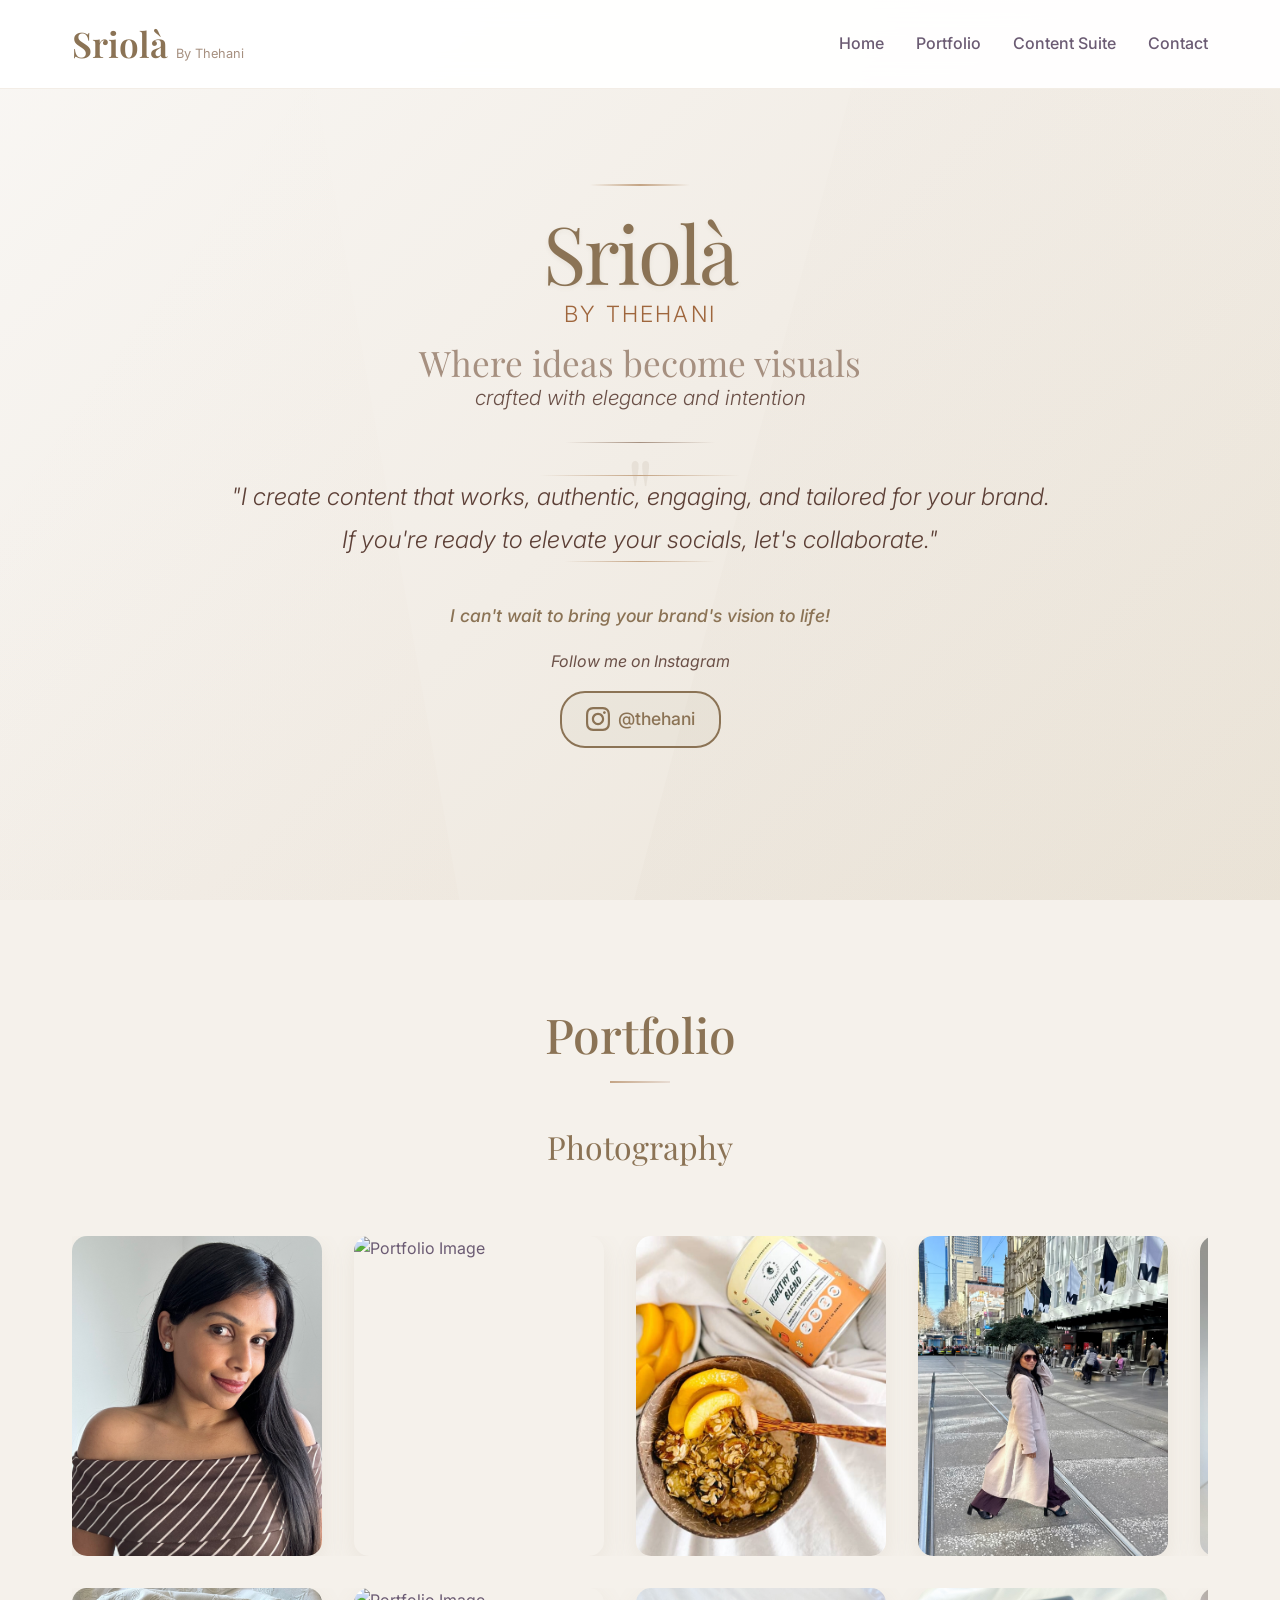
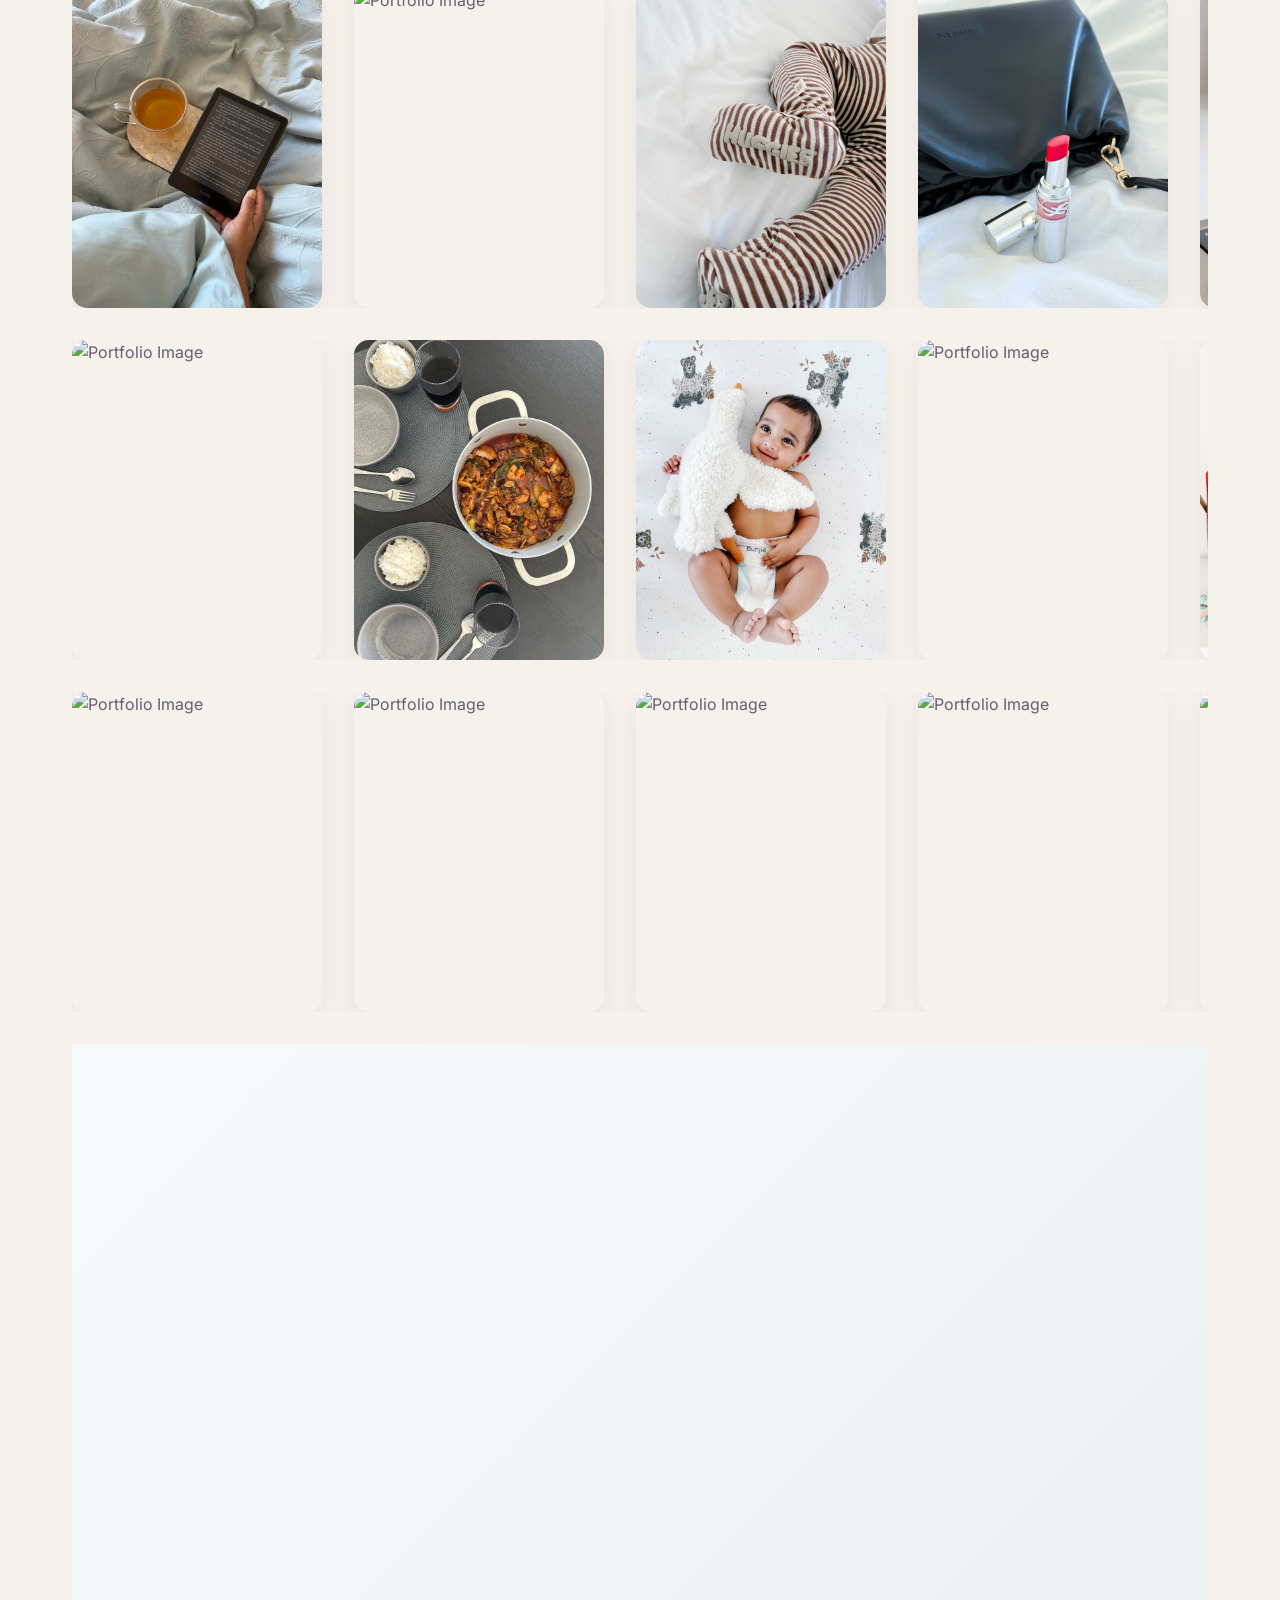
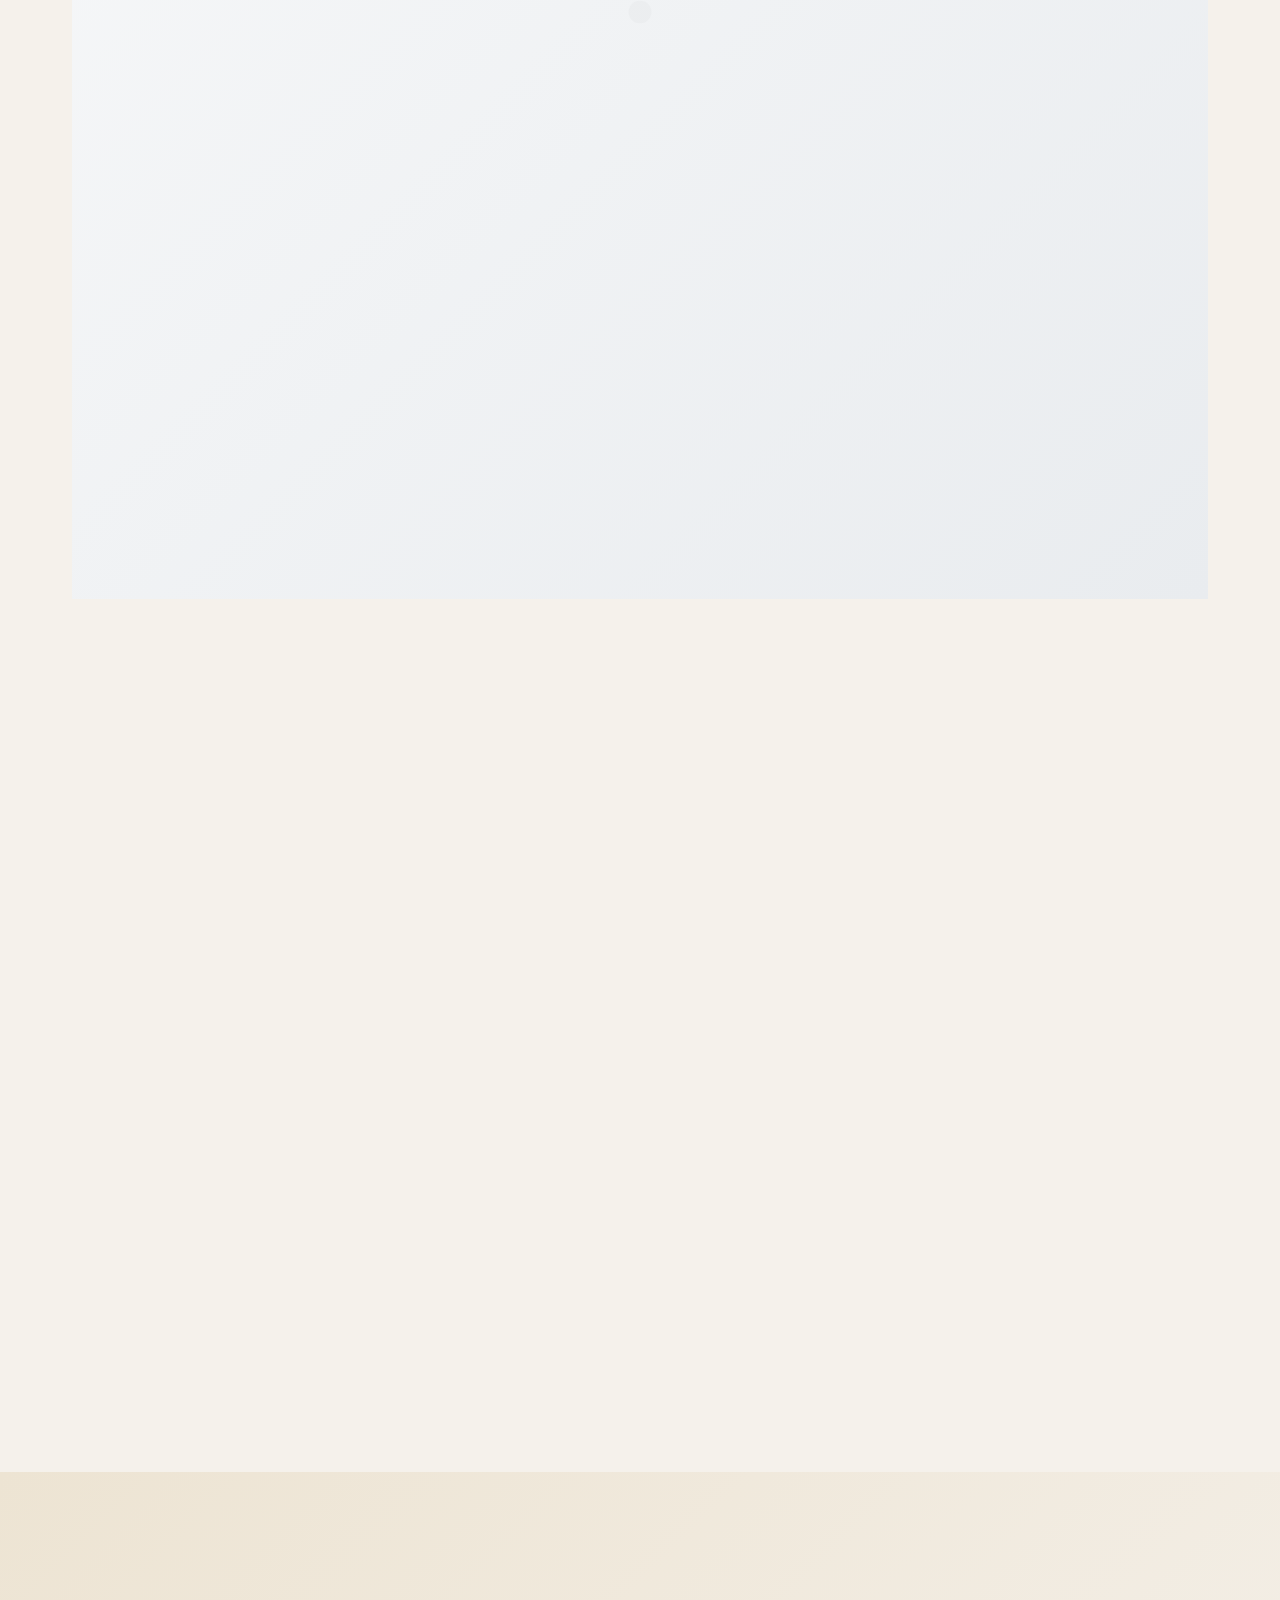
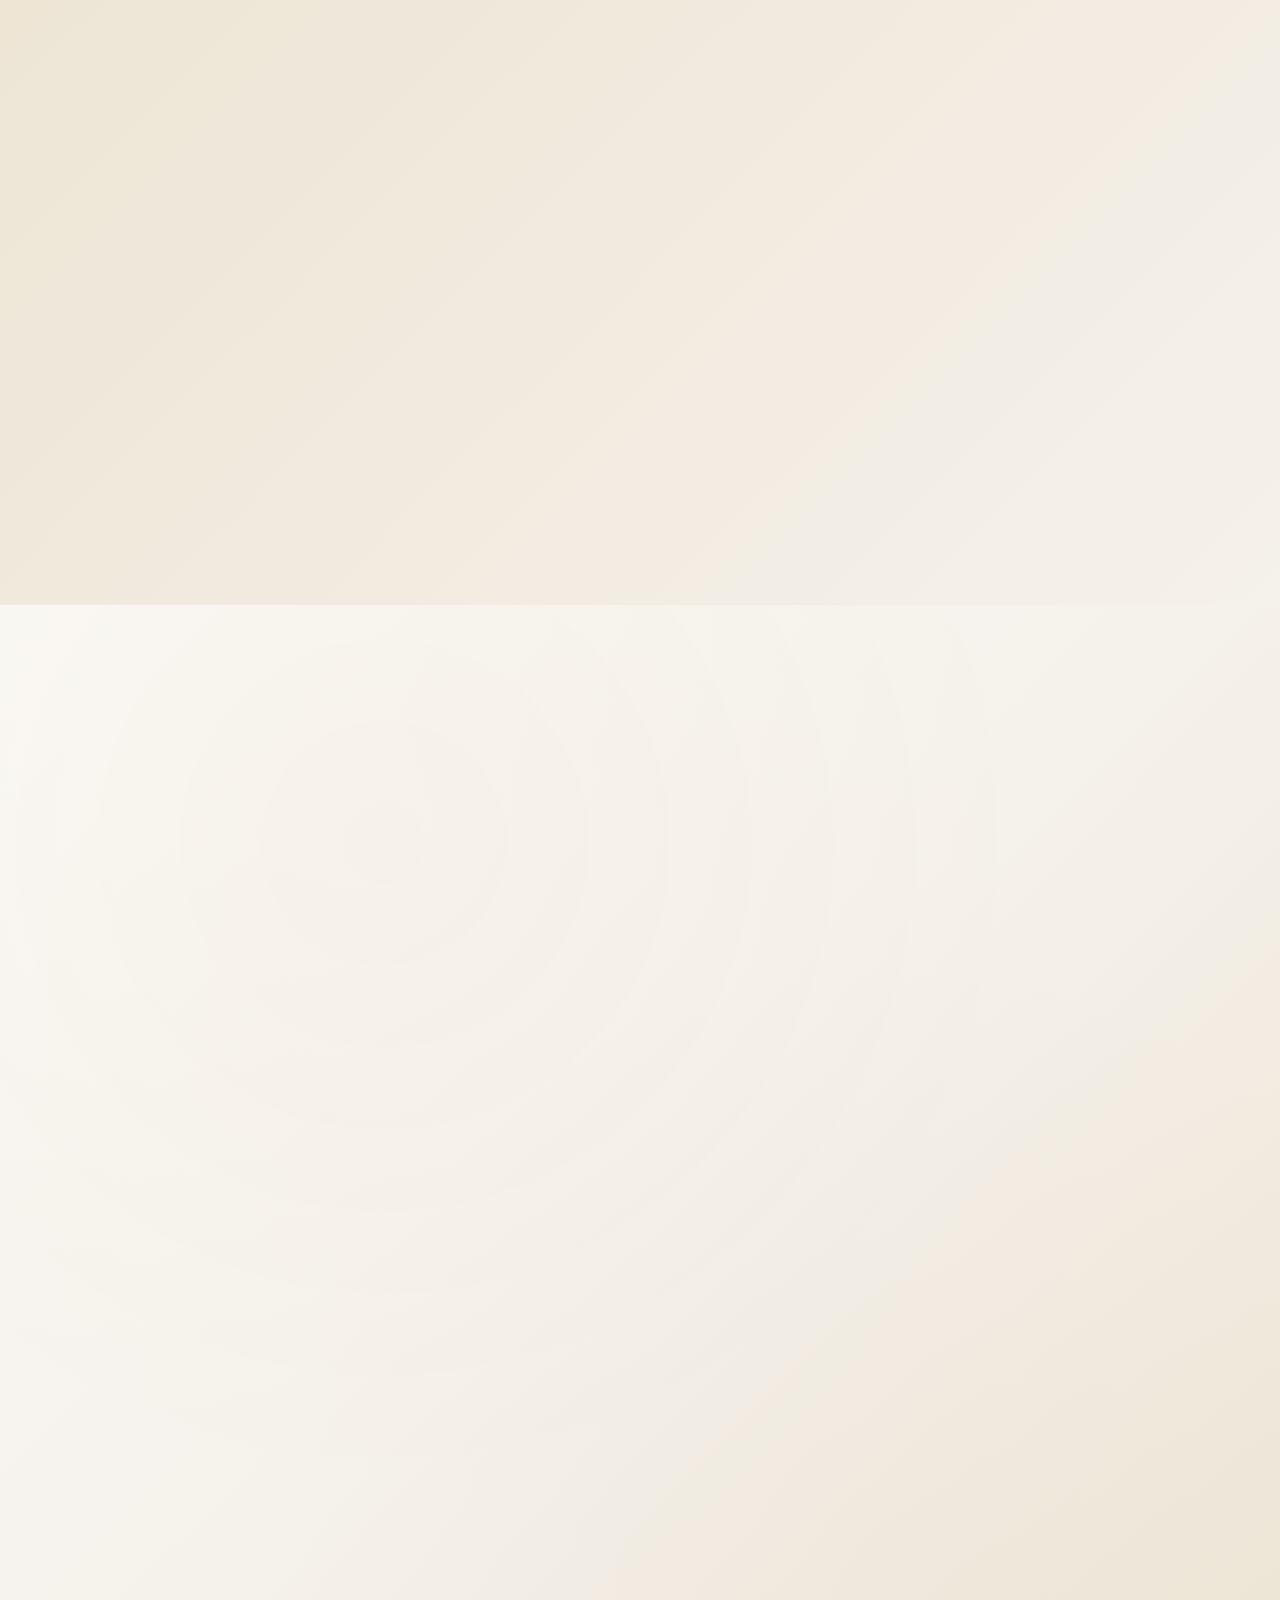
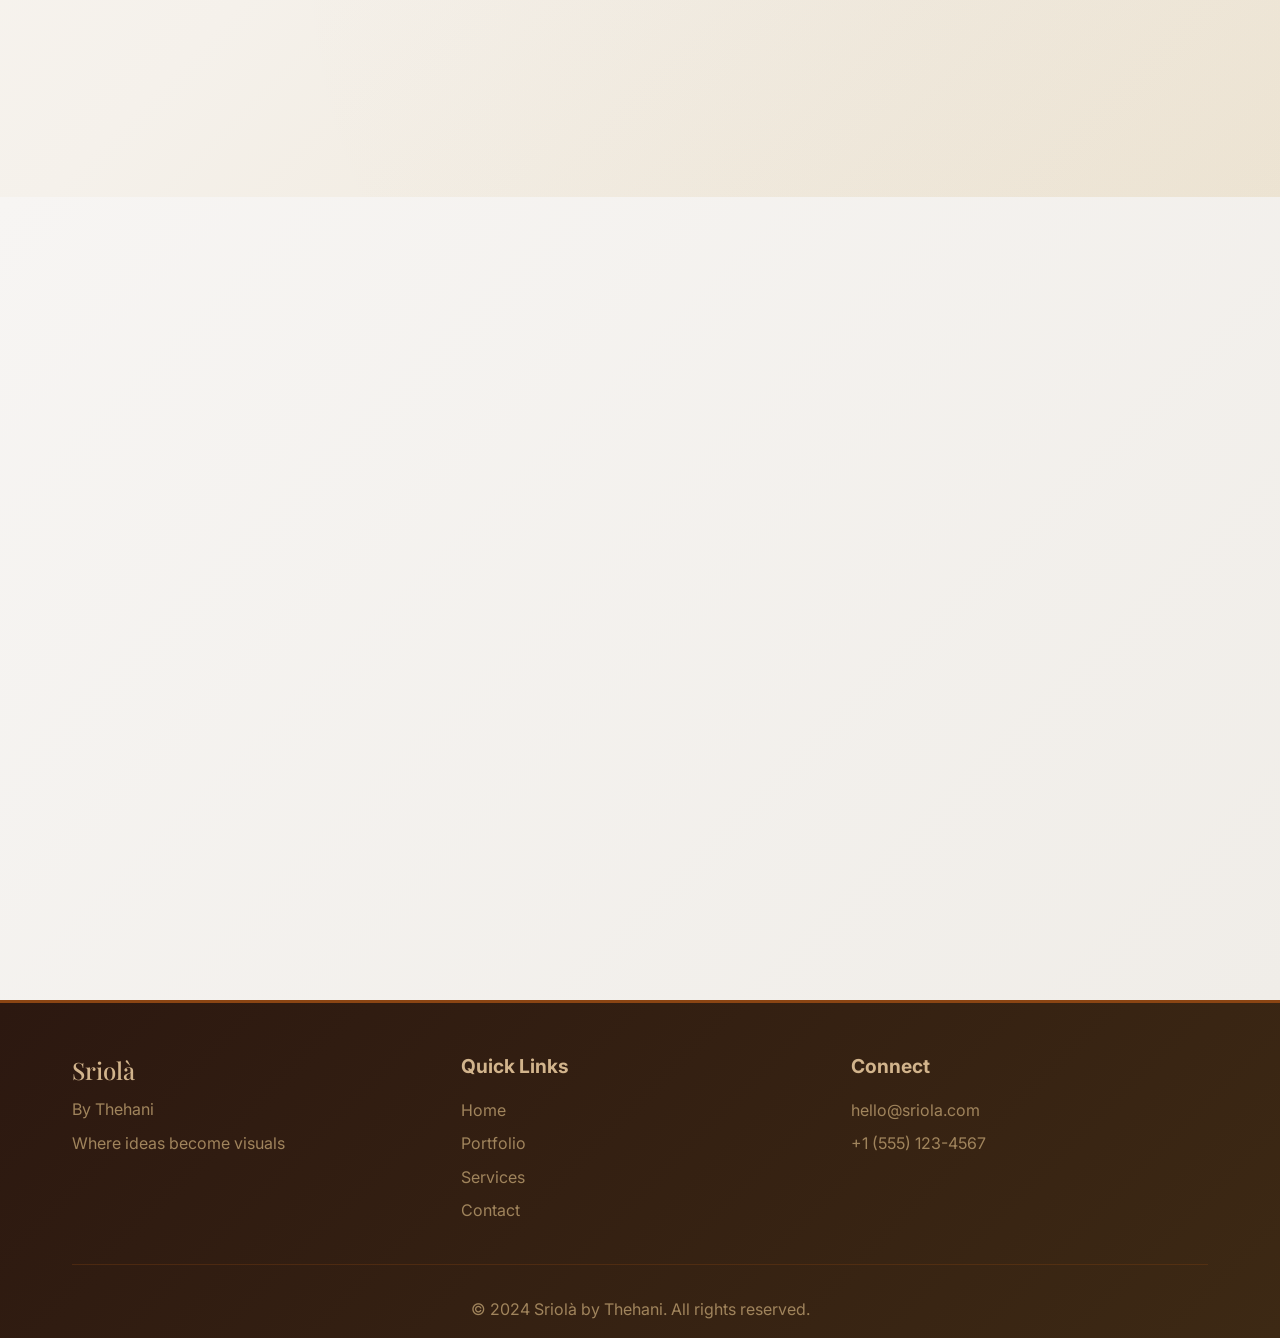
==== commit 62fd5783: "responsiveness changes" ====
--- a/index.html
+++ b/index.html
@@ -63,10 +63,7 @@
                     </a>
                 </div>
                     
-                    <div class="video-buttons">
-                        <button class="see-more-btn video-see-more-btn" id="videoSeeMoreBtn">See All Videos</button>
-                        <button class="see-more-btn video-minimize-btn" id="videoMinimizeBtn" style="display: none;">Show Less</button>
-                    </div>
+    
                 </div>
             </div>
         </section>
@@ -83,6 +80,8 @@
             <div class="portfolio-marquee-gallery">
                 <!-- First Row - Left to Right -->
                 <div class="marquee-row marquee-left-to-right">
+                    <button class="marquee-nav prev" aria-label="Previous images">‹</button>
+                    <button class="marquee-nav next" aria-label="Next images">›</button>
                     <div class="marquee-content">
                         <img src="images/a.jpg" alt="Portfolio Image" class="marquee-image">
                         <img src="images/b.jpg" alt="Portfolio Image" class="marquee-image">
@@ -108,6 +107,8 @@
                 
                 <!-- Second Row - Right to Left -->
                 <div class="marquee-row marquee-right-to-left">
+                    <button class="marquee-nav prev" aria-label="Previous images">‹</button>
+                    <button class="marquee-nav next" aria-label="Next images">›</button>
                     <div class="marquee-content">
                         <img src="images/6.jpg" alt="Portfolio Image" class="marquee-image">
                         <img src="images/7.jpg" alt="Portfolio Image" class="marquee-image">
@@ -133,6 +134,8 @@
                 
                 <!-- Third Row - Left to Right -->
                 <div class="marquee-row marquee-left-to-right">
+                    <button class="marquee-nav prev" aria-label="Previous images">‹</button>
+                    <button class="marquee-nav next" aria-label="Next images">›</button>
                     <div class="marquee-content">
                         <img src="images/15.jpg" alt="Portfolio Image" class="marquee-image">
                         <img src="images/16.jpg" alt="Portfolio Image" class="marquee-image">
@@ -158,6 +161,8 @@
                 
                 <!-- Fourth Row - Right to Left -->
                 <div class="marquee-row marquee-right-to-left">
+                    <button class="marquee-nav prev" aria-label="Previous images">‹</button>
+                    <button class="marquee-nav next" aria-label="Next images">›</button>
                     <div class="marquee-content">
                         <img src="images/24.jpg" alt="Portfolio Image" class="marquee-image">
                         <img src="images/25.jpg" alt="Portfolio Image" class="marquee-image">
@@ -412,19 +417,7 @@
                 </div>
             </div>
             
-            <!-- Video Modal -->
-            <div class="video-modal-phone">
-                <div class="video-modal-content-phone">
-                    <button class="video-modal-close-phone">&times;</button>
-                    <video class="video-modal-player-phone" controls>
-                        <source src="" type="video/mp4">
-                    </video>
-                    <div class="video-modal-info-phone">
-                        <h3 class="video-modal-title-phone"></h3>
-                        <p class="video-modal-desc-phone"></p>
-                    </div>
-                </div>
-            </div>
+            <!-- Video Modal removed - using dynamically created mobile modal -->
 
             <!-- Photo Modal -->
             <div id="photoModal" class="photo-modal">
--- a/styles.css
+++ b/styles.css
@@ -7,6 +7,12 @@
 
 html {
     scroll-behavior: smooth;
+    overflow-x: hidden;
+    box-sizing: border-box;
+}
+
+*, *::before, *::after {
+    box-sizing: inherit;
 }
 
 body {
@@ -15,6 +21,8 @@
     color: #6b5b73;
     background-color: #f7f5f3;
     overflow-x: hidden;
+    width: 100%;
+    max-width: 100%;
 }
 
 .container {
@@ -59,6 +67,9 @@
     padding: 1rem 0;
     transition: all 0.3s ease;
     border-bottom: 1px solid rgba(196, 164, 132, 0.2);
+    max-width: 100%;
+    box-sizing: border-box;
+    overflow: visible;
 }
 
 .nav-container {
@@ -68,6 +79,7 @@
     display: flex;
     justify-content: space-between;
     align-items: center;
+    position: relative;
 }
 
 .nav-logo {
@@ -421,6 +433,8 @@
     width: 100%;
     overflow: hidden;
     position: relative;
+    max-width: 100%;
+    box-sizing: border-box;
 }
 
 .marquee-row {
@@ -429,6 +443,8 @@
     overflow: hidden;
     margin-bottom: 2rem;
     position: relative;
+    max-width: 100%;
+    box-sizing: border-box;
 }
 
 .marquee-content {
@@ -439,6 +455,9 @@
     animation-iteration-count: infinite;
     will-change: transform;
     width: 200%;
+    max-width: none;
+    box-sizing: border-box;
+    cursor: grab;
 }
 
 .marquee-left-to-right .marquee-content {
@@ -472,6 +491,69 @@
     animation-play-state: paused;
 }
 
+/* Manual control states */
+.marquee-row.paused .marquee-content {
+    animation-play-state: paused;
+}
+
+.marquee-row.manual-control .marquee-content {
+    animation: none;
+    transition: transform 0.3s ease;
+}
+
+/* Touch interaction styles */
+.marquee-row.dragging .marquee-content {
+    transition: none;
+    cursor: grabbing;
+}
+
+.marquee-row.dragging .marquee-image {
+    pointer-events: none;
+    user-select: none;
+}
+
+/* Navigation buttons for marquee */
+.marquee-nav {
+    position: absolute;
+    top: 50%;
+    transform: translateY(-50%);
+    background: rgba(255, 255, 255, 0.9);
+    border: none;
+    width: 40px;
+    height: 40px;
+    border-radius: 50%;
+    cursor: pointer;
+    display: flex;
+    align-items: center;
+    justify-content: center;
+    font-size: 18px;
+    color: #8b7355;
+    box-shadow: 0 4px 15px rgba(0, 0, 0, 0.1);
+    transition: all 0.3s ease;
+    z-index: 10;
+    opacity: 0;
+    visibility: hidden;
+}
+
+.marquee-nav:hover {
+    background: rgba(139, 115, 85, 0.9);
+    color: white;
+    transform: translateY(-50%) scale(1.1);
+}
+
+.marquee-nav.prev {
+    left: 10px;
+}
+
+.marquee-nav.next {
+    right: 10px;
+}
+
+.portfolio-marquee-gallery:hover .marquee-nav {
+    opacity: 1;
+    visibility: visible;
+}
+
 /* Keyframe Animations */
 @keyframes marqueeLeftToRight {
     0% {
@@ -534,9 +616,17 @@
     top: 0;
     width: 100%;
     height: 100%;
-    background-color: rgba(0, 0, 0, 0.9);
-    backdrop-filter: blur(5px);
-    transition: opacity 0.3s ease;
+    background-color: rgba(0, 0, 0, 0.95);
+    backdrop-filter: blur(8px);
+    transition: all 0.4s cubic-bezier(0.4, 0, 0.2, 1);
+    overflow: hidden;
+    touch-action: manipulation;
+    -webkit-overflow-scrolling: touch;
+    box-sizing: border-box;
+}
+
+.photo-modal.active {
+    display: flex;
 }
 
 .photo-modal-content {
@@ -546,89 +636,202 @@
     display: flex;
     align-items: center;
     justify-content: center;
-    padding: 2rem;
+    padding: env(safe-area-inset-top, 1rem) env(safe-area-inset-right, 1rem) env(safe-area-inset-bottom, 1rem) env(safe-area-inset-left, 1rem);
     box-sizing: border-box;
+    overflow: hidden;
 }
 
 .photo-modal-close {
     position: absolute;
-    top: 2rem;
-    right: 2rem;
+    top: max(env(safe-area-inset-top), 1rem);
+    right: max(env(safe-area-inset-right), 1rem);
     color: white;
-    font-size: 2rem;
+    font-size: 1.5rem;
     font-weight: bold;
     cursor: pointer;
     z-index: 1001;
-    background: rgba(0, 0, 0, 0.5);
+    background: rgba(0, 0, 0, 0.6);
+    border: 2px solid rgba(255, 255, 255, 0.2);
     border-radius: 50%;
-    width: 50px;
-    height: 50px;
+    width: 44px;
+    height: 44px;
     display: flex;
     align-items: center;
     justify-content: center;
-    transition: background-color 0.3s ease;
-}
-
-.photo-modal-close:hover {
+    transition: all 0.3s cubic-bezier(0.4, 0, 0.2, 1);
+    backdrop-filter: blur(10px);
+    touch-action: manipulation;
+    user-select: none;
+    -webkit-tap-highlight-color: transparent;
+}
+
+.photo-modal-close:hover,
+.photo-modal-close:focus {
     background: rgba(0, 0, 0, 0.8);
+    border-color: rgba(255, 255, 255, 0.4);
+    transform: scale(1.1);
+    outline: none;
+}
+
+.photo-modal-close:active {
+    transform: scale(0.95);
 }
 
 #modalPhoto {
-    max-width: 90%;
-    max-height: 90%;
+    max-width: calc(100vw - 2rem);
+    max-height: calc(100vh - 2rem);
+    width: auto;
+    height: auto;
     object-fit: contain;
-    border-radius: 10px;
-    box-shadow: 0 20px 60px rgba(0, 0, 0, 0.5);
-    transition: opacity 0.3s ease, transform 0.3s ease;
+    object-position: center;
+    border-radius: 8px;
+    box-shadow: 0 25px 80px rgba(0, 0, 0, 0.6);
+    transition: all 0.4s cubic-bezier(0.4, 0, 0.2, 1);
+    transform: scale(1);
+    will-change: transform, opacity;
+    image-rendering: -webkit-optimize-contrast;
+    image-rendering: crisp-edges;
+    backface-visibility: hidden;
+    -webkit-backface-visibility: hidden;
+}
+
+#modalPhoto.loading {
+    opacity: 0;
+    transform: scale(0.9);
+}
+
+#modalPhoto.loaded {
+    opacity: 1;
+    transform: scale(1);
 }
 
 .photo-nav-btn {
     position: absolute;
     top: 50%;
     transform: translateY(-50%);
-    background: rgba(255, 255, 255, 0.1);
-    border: none;
+    background: rgba(255, 255, 255, 0.15);
+    border: 2px solid rgba(255, 255, 255, 0.2);
     color: white;
-    font-size: 1.5rem;
-    padding: 1rem;
+    font-size: 1.2rem;
+    padding: 0;
     cursor: pointer;
     border-radius: 50%;
-    width: 60px;
-    height: 60px;
+    width: 56px;
+    height: 56px;
     display: flex;
     align-items: center;
     justify-content: center;
-    transition: background-color 0.3s ease, transform 0.3s ease;
-    backdrop-filter: blur(10px);
-}
-
-.photo-nav-btn:hover {
-    background: rgba(255, 255, 255, 0.2);
+    transition: all 0.3s cubic-bezier(0.4, 0, 0.2, 1);
+    backdrop-filter: blur(15px);
+    touch-action: manipulation;
+    user-select: none;
+    -webkit-tap-highlight-color: transparent;
+    z-index: 1001;
+}
+
+.photo-nav-btn:hover,
+.photo-nav-btn:focus {
+    background: rgba(255, 255, 255, 0.25);
+    border-color: rgba(255, 255, 255, 0.4);
     transform: translateY(-50%) scale(1.1);
+    outline: none;
+}
+
+.photo-nav-btn:active {
+    transform: translateY(-50%) scale(0.95);
+}
+
+.photo-nav-btn:disabled {
+    opacity: 0.3;
+    cursor: not-allowed;
+    transform: translateY(-50%);
+}
+
+.photo-nav-btn svg {
+    width: 20px;
+    height: 20px;
+    stroke-width: 2.5;
 }
 
 .photo-prev-btn {
-    left: 2rem;
+    left: max(env(safe-area-inset-left), 1rem);
 }
 
 .photo-next-btn {
-    right: 2rem;
+    right: max(env(safe-area-inset-right), 1rem);
 }
 
 .photo-counter {
     position: absolute;
-    bottom: 2rem;
+    bottom: max(env(safe-area-inset-bottom), 1.5rem);
     left: 50%;
     transform: translateX(-50%);
     color: white;
-    background: rgba(0, 0, 0, 0.5);
-    padding: 0.5rem 1rem;
-    border-radius: 20px;
+    background: rgba(0, 0, 0, 0.6);
+    border: 1px solid rgba(255, 255, 255, 0.2);
+    padding: 0.75rem 1.25rem;
+    border-radius: 25px;
     font-size: 0.9rem;
-    backdrop-filter: blur(10px);
+    font-weight: 500;
+    backdrop-filter: blur(15px);
+    user-select: none;
+    pointer-events: none;
 }
 
 /* Responsive optimizations */
+@media (max-width: 1024px) {
+    .photo-modal-content {
+        padding: env(safe-area-inset-top, 0.75rem) env(safe-area-inset-right, 0.75rem) env(safe-area-inset-bottom, 0.75rem) env(safe-area-inset-left, 0.75rem);
+    }
+    
+    #modalPhoto {
+        max-width: calc(100% - 1.5rem);
+        max-height: calc(100% - 1.5rem);
+    }
+    
+    /* Footer tablet adjustments for iPad and tablet devices */
+    .footer {
+        padding: 2.5rem 0 1.5rem;
+    }
+    
+    .footer-content {
+        grid-template-columns: repeat(auto-fit, minmax(220px, 1fr));
+        gap: 1.8rem;
+        margin-bottom: 1.8rem;
+        padding: 0 1.5rem;
+    }
+    
+    .footer-brand h3 {
+        font-size: 1.4rem;
+        margin-bottom: 0.8rem;
+    }
+    
+    .footer-brand p {
+        margin-bottom: 0.6rem;
+        font-size: 0.95rem;
+    }
+    
+    .footer-links h4,
+    .footer-contact h4 {
+        font-size: 1.15rem;
+        margin-bottom: 0.8rem;
+    }
+    
+    .footer-links li {
+        margin-bottom: 0.4rem;
+    }
+    
+    .footer-contact p {
+        margin-bottom: 0.4rem;
+        font-size: 0.95rem;
+    }
+    
+    .footer-bottom {
+        padding: 1.8rem 1.5rem 1rem;
+        font-size: 0.9rem;
+    }
+}
+
 @media (max-width: 768px) {
     .marquee-image {
         width: 180px;
@@ -641,29 +844,30 @@
     }
     
     .photo-modal-content {
-        padding: 1rem;
+        padding: env(safe-area-inset-top, 0.5rem) env(safe-area-inset-right, 0.5rem) env(safe-area-inset-bottom, 0.5rem) env(safe-area-inset-left, 0.5rem);
     }
     
     .photo-modal-close {
-        top: 1rem;
-        right: 1rem;
-        width: 40px;
-        height: 40px;
-        font-size: 1.5rem;
+        width: 48px;
+        height: 48px;
+        font-size: 1.4rem;
     }
     
     .photo-nav-btn {
-        width: 50px;
-        height: 50px;
-        font-size: 1.2rem;
-    }
-    
-    .photo-prev-btn {
-        left: 1rem;
-    }
-    
-    .photo-next-btn {
-        right: 1rem;
+        width: 52px;
+        height: 52px;
+        font-size: 1.1rem;
+    }
+    
+    .photo-nav-btn svg {
+        width: 18px;
+        height: 18px;
+    }
+    
+    #modalPhoto {
+        max-width: calc(100% - 1rem);
+        max-height: calc(100% - 1rem);
+        border-radius: 6px;
     }
 }
 
@@ -678,20 +882,89 @@
         animation-duration: 30s;
     }
     
+    .photo-modal-close {
+        width: 44px;
+        height: 44px;
+        font-size: 1.3rem;
+    }
+    
+    .photo-nav-btn {
+        width: 48px;
+        height: 48px;
+        font-size: 1rem;
+    }
+    
+    .photo-nav-btn svg {
+        width: 16px;
+        height: 16px;
+    }
+    
+    .photo-counter {
+        font-size: 0.85rem;
+        padding: 0.6rem 1rem;
+    }
+    
     #modalPhoto {
-        max-width: 95%;
-        max-height: 85%;
+        max-width: calc(100% - 0.75rem);
+        max-height: calc(100% - 0.75rem);
+        border-radius: 4px;
+    }
+}
+
+@media (max-width: 320px) {
+    .photo-modal-close {
+        width: 40px;
+        height: 40px;
+        font-size: 1.2rem;
     }
     
     .photo-nav-btn {
-        width: 45px;
-        height: 45px;
-        font-size: 1rem;
+        width: 44px;
+        height: 44px;
+    }
+    
+    .photo-nav-btn svg {
+        width: 14px;
+        height: 14px;
     }
     
     .photo-counter {
-        bottom: 1rem;
         font-size: 0.8rem;
+        padding: 0.5rem 0.8rem;
+    }
+}
+
+/* Landscape orientation optimizations */
+@media (max-height: 500px) and (orientation: landscape) {
+    .photo-modal-close {
+        top: 0.5rem;
+        right: 0.5rem;
+        width: 36px;
+        height: 36px;
+        font-size: 1.1rem;
+    }
+    
+    .photo-nav-btn {
+        width: 44px;
+        height: 44px;
+    }
+    
+    .photo-counter {
+        bottom: 0.5rem;
+        font-size: 0.8rem;
+        padding: 0.4rem 0.8rem;
+    }
+    
+    #modalPhoto {
+        max-height: calc(100% - 0.5rem);
+    }
+}
+
+/* High DPI displays */
+@media (-webkit-min-device-pixel-ratio: 2), (min-resolution: 192dpi) {
+    #modalPhoto {
+        image-rendering: -webkit-optimize-contrast;
+        image-rendering: optimize-contrast;
     }
 }
 
@@ -1060,7 +1333,9 @@
 }
 
 .contact-details {
-    space-y: 1rem;
+    display: flex;
+    flex-direction: column;
+    gap: 1rem;
 }
 
 .contact-item {
@@ -1474,7 +1749,7 @@
     
     .nav-menu {
         position: fixed;
-        left: -100%;
+        right: -100%;
         top: 70px;
         flex-direction: column;
         background-color: rgba(247, 245, 243, 0.98);
@@ -1485,6 +1760,9 @@
         box-shadow: 0 10px 27px rgba(0, 0, 0, 0.1);
         padding: 2rem 0;
         z-index: 999;
+        border-radius: 0;
+        border: none;
+        border-top: none;
     }
     
     .nav-link {
@@ -1494,7 +1772,7 @@
     }
 
     .nav-menu.active {
-        left: 0;
+        right: 0;
     }
 
     .hamburger {
@@ -1704,20 +1982,23 @@
         padding: 6rem 0 2rem;
     }
     
-    /* Brand logos mobile styles - Enhanced */
+    /* Brand logos mobile styles - Enhanced with perfect centering */
     .brands {
         padding: 6rem 0;
+        text-align: center;
     }
     
     .brands .section-title {
         font-size: 2.4rem;
         margin-bottom: 0.8rem;
+        text-align: center;
     }
     
     .brands-subtitle {
         font-size: 1rem;
         margin-bottom: 3rem;
         padding: 0 1rem;
+        text-align: center;
     }
     
     .brands-grid {
@@ -1725,6 +2006,9 @@
         gap: 1rem;
         padding: 2rem 1rem;
         max-width: 500px;
+        margin: 0 auto;
+        justify-items: center;
+        align-items: center;
     }
     
     .brand-logo {
@@ -1737,6 +2021,10 @@
         box-shadow: 0 4px 20px rgba(139, 115, 85, 0.1),
                     0 1px 4px rgba(139, 115, 85, 0.05),
                     inset 0 1px 0 rgba(255, 255, 255, 0.6);
+        margin: 0 auto;
+        display: flex;
+        align-items: center;
+        justify-content: center;
     }
     
     .brand-logo:hover {
@@ -1752,26 +2040,113 @@
         object-fit: cover;
         border-radius: 100%;
         filter: grayscale(15%) opacity(0.9) contrast(1.05);
+        display: block;
+        margin: 0 auto;
     }
     
     .brand-logo:hover .brand-img {
         filter: grayscale(0%) opacity(1) contrast(1.15) brightness(1.03);
         transform: scale(1.05);
     }
+    
+    /* Contact section mobile centering styles */
+    .contact {
+        text-align: center;
+    }
+    
+    .contact-content {
+        grid-template-columns: 1fr;
+        gap: 2rem;
+        text-align: center;
+    }
+    
+    .contact-info {
+        text-align: center;
+        margin: 0 auto;
+    }
+    
+    .contact-info h3 {
+        text-align: center;
+        margin: 0 auto 1rem;
+    }
+    
+    .contact-info p {
+        text-align: center;
+        margin: 0 auto 2rem;
+    }
+    
+    .contact-details {
+        text-align: center;
+        align-items: center;
+    }
+    
+    .contact-item {
+        text-align: center;
+        margin: 0 auto 1rem;
+    }
+    
+    /* Footer mobile centering styles */
+    .footer {
+        text-align: center;
+    }
+    
+    .footer-content {
+        grid-template-columns: 1fr;
+        gap: 2rem;
+        text-align: center;
+        padding: 0 1rem;
+    }
+    
+    .footer-brand,
+    .footer-links,
+    .footer-contact {
+        text-align: center;
+        margin: 0 auto;
+    }
+    
+    .footer-brand h3,
+    .footer-brand p,
+    .footer-links h4,
+    .footer-contact h4,
+    .footer-contact p {
+        text-align: center;
+        margin-left: auto;
+        margin-right: auto;
+    }
+    
+    .footer-links ul {
+        text-align: center;
+        padding: 0;
+    }
+    
+    .footer-bottom {
+        text-align: center;
+        padding: 2rem 1rem 1rem;
+    }
 }
 
 /* Extra small mobile devices */
 @media (max-width: 360px) {
+    .brands {
+        text-align: center;
+    }
+    
     .brands-grid {
         grid-template-columns: repeat(2, 1fr);
         gap: 1.5rem;
         padding: 2rem 0.5rem;
+        margin: 0 auto;
+        justify-items: center;
+        align-items: center;
     }
     
     .brand-logo {
         width: 90px;
         height: 90px;
         margin: 0 auto;
+        display: flex;
+        align-items: center;
+        justify-content: center;
     }
     
     .brand-img {
@@ -1780,6 +2155,8 @@
         object-fit: cover;
         object-position: center;
         border-radius: 100%;
+        display: block;
+        margin: 0 auto;
         aspect-ratio: 1 / 1;
     }
 
@@ -1917,12 +2294,12 @@
         display: none;
     }
     
-    /* Hide video items beyond the 3rd on desktop */
-    .video-item:nth-child(n+4) {
+    /* Hide video items beyond the 6th on desktop */
+    .video-item:nth-child(n+7) {
         display: none;
     }
     
-    .video-item:nth-child(n+4).show-more {
+    .video-item:nth-child(n+7).show-more {
         display: flex !important;
     }
     
@@ -1945,12 +2322,12 @@
         display: block;
     }
     
-    /* Hide video items beyond the 4th on mobile */
-    .video-item:nth-child(n+5) {
+    /* Hide video items beyond the 6th on mobile */
+    .video-item:nth-child(n+7) {
         display: none;
     }
     
-    .video-item:nth-child(n+5).show-more {
+    .video-item:nth-child(n+7).show-more {
         display: flex !important;
     }
     
@@ -2054,8 +2431,8 @@
     text-align: center;
 }
 
-/* Hide videos beyond the first 3 by default */
-.video-item:nth-child(n+4) {
+/* Hide videos beyond the first 6 by default */
+.video-item:nth-child(n+7) {
     display: none;
 }
 
@@ -2286,8 +2663,10 @@
     }
 }
 
-/* Video Modal for Phone Design */
-.video-modal-phone {
+/* Phone modal styles removed - using mobile modal only */
+
+/* Video Modal for Mobile (dynamically created) */
+.video-modal-mobile {
     display: none;
     position: fixed;
     top: 0;
@@ -2300,11 +2679,14 @@
     justify-content: center;
 }
 
-.video-modal-phone.active {
+.video-modal-mobile.active {
     display: flex;
 }
 
-.video-modal-content-phone {
+/* Phone modal content styles removed */
+
+/* Mobile Modal Content Styles */
+.video-modal-content-mobile {
     position: relative;
     max-width: 90%;
     max-height: 90%;
@@ -2314,14 +2696,14 @@
     box-shadow: 0 25px 50px rgba(0, 0, 0, 0.5);
 }
 
-.video-modal-player-phone {
+.video-modal-player-mobile {
     width: 100%;
     height: auto;
     max-height: 70vh;
     display: block;
 }
 
-.video-modal-close-phone {
+.video-modal-close-mobile {
     position: absolute;
     top: 15px;
     right: 20px;
@@ -2334,30 +2716,137 @@
     border-radius: 50%;
     cursor: pointer;
     z-index: 1001;
-    transition: all 0.3s ease;
-}
-
-.video-modal-close-phone:hover {
+    display: flex;
+    align-items: center;
+    justify-content: center;
+    transition: background 0.3s ease;
+}
+
+.video-modal-close-mobile:hover {
     background: rgba(0, 0, 0, 0.9);
-    transform: scale(1.1);
-}
-
-.video-modal-info-phone {
-    padding: 2rem;
+}
+
+.video-modal-info-mobile {
+    padding: 20px;
     text-align: center;
-}
-
-.video-modal-title-phone {
-    font-size: 1.8rem;
-    color: #8b7355;
-    margin-bottom: 1rem;
-    font-weight: 500;
-}
-
-.video-modal-desc-phone {
-    color: #a69080;
+    font-family: 'Segoe UI', 'Roboto', 'Helvetica Neue', Arial, sans-serif;
+}
+
+.video-modal-title-mobile {
+    font-size: clamp(1.2rem, 2.5vw, 1.8rem);
+    margin-bottom: 12px;
+    color: #2c3e50;
+    font-weight: 600;
+    font-family: 'Segoe UI', 'Roboto', 'Helvetica Neue', Arial, sans-serif;
+    letter-spacing: 0.5px;
+    text-align: center;
+}
+
+.video-modal-desc-mobile {
+    color: #5a6c7d;
     line-height: 1.6;
-    font-size: 1.1rem;
+    font-size: clamp(0.85rem, 2vw, 1.1rem);
+    font-family: 'Segoe UI', 'Roboto', 'Helvetica Neue', Arial, sans-serif;
+    max-width: 90%;
+    margin: 0 auto;
+    text-align: center;
+    display: block;
+    width: 100%;
+}
+
+/* Mobile Modal Responsive Design */
+@media (max-width: 768px) {
+    .video-modal-content-mobile {
+        max-width: 98%;
+        max-height: 95%;
+        margin: 2.5% 1%;
+        border-radius: 8px;
+    }
+    
+    .video-modal-player-mobile {
+        max-height: 80vh;
+    }
+    
+    .video-modal-close-mobile {
+        top: 10px;
+        right: 15px;
+        width: 40px;
+        height: 40px;
+        font-size: 24px;
+    }
+    
+    .video-modal-info-mobile {
+        padding: 10px 15px;
+    }
+    
+    .video-modal-title-mobile {
+         font-size: clamp(1.1rem, 2.2vw, 1.5rem);
+         font-weight: 600;
+         letter-spacing: 0.3px;
+         margin-bottom: 8px;
+         text-align: center;
+     }
+     
+     .video-modal-desc-mobile {
+         font-size: clamp(0.8rem, 1.8vw, 1rem);
+         line-height: 1.5;
+         text-align: center;
+         display: block;
+         width: 100%;
+         margin: 0 auto;
+     }
+}
+
+@media (max-width: 480px) {
+    .video-modal-content-mobile {
+        max-width: calc(100% - 100px);
+        max-height: calc(100% - 20px);
+        margin: 10px 50px;
+        border-radius: 12px;
+        width: calc(100vw - 100px);
+        height: auto;
+        display: flex;
+        flex-direction: column;
+    }
+    
+    .video-modal-player-mobile {
+        max-height: 85vh;
+        flex: 1;
+        object-fit: contain;
+        width: 100%;
+    }
+    
+    .video-modal-close-mobile {
+        top: 10px;
+        right: 15px;
+        width: 40px;
+        height: 40px;
+        font-size: 22px;
+        z-index: 1002;
+    }
+    
+    .video-modal-info-mobile {
+        padding: 8px 15px;
+        flex-shrink: 0;
+        background: white;
+    }
+    
+    .video-modal-title-mobile {
+         font-size: clamp(1rem, 2vw, 1.3rem);
+         margin-bottom: 6px;
+         font-weight: 600;
+         letter-spacing: 0.2px;
+         text-align: center;
+     }
+     
+     .video-modal-desc-mobile {
+         font-size: clamp(0.75rem, 1.5vw, 0.95rem);
+         line-height: 1.4;
+         margin: 0 auto;
+         text-align: center;
+         display: block;
+         width: 100%;
+     }
 }
 
 /* Responsive Design */
@@ -2420,8 +2909,8 @@
         padding: 0;
     }
     
-    /* Show only first 3 videos on mobile by default */
-    .video-item:nth-child(n+4) {
+    /* Show only first 6 videos on mobile by default */
+    .video-item:nth-child(n+7) {
         display: none;
     }
     
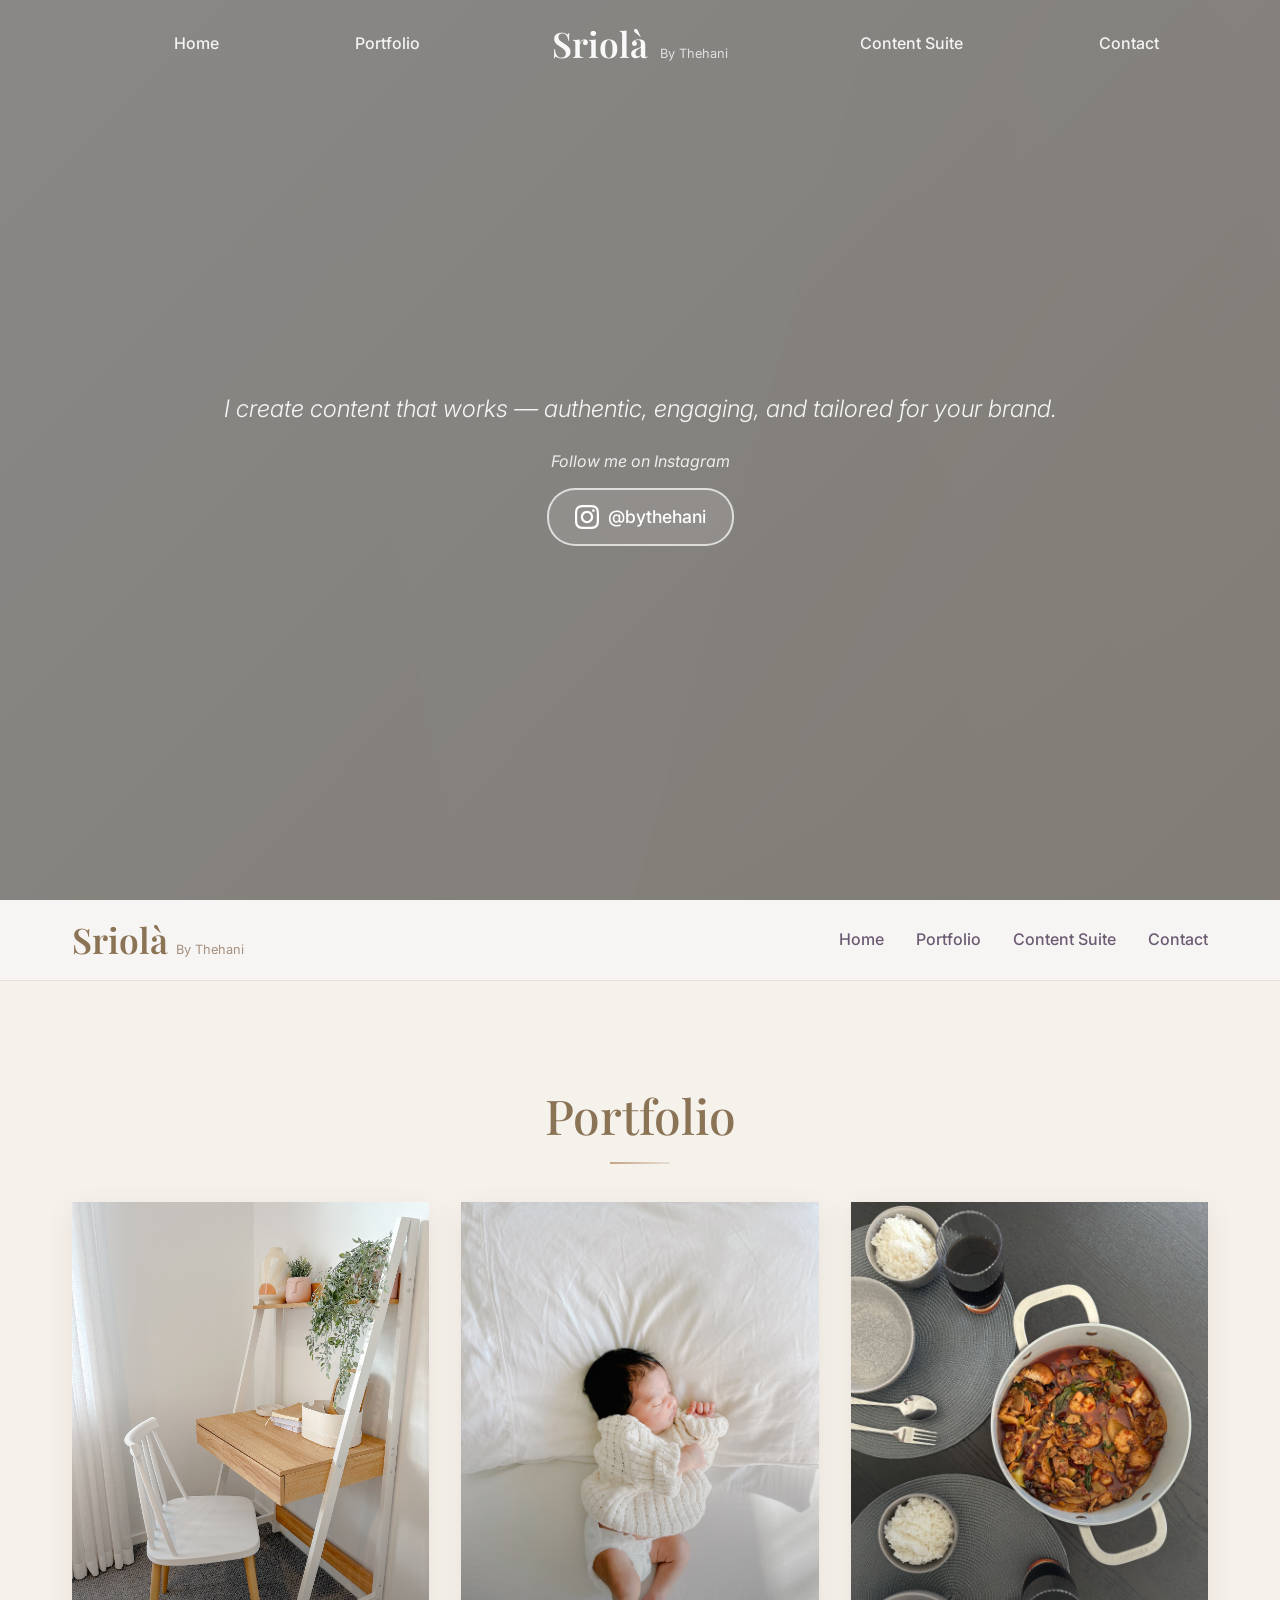
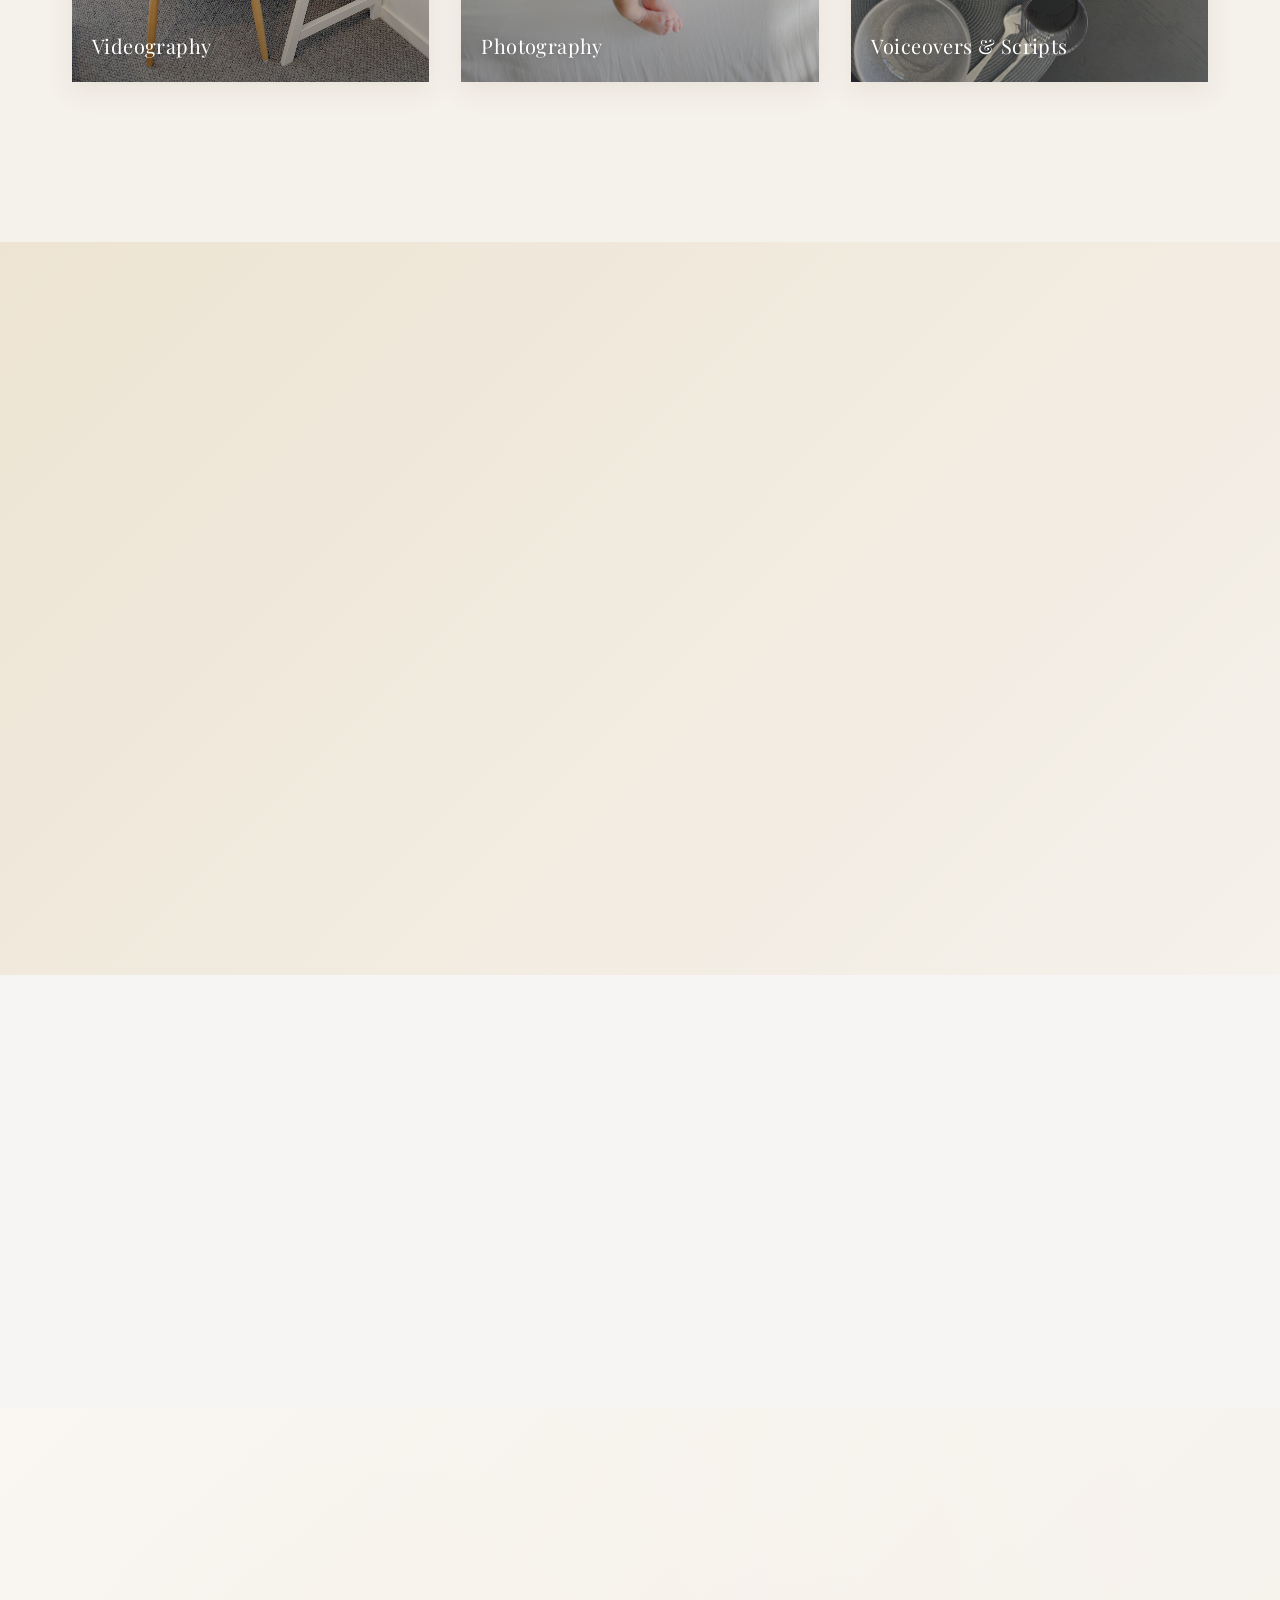
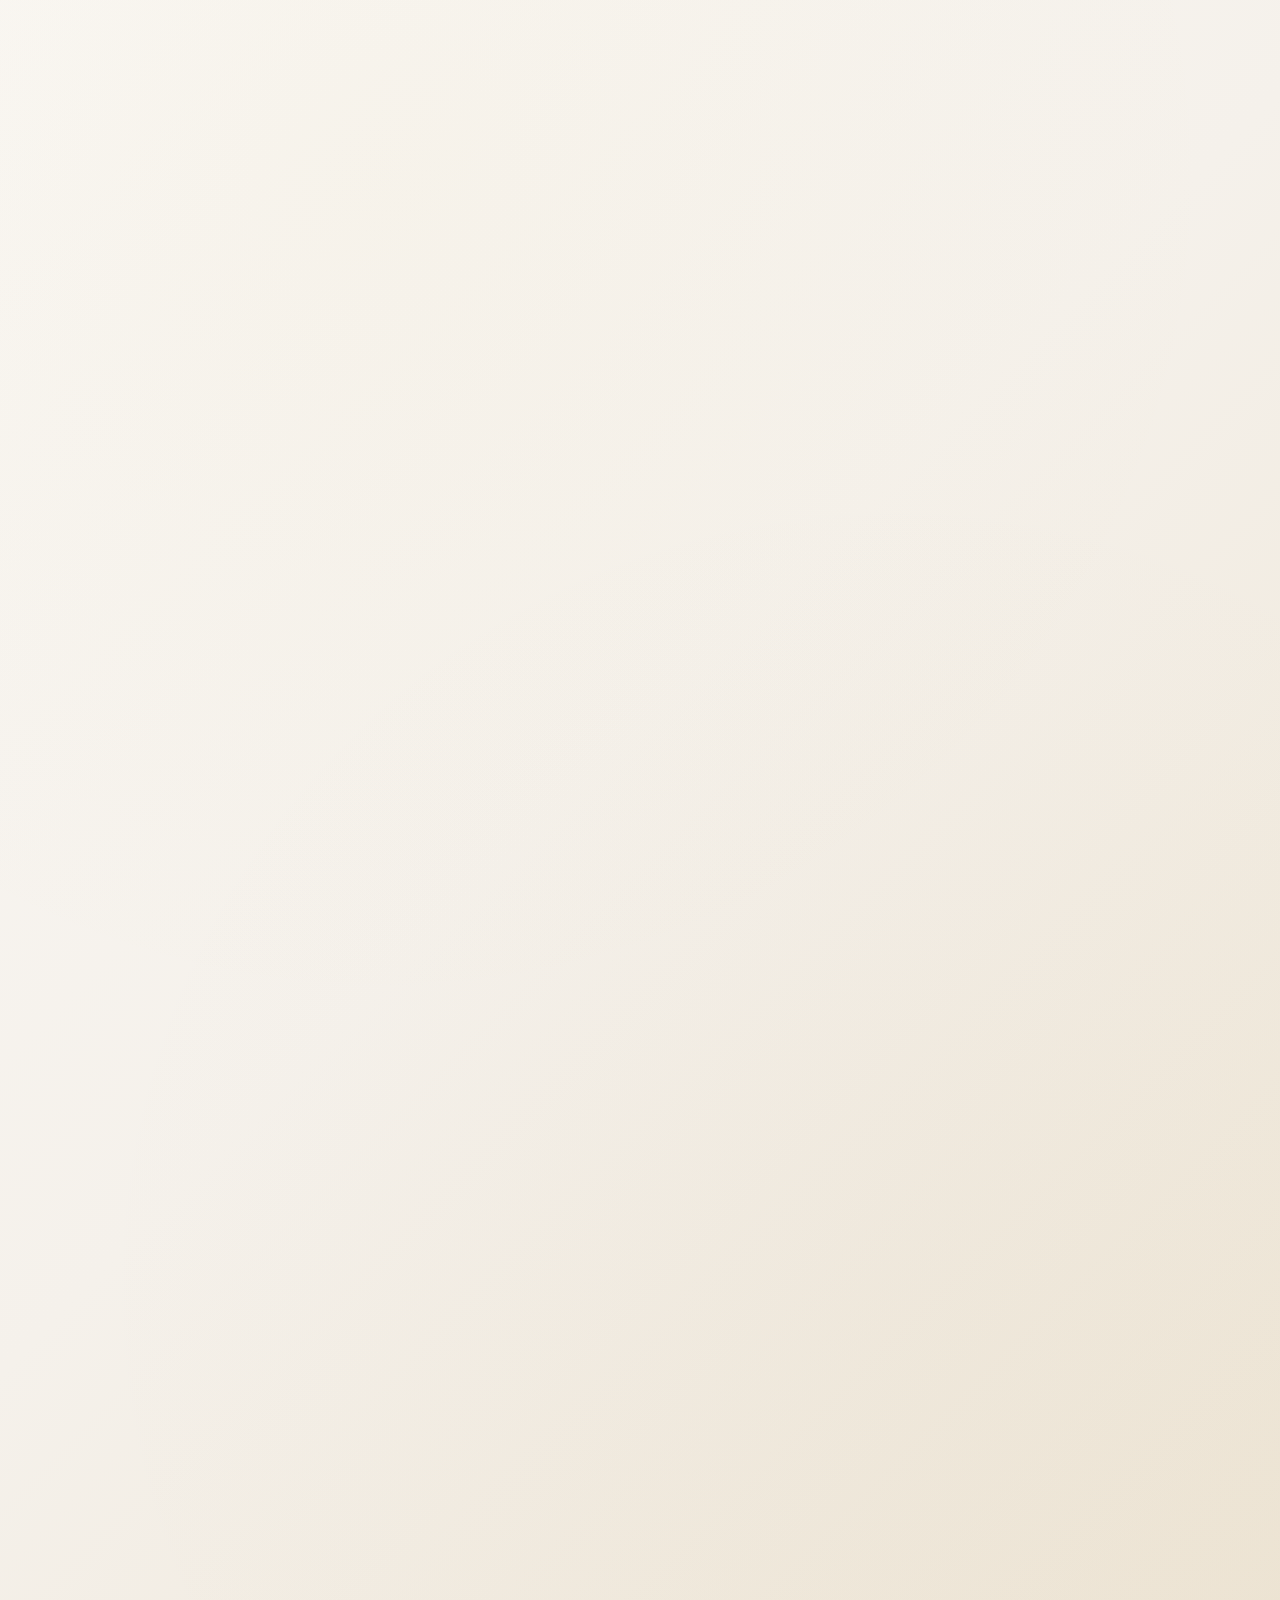
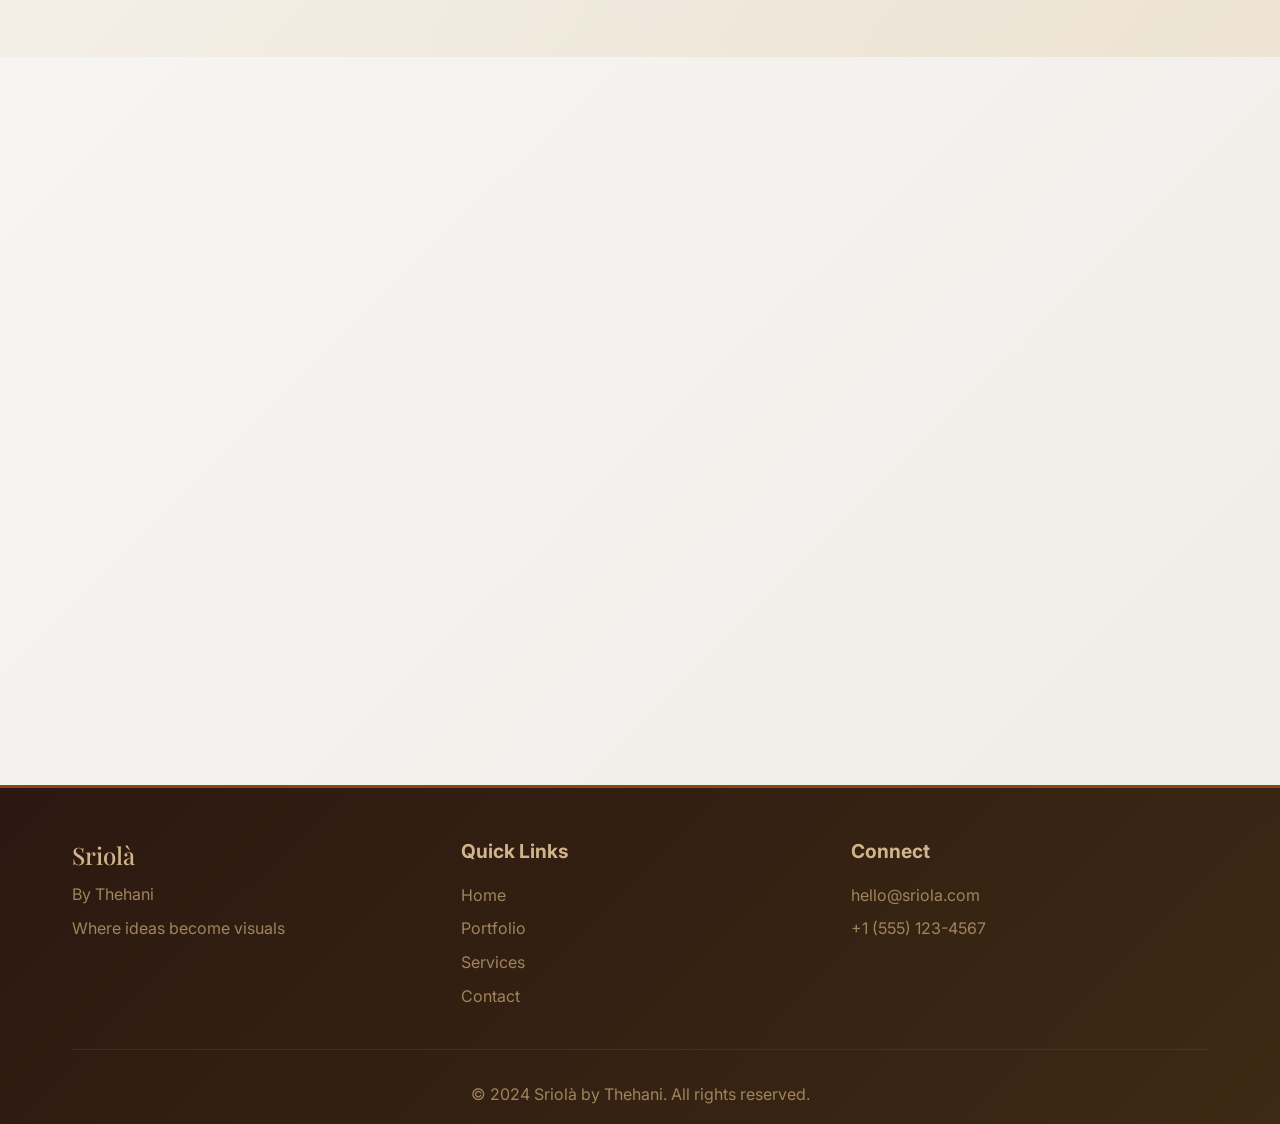
==== commit 1e32fb32: "revision" ====
--- a/index.html
+++ b/index.html
@@ -8,8 +8,54 @@
     <link href="https://fonts.googleapis.com/css2?family=Playfair+Display:wght@300;400;500;600&family=Inter:wght@300;400;500;600&display=swap" rel="stylesheet">
 </head>
 <body>
-    <!-- Navigation -->
-    <nav class="navbar">
+    <!-- Navigation (Hero) -->
+    <nav class="navbar nav-hero">
+        <div class="nav-container nav-center-layout">
+            <ul class="nav-menu nav-left">
+                <li><a href="#home" class="nav-link">Home</a></li>
+                <li><a href="#portfolio" class="nav-link">Portfolio</a></li>
+            </ul>
+            <div class="nav-logo">
+                <h1>Sriolà</h1>
+                <span class="by-text">By Thehani</span>
+            </div>
+            <ul class="nav-menu nav-right">
+                <li><a href="#services" class="nav-link">Content Suite</a></li>
+                <li><a href="#contact" class="nav-link">Contact</a></li>
+            </ul>
+        </div>
+    </nav>
+
+    <!-- Home Section -->
+    <section id="home" class="hero">
+        <!-- Slideshow background -->
+        <div class="hero-slideshow">
+            <div class="hero-slide hero-slide-1"></div>
+            <div class="hero-slide hero-slide-2"></div>
+            <div class="hero-slide hero-slide-3"></div>
+        </div>
+        <div class="hero-overlay"></div>
+        <div class="hero-container">
+            <!-- Keep only the quote and Instagram CTA -->
+            <div class="hero-quote">
+                <blockquote>
+                    I create content that works — authentic, engaging, and tailored for your brand.
+                </blockquote>
+            </div>
+            <div class="cta-section">
+                <p class="instagram-text">Follow me on Instagram</p>
+                <a href="https://instagram.com/bythehani" target="_blank" class="instagram-link">
+                    <svg class="instagram-icon" viewBox="0 0 24 24" fill="none" xmlns="http://www.w3.org/2000/svg">
+                        <path d="M12 2.163c3.204 0 3.584.012 4.85.07 3.252.148 4.771 1.691 4.919 4.919.058 1.265.069 1.645.069 4.849 0 3.205-.012 3.584-.069 4.849-.149 3.225-1.664 4.771-4.919 4.919-1.266.058-1.644.07-4.85.07-3.204 0-3.584-.012-4.849-.07-3.26-.149-4.771-1.699-4.919-4.92-.058-1.265-.07-1.644-.07-4.849 0-3.204.013-3.583.07-4.849.149-3.227 1.664-4.771 4.919-4.919 1.266-.057 1.645-.069 4.849-.069zm0-2.163c-3.259 0-3.667.014-4.947.072-4.358.2-6.78 2.618-6.98 6.98-.059 1.281-.073 1.689-.073 4.948 0 3.259.014 3.668.072 4.948.2 4.358 2.618 6.78 6.98 6.98 1.281.058 1.689.072 4.948.072 3.259 0 3.668-.014 4.948-.072 4.354-.2 6.782-2.618 6.979-6.98.059-1.28.073-1.689.073-4.948 0-3.259-.014-3.667-.072-4.947-.196-4.354-2.617-6.78-6.979-6.98-1.281-.059-1.69-.073-4.949-.073zm0 5.838c-3.403 0-6.162 2.759-6.162 6.162s2.759 6.163 6.162 6.163 6.162-2.759 6.162-6.163c0-3.403-2.759-6.162-6.162-6.162zm0 10.162c-2.209 0-4-1.79-4-4 0-2.209 1.791-4 4-4s4 1.791 4 4c0 2.21-1.791 4-4 4zm6.406-11.845c-.796 0-1.441.645-1.441 1.44s.645 1.44 1.441 1.44c.795 0 1.439-.645 1.439-1.44s-.644-1.44-1.439-1.44z" fill="currentColor"/>
+                    </svg>
+                    <span>@bythehani</span>
+                </a>
+            </div>
+        </div>
+    </section>
+
+    <!-- Secondary Navbar (sticky when portfolio reaches top) -->
+    <nav class="sub-navbar">
         <div class="nav-container">
             <div class="nav-logo">
                 <h1>Sriolà</h1>
@@ -29,395 +75,28 @@
         </div>
     </nav>
 
-    <!-- Home Section -->
-    <section id="home" class="hero">
-        <div class="hero-container">
-            <div class="hero-content">
-                <div class="brand-section">
-                    <h1 class="brand-name">Sriolà</h1>
-                    <p class="by-line">By Thehani</p>
-                    <div class="tagline">
-                        <h2 class="subheading">Where ideas become visuals</h2>
-                        <p class="tagline-sub">crafted with elegance and intention</p>
-                    </div>
-                </div>
-            </div>
-            <div class="hero-quote">
-                <blockquote>
-                    "I create content that works, authentic, engaging, and tailored for your brand. <br> If you're ready to elevate your socials, let's collaborate." <br/>
-                </blockquote>
-            </div>
-            <div class="hero-description">
-                <div class="content-promise">
-                    <p class="excitement-text">
-                        I can't wait to bring your brand's vision to life!
-                    </p>
-                </div>
-                <div class="cta-section">
-                    <p class="instagram-text">Follow me on Instagram</p>
-                    <a href="https://instagram.com/thehani" target="_blank" class="instagram-link">
-                        <svg class="instagram-icon" viewBox="0 0 24 24" fill="none" xmlns="http://www.w3.org/2000/svg">
-                            <path d="M12 2.163c3.204 0 3.584.012 4.85.07 3.252.148 4.771 1.691 4.919 4.919.058 1.265.069 1.645.069 4.849 0 3.205-.012 3.584-.069 4.849-.149 3.225-1.664 4.771-4.919 4.919-1.266.058-1.644.07-4.85.07-3.204 0-3.584-.012-4.849-.07-3.26-.149-4.771-1.699-4.919-4.92-.058-1.265-.07-1.644-.07-4.849 0-3.204.013-3.583.07-4.849.149-3.227 1.664-4.771 4.919-4.919 1.266-.057 1.645-.069 4.849-.069zm0-2.163c-3.259 0-3.667.014-4.947.072-4.358.2-6.78 2.618-6.98 6.98-.059 1.281-.073 1.689-.073 4.948 0 3.259.014 3.668.072 4.948.2 4.358 2.618 6.78 6.98 6.98 1.281.058 1.689.072 4.948.072 3.259 0 3.668-.014 4.948-.072 4.354-.2 6.782-2.618 6.979-6.98.059-1.28.073-1.689.073-4.948 0-3.259-.014-3.667-.072-4.947-.196-4.354-2.617-6.78-6.979-6.98-1.281-.059-1.69-.073-4.949-.073zm0 5.838c-3.403 0-6.162 2.759-6.162 6.162s2.759 6.163 6.162 6.163 6.162-2.759 6.162-6.163c0-3.403-2.759-6.162-6.162-6.162zm0 10.162c-2.209 0-4-1.79-4-4 0-2.209 1.791-4 4-4s4 1.791 4 4c0 2.21-1.791 4-4 4zm6.406-11.845c-.796 0-1.441.645-1.441 1.44s.645 1.44 1.441 1.44c.795 0 1.439-.645 1.439-1.44s-.644-1.44-1.439-1.44z" fill="currentColor"/>
-                        </svg>
-                        <span>@thehani</span>
-                    </a>
-                </div>
-                    
-    
-                </div>
-            </div>
-        </section>
-
-    <!-- Portfolio Section - Simplified -->
+    <!-- Portfolio Section - Redesigned with Categories -->
     <section id="portfolio" class="portfolio">
         <div class="container">
             <h2 class="section-title">Portfolio</h2>
             
-            <!-- Photography Subsection -->
-            <h3 class="portfolio-subsection-title">Photography</h3>
+            <!-- Category Grid (links to dedicated pages) -->
+            <div class="portfolio-category-grid">
+                <a class="category-card" href="videography.html">
+                    <img src="images/14.jpg" alt="Videography" class="category-image">
+                    <span class="category-label">Videography</span>
+                </a>
+                <a class="category-card" href="photography.html">
+                    <img src="images/11.jpg" alt="Photography" class="category-image">
+                    <span class="category-label">Photography</span>
+                </a>
+                <a class="category-card" href="voiceovers.html">
+                    <img src="images/16.jpg" alt="Voiceovers & Scripts" class="category-image">
+                    <span class="category-label">Voiceovers & Scripts</span>
+                </a>
+            </div>
             
-            <!-- Animated Marquee Gallery -->
-            <div class="portfolio-marquee-gallery">
-                <!-- First Row - Left to Right -->
-                <div class="marquee-row marquee-left-to-right">
-                    <button class="marquee-nav prev" aria-label="Previous images">‹</button>
-                    <button class="marquee-nav next" aria-label="Next images">›</button>
-                    <div class="marquee-content">
-                        <img src="images/a.jpg" alt="Portfolio Image" class="marquee-image">
-                        <img src="images/b.jpg" alt="Portfolio Image" class="marquee-image">
-                        <img src="images/c.jpg" alt="Portfolio Image" class="marquee-image">
-                        <img src="images/d.jpg" alt="Portfolio Image" class="marquee-image">
-                        <img src="images/1.jpg" alt="Portfolio Image" class="marquee-image">
-                        <img src="images/2.jpg" alt="Portfolio Image" class="marquee-image">
-                        <img src="images/3.jpg" alt="Portfolio Image" class="marquee-image">
-                        <img src="images/4.jpg" alt="Portfolio Image" class="marquee-image">
-                        <img src="images/5.jpg" alt="Portfolio Image" class="marquee-image">
-                        <!-- Duplicate for seamless loop -->
-                        <img src="images/a.jpg" alt="Portfolio Image" class="marquee-image">
-                        <img src="images/b.jpg" alt="Portfolio Image" class="marquee-image">
-                        <img src="images/c.jpg" alt="Portfolio Image" class="marquee-image">
-                        <img src="images/d.jpg" alt="Portfolio Image" class="marquee-image">
-                        <img src="images/1.jpg" alt="Portfolio Image" class="marquee-image">
-                        <img src="images/2.jpg" alt="Portfolio Image" class="marquee-image">
-                        <img src="images/3.jpg" alt="Portfolio Image" class="marquee-image">
-                        <img src="images/4.jpg" alt="Portfolio Image" class="marquee-image">
-                        <img src="images/5.jpg" alt="Portfolio Image" class="marquee-image">
-                    </div>
-                </div>
-                
-                <!-- Second Row - Right to Left -->
-                <div class="marquee-row marquee-right-to-left">
-                    <button class="marquee-nav prev" aria-label="Previous images">‹</button>
-                    <button class="marquee-nav next" aria-label="Next images">›</button>
-                    <div class="marquee-content">
-                        <img src="images/6.jpg" alt="Portfolio Image" class="marquee-image">
-                        <img src="images/7.jpg" alt="Portfolio Image" class="marquee-image">
-                        <img src="images/8.jpg" alt="Portfolio Image" class="marquee-image">
-                        <img src="images/9.jpg" alt="Portfolio Image" class="marquee-image">
-                        <img src="images/10.jpg" alt="Portfolio Image" class="marquee-image">
-                        <img src="images/11.jpg" alt="Portfolio Image" class="marquee-image">
-                        <img src="images/12.jpg" alt="Portfolio Image" class="marquee-image">
-                        <img src="images/13.jpg" alt="Portfolio Image" class="marquee-image">
-                        <img src="images/14.jpg" alt="Portfolio Image" class="marquee-image">
-                        <!-- Duplicate for seamless loop -->
-                        <img src="images/6.jpg" alt="Portfolio Image" class="marquee-image">
-                        <img src="images/7.jpg" alt="Portfolio Image" class="marquee-image">
-                        <img src="images/8.jpg" alt="Portfolio Image" class="marquee-image">
-                        <img src="images/9.jpg" alt="Portfolio Image" class="marquee-image">
-                        <img src="images/10.jpg" alt="Portfolio Image" class="marquee-image">
-                        <img src="images/11.jpg" alt="Portfolio Image" class="marquee-image">
-                        <img src="images/12.jpg" alt="Portfolio Image" class="marquee-image">
-                        <img src="images/13.jpg" alt="Portfolio Image" class="marquee-image">
-                        <img src="images/14.jpg" alt="Portfolio Image" class="marquee-image">
-                    </div>
-                </div>
-                
-                <!-- Third Row - Left to Right -->
-                <div class="marquee-row marquee-left-to-right">
-                    <button class="marquee-nav prev" aria-label="Previous images">‹</button>
-                    <button class="marquee-nav next" aria-label="Next images">›</button>
-                    <div class="marquee-content">
-                        <img src="images/15.jpg" alt="Portfolio Image" class="marquee-image">
-                        <img src="images/16.jpg" alt="Portfolio Image" class="marquee-image">
-                        <img src="images/17.jpg" alt="Portfolio Image" class="marquee-image">
-                        <img src="images/18.jpg" alt="Portfolio Image" class="marquee-image">
-                        <img src="images/19.jpg" alt="Portfolio Image" class="marquee-image">
-                        <img src="images/20.jpg" alt="Portfolio Image" class="marquee-image">
-                        <img src="images/21.jpg" alt="Portfolio Image" class="marquee-image">
-                        <img src="images/22.jpg" alt="Portfolio Image" class="marquee-image">
-                        <img src="images/23.jpg" alt="Portfolio Image" class="marquee-image">
-                        <!-- Duplicate for seamless loop -->
-                        <img src="images/15.jpg" alt="Portfolio Image" class="marquee-image">
-                        <img src="images/16.jpg" alt="Portfolio Image" class="marquee-image">
-                        <img src="images/17.jpg" alt="Portfolio Image" class="marquee-image">
-                        <img src="images/18.jpg" alt="Portfolio Image" class="marquee-image">
-                        <img src="images/19.jpg" alt="Portfolio Image" class="marquee-image">
-                        <img src="images/20.jpg" alt="Portfolio Image" class="marquee-image">
-                        <img src="images/21.jpg" alt="Portfolio Image" class="marquee-image">
-                        <img src="images/22.jpg" alt="Portfolio Image" class="marquee-image">
-                        <img src="images/23.jpg" alt="Portfolio Image" class="marquee-image">
-                    </div>
-                </div>
-                
-                <!-- Fourth Row - Right to Left -->
-                <div class="marquee-row marquee-right-to-left">
-                    <button class="marquee-nav prev" aria-label="Previous images">‹</button>
-                    <button class="marquee-nav next" aria-label="Next images">›</button>
-                    <div class="marquee-content">
-                        <img src="images/24.jpg" alt="Portfolio Image" class="marquee-image">
-                        <img src="images/25.jpg" alt="Portfolio Image" class="marquee-image">
-                        <img src="images/26.jpg" alt="Portfolio Image" class="marquee-image">
-                        <img src="images/27.jpg" alt="Portfolio Image" class="marquee-image">
-                        <img src="images/28.jpg" alt="Portfolio Image" class="marquee-image">
-                        <img src="images/29.jpg" alt="Portfolio Image" class="marquee-image">
-                        <img src="images/30.jpg" alt="Portfolio Image" class="marquee-image">
-                        <img src="images/31.jpg" alt="Portfolio Image" class="marquee-image">
-                        <!-- Duplicate for seamless loop -->
-                        <img src="images/24.jpg" alt="Portfolio Image" class="marquee-image">
-                        <img src="images/25.jpg" alt="Portfolio Image" class="marquee-image">
-                        <img src="images/26.jpg" alt="Portfolio Image" class="marquee-image">
-                        <img src="images/27.jpg" alt="Portfolio Image" class="marquee-image">
-                        <img src="images/28.jpg" alt="Portfolio Image" class="marquee-image">
-                        <img src="images/29.jpg" alt="Portfolio Image" class="marquee-image">
-                        <img src="images/30.jpg" alt="Portfolio Image" class="marquee-image">
-                        <img src="images/31.jpg" alt="Portfolio Image" class="marquee-image">
-                    </div>
-                </div>
-            </div>
-            
-            <!-- Video Gallery Section -->
-            <div class="video-portfolio-section">
-                <div class="container">
-                    <h2 class="video-portfolio-title">video portfolio</h2>
-                    <p class="video-portfolio-subtitle">Paid ads and UCG / content examples</p>
-                    
-                    <div class="video-grid">
-                        <div class="video-item" data-video="video/h.mp4" data-title="Product Showcase" data-desc="Beautiful product presentation">
-                            <div class="phone-frame">
-                                <div class="phone-screen">
-                                    <video muted loop preload="metadata">
-                                        <source src="video/h.mp4" type="video/mp4">
-                                    </video>
-                                    <div class="video-play-overlay">
-                                        <div class="play-button">▶</div>
-                                    </div>
-                                </div>
-                                <div class="phone-notch"></div>
-                            </div>
-                            <div class="video-info" style="display: none;">
-                                <h4>Product Showcase</h4>
-                                <p>Beautiful product presentation</p>
-                            </div>
-                        </div>
-                        
-                        <div class="video-item" data-video="video/a.mp4" data-title="Food Lifestyle" data-desc="Culinary artistry captured">
-                            <div class="phone-frame">
-                                <div class="phone-screen">
-                                    <video muted loop preload="metadata">
-                                        <source src="video/a.mp4" type="video/mp4">
-                                    </video>
-                                    <div class="video-play-overlay">
-                                        <div class="play-button">▶</div>
-                                    </div>
-                                </div>
-                                <div class="phone-notch"></div>
-                            </div>
-                            <div class="video-info" style="display: none;">
-                                <h4>Food Lifestyle</h4>
-                                <p>Culinary artistry captured</p>
-                            </div>
-                        </div>
-                        
-                        <div class="video-item" data-video="video/b.mp4" data-title="Beauty Shots" data-desc="Elegant beauty presentation">
-                            <div class="phone-frame">
-                                <div class="phone-screen">
-                                    <video muted loop preload="metadata">
-                                        <source src="video/b.mp4" type="video/mp4">
-                                    </video>
-                                    <div class="video-play-overlay">
-                                        <div class="play-button">▶</div>
-                                    </div>
-                                </div>
-                                <div class="phone-notch"></div>
-                            </div>
-                            <div class="video-info" style="display: none;">
-                                <h4>Beauty Shots</h4>
-                                <p>Elegant beauty presentation</p>
-                            </div>
-                        </div>
-                        
-                        <div class="video-item" data-video="video/c.mp4" data-title="Lifestyle" data-desc="Dynamic lifestyle content">
-                            <div class="phone-frame">
-                                <div class="phone-screen">
-                                    <video muted loop preload="metadata">
-                                        <source src="video/c.mp4" type="video/mp4">
-                                    </video>
-                                    <div class="video-play-overlay">
-                                        <div class="play-button">▶</div>
-                                    </div>
-                                </div>
-                                <div class="phone-notch"></div>
-                            </div>
-                            <div class="video-info" style="display: none;">
-                                <h4>Lifestyle</h4>
-                                <p>Dynamic lifestyle content</p>
-                            </div>
-                        </div>
-                        
-                        <div class="video-item" data-video="video/d.mp4" data-title="Tech Demo" data-desc="Technology showcase">
-                            <div class="phone-frame">
-                                <div class="phone-screen">
-                                    <video muted loop preload="metadata">
-                                        <source src="video/d.mp4" type="video/mp4">
-                                    </video>
-                                    <div class="video-play-overlay">
-                                        <div class="play-button">▶</div>
-                                    </div>
-                                </div>
-                                <div class="phone-notch"></div>
-                            </div>
-                            <div class="video-info" style="display: none;">
-                                <h4>Tech Demo</h4>
-                                <p>Technology showcase</p>
-                            </div>
-                        </div>
-                        
-                        <div class="video-item" data-video="video/e.mp4" data-title="Creative Content" data-desc="Artistic visual storytelling">
-                            <div class="phone-frame">
-                                <div class="phone-screen">
-                                    <video muted loop preload="metadata">
-                                        <source src="video/e.mp4" type="video/mp4">
-                                    </video>
-                                    <div class="video-play-overlay">
-                                        <div class="play-button">▶</div>
-                                    </div>
-                                </div>
-                                <div class="phone-notch"></div>
-                            </div>
-                            <div class="video-info" style="display: none;">
-                                <h4>Creative Content</h4>
-                                <p>Artistic visual storytelling</p>
-                            </div>
-                        </div>
-                        
-                        <div class="video-item" data-video="video/f.mp4" data-title="Brand Story" data-desc="Compelling brand narrative">
-                            <div class="phone-frame">
-                                <div class="phone-screen">
-                                    <video muted loop preload="metadata">
-                                        <source src="video/f.mp4" type="video/mp4">
-                                    </video>
-                                    <div class="video-play-overlay">
-                                        <div class="play-button">▶</div>
-                                    </div>
-                                </div>
-                                <div class="phone-notch"></div>
-                            </div>
-                            <div class="video-info" style="display: none;">
-                                <h4>Brand Story</h4>
-                                <p>Compelling brand narrative</p>
-                            </div>
-                        </div>
-                        
-                        <div class="video-item" data-video="video/v1.mp4" data-title="Creative Showcase" data-desc="Creative videography showcase">
-                            <div class="phone-frame">
-                                <div class="phone-screen">
-                                    <video muted loop preload="metadata">
-                                        <source src="video/v1.mp4" type="video/mp4">
-                                    </video>
-                                    <div class="video-play-overlay">
-                                        <div class="play-button">▶</div>
-                                    </div>
-                                </div>
-                                <div class="phone-notch"></div>
-                            </div>
-                            <div class="video-info" style="display: none;">
-                                <h4>Creative Showcase</h4>
-                                <p>Creative videography showcase</p>
-                            </div>
-                        </div>
-                        
-                        <div class="video-item" data-video="video/v2.mp4" data-title="Professional Reel" data-desc="Professional video content creation">
-                            <div class="phone-frame">
-                                <div class="phone-screen">
-                                    <video muted loop preload="metadata">
-                                        <source src="video/v2.mp4" type="video/mp4">
-                                    </video>
-                                    <div class="video-play-overlay">
-                                        <div class="play-button">▶</div>
-                                    </div>
-                                </div>
-                                <div class="phone-notch"></div>
-                            </div>
-                            <div class="video-info" style="display: none;">
-                                <h4>Professional Reel</h4>
-                                <p>Professional video content creation</p>
-                            </div>
-                        </div>
-                        
-                        <div class="video-item" data-video="video/v3.mp4" data-title="Cinematic Stories" data-desc="Cinematic storytelling and visual narratives">
-                            <div class="phone-frame">
-                                <div class="phone-screen">
-                                    <video muted loop preload="metadata">
-                                        <source src="video/v3.mp4" type="video/mp4">
-                                    </video>
-                                    <div class="video-play-overlay">
-                                        <div class="play-button">▶</div>
-                                    </div>
-                                </div>
-                                <div class="phone-notch"></div>
-                            </div>
-                            <div class="video-info" style="display: none;">
-                                <h4>Cinematic Stories</h4>
-                                <p>Cinematic storytelling and visual narratives</p>
-                            </div>
-                        </div>
-                        
-                        <div class="video-item" data-video="video/v4.mp4" data-title="Dynamic Visuals" data-desc="Dynamic visual content and motion graphics">
-                            <div class="phone-frame">
-                                <div class="phone-screen">
-                                    <video muted loop preload="metadata">
-                                        <source src="video/v4.mp4" type="video/mp4">
-                                    </video>
-                                    <div class="video-play-overlay">
-                                        <div class="play-button">▶</div>
-                                    </div>
-                                </div>
-                                <div class="phone-notch"></div>
-                            </div>
-                            <div class="video-info" style="display: none;">
-                                <h4>Dynamic Visuals</h4>
-                                <p>Dynamic visual content and motion graphics</p>
-                            </div>
-                        </div>
-                        
-                        <div class="video-item" data-video="video/v5.mp4" data-title="Artistic Production" data-desc="Artistic video production and creative direction">
-                            <div class="phone-frame">
-                                <div class="phone-screen">
-                                    <video muted loop preload="metadata">
-                                        <source src="video/v5.mp4" type="video/mp4">
-                                    </video>
-                                    <div class="video-play-overlay">
-                                        <div class="play-button">▶</div>
-                                    </div>
-                                </div>
-                                <div class="phone-notch"></div>
-                            </div>
-                            <div class="video-info" style="display: none;">
-                                <h4>Artistic Production</h4>
-                                <p>Artistic video production and creative direction</p>
-                            </div>
-                        </div>
-                    </div>
-                    
-                    <!-- Video Buttons -->
-                    <div class="video-buttons">
-                        <button class="video-see-more-btn" id="videoPortfolioSeeMoreBtn">See All Videos</button>
-                    <button class="video-minimize-btn" id="videoPortfolioMinimizeBtn" style="display: none;">Show Less</button>
-                    </div>
-                </div>
-            </div>
-            
-            <!-- Video Modal removed - using dynamically created mobile modal -->
+            <!-- Legacy photography and video subsections removed to keep only three portfolio cards -->
 
             <!-- Photo Modal -->
             <div id="photoModal" class="photo-modal">
@@ -440,57 +119,7 @@
                 </div>
             </div>
             
-            <!-- Testimonials -->
-            <div class="testimonials">
-                <h3 class="testimonials-title">Client Feedback</h3>
-                <div class="testimonials-grid">
-                    <div class="testimonial">
-                        <div class="stars">★★★★★</div>
-                        <p>"Great content & lovely to work with"</p>
-                        <cite>- INSKIN COSMEDICS</cite>
-                    </div>
-                    <div class="testimonial">
-                        <div class="stars">★★★★★</div>
-                        <p>"We've loved working with Thehani! So great to deal with and would love to do so again. Highly recommend!"</p>
-                        <cite>- Retreat Yourself Box</cite>
-                    </div>
-                    <div class="testimonial">
-                        <div class="stars">★★★★★</div>
-                        <p>"Great content, a pleasure to work with!"</p>
-                        <cite>- AE CREATIVE | COMMUNICATIONS</cite>
-                    </div>
-                    <div class="testimonial">
-                        <div class="stars">★★★★★</div>
-                        <p>"easy to work with and very cooperative. beautiful content also. really love to work with Thehani."</p>
-                        <cite>- Social Status</cite>
-                    </div>
-                    <div class="testimonial">
-                        <div class="stars">★★★★★</div>
-                        <p>"Thehani looks gorgeous in her dresses! Thank you for collaborating with us xx"</p>
-                        <cite>- Salty Crush</cite>
-                    </div>
-                    <div class="testimonial">
-                        <div class="stars">★★★★★</div>
-                        <p>"Thehani was super easy to communicate with. She created beautiful content for us. Can't wait to work with her again."</p>
-                        <cite>- BONIIK</cite>
-                    </div>
-                    <div class="testimonial hidden-testimonial">
-                        <div class="stars">★★★★★</div>
-                        <p>"Fabulous content, a pleasure to collaborate with!"</p>
-                        <cite>- AE CREATIVE | COMMUNICATIONS</cite>
-                    </div>
-                    <div class="testimonial hidden-testimonial">
-                        <div class="stars">★★★★★</div>
-                        <p>"Thehani responded quickly and created some amazing content!"</p>
-                        <cite>- Neutriderm</cite>
-                    </div>
-                </div>
-                <!-- Testimonials See More Buttons -->
-                <div class="testimonials-see-more-container">
-                    <button class="see-more-btn" id="seeAllReviews">See All Reviews</button>
-                    <button id="testimonials-minimize" class="minimize-btn" style="display: none;">Show Less</button>
-                </div>
-            </div>
+            <!-- Testimonials moved below services -->
         </div>
     </section>
 
@@ -528,6 +157,30 @@
                     <div class="service-icon"></div>
                     <h3>Content Strategy</h3>
                     <p>Data-driven content planning that maximizes engagement and achieves your objectives.</p>
+                </div>
+            </div>
+        </div>
+    </section>
+
+    <!-- Client Feedback Section -->
+    <section id="testimonials" class="testimonials">
+        <div class="container">
+            <h3 class="testimonials-title">Client Feedback</h3>
+            <div class="testimonials-grid">
+                <div class="testimonial">
+                    <div class="stars">★★★★★</div>
+                    <p>Your content looks awesome by the way — I spoke to the client today and they said your videos are performing so well on Meta!</p>
+                    <cite>— Client</cite>
+                </div>
+                <div class="testimonial">
+                    <div class="stars">★★★★★</div>
+                    <p>Hi Thehani, I hope you had a lovely long weekend! I'm excited to share that the client loved your videos and there are no further edits to be made :)</p>
+                    <cite>— Client</cite>
+                </div>
+                <div class="testimonial">
+                    <div class="stars">★★★★★</div>
+                    <p>Thank you again for all your work on creating lovely content for us this season!</p>
+                    <cite>— Client</cite>
                 </div>
             </div>
         </div>
@@ -540,64 +193,133 @@
             <p class="brands-subtitle">I've had the privilege of creating content for these amazing brands</p>
             <div class="brands-grid">
                 <div class="brand-logo">
-                    <img src="logos/Photo 22-8-2025, 12 10 42.jpg" alt="Brand Logo" class="brand-img">
-                </div>
-                <div class="brand-logo">
-                    <img src="logos/Photo 22-8-2025, 12 10 42 (1).jpg" alt="Brand Logo" class="brand-img">
-                </div>
-                <div class="brand-logo">
-                    <img src="logos/Photo 22-8-2025, 12 10 42 (2).jpg" alt="Brand Logo" class="brand-img">
-                </div>
-                <div class="brand-logo">
-                    <img src="logos/Photo 22-8-2025, 12 10 42 (3).jpg" alt="Brand Logo" class="brand-img">
-                </div>
-                <div class="brand-logo">
-                    <img src="logos/Photo 22-8-2025, 12 10 42 (4).jpg" alt="Brand Logo" class="brand-img">
-                </div>
-                <div class="brand-logo">
-                    <img src="logos/Photo 22-8-2025, 12 10 42 (5).jpg" alt="Brand Logo" class="brand-img">
-                </div>
-                <div class="brand-logo">
-                    <img src="logos/Photo 22-8-2025, 12 10 42 (6).jpg" alt="Brand Logo" class="brand-img">
-                </div>
-                <div class="brand-logo">
-                    <img src="logos/Photo 22-8-2025, 12 10 42 (7).jpg" alt="Brand Logo" class="brand-img">
-                </div>
-                <div class="brand-logo">
-                    <img src="logos/Photo 22-8-2025, 12 10 42 (8).jpg" alt="Brand Logo" class="brand-img">
-                </div>
-                <div class="brand-logo">
-                    <img src="logos/Photo 22-8-2025, 12 10 42 (9).jpg" alt="Brand Logo" class="brand-img">
-                </div>
-                <div class="brand-logo">
-                    <img src="logos/Photo 22-8-2025, 12 10 42 (10).jpg" alt="Brand Logo" class="brand-img">
-                </div>
-                <div class="brand-logo">
-                    <img src="logos/Photo 22-8-2025, 12 10 42 (11).jpg" alt="Brand Logo" class="brand-img">
-                </div>
-                <div class="brand-logo">
-                    <img src="logos/Photo 22-8-2025, 12 10 42 (12).jpg" alt="Brand Logo" class="brand-img">
-                </div>
-                <div class="brand-logo">
-                    <img src="logos/Photo 22-8-2025, 12 10 43.jpg" alt="Brand Logo" class="brand-img">
-                </div>
-                <div class="brand-logo">
-                    <img src="logos/Photo 22-8-2025, 12 10 43 (1).jpg" alt="Brand Logo" class="brand-img">
-                </div>
-                <div class="brand-logo">
-                    <img src="logos/Photo 22-8-2025, 12 10 43 (2).jpg" alt="Brand Logo" class="brand-img">
-                </div>
-                <div class="brand-logo">
-                    <img src="logos/Photo 22-8-2025, 12 10 43 (3).jpg" alt="Brand Logo" class="brand-img">
-                </div>
-                <div class="brand-logo">
-                    <img src="logos/Photo 22-8-2025, 12 10 43 (4).jpg" alt="Brand Logo" class="brand-img">
-                </div>
-                <div class="brand-logo">
-                    <img src="logos/Photo 22-8-2025, 12 10 43 (5).jpg" alt="Brand Logo" class="brand-img">
-                </div>
-                <div class="brand-logo">
-                    <img src="logos/Photo 22-8-2025, 12 10 43 (6).jpg" alt="Brand Logo" class="brand-img">
+                    <img src="logos/Logo1.jpg" alt="Brand Logo" class="brand-img">
+                </div>
+                <div class="brand-logo">
+                    <img src="logos/Logo2.jpg" alt="Brand Logo" class="brand-img">
+                </div>
+                <div class="brand-logo">
+                    <img src="logos/Logo3.jpg" alt="Brand Logo" class="brand-img">
+                </div>
+                <div class="brand-logo">
+                    <img src="logos/Logo4.jpg" alt="Brand Logo" class="brand-img">
+                </div>
+                <div class="brand-logo">
+                    <img src="logos/Logo5.jpg" alt="Brand Logo" class="brand-img">
+                </div>
+                <div class="brand-logo">
+                    <img src="logos/Logo6.jpg" alt="Brand Logo" class="brand-img">
+                </div>
+                <div class="brand-logo">
+                    <img src="logos/Logo7.jpg" alt="Brand Logo" class="brand-img">
+                </div>
+                <div class="brand-logo">
+                    <img src="logos/Logo8.jpg" alt="Brand Logo" class="brand-img">
+                </div>
+                <div class="brand-logo">
+                    <img src="logos/Logo9.jpg" alt="Brand Logo" class="brand-img">
+                </div>
+                <div class="brand-logo">
+                    <img src="logos/Logo10.jpg" alt="Brand Logo" class="brand-img">
+                </div>
+                <div class="brand-logo">
+                    <img src="logos/Logo11.jpg" alt="Brand Logo" class="brand-img">
+                </div>
+                <div class="brand-logo">
+                    <img src="logos/Logo12.jpg" alt="Brand Logo" class="brand-img">
+                </div>
+                <div class="brand-logo">
+                    <img src="logos/Logo13.jpg" alt="Brand Logo" class="brand-img">
+                </div>
+                <div class="brand-logo">
+                    <img src="logos/Logo14.jpg" alt="Brand Logo" class="brand-img">
+                </div>
+                <div class="brand-logo">
+                    <img src="logos/Logo15.jpg" alt="Brand Logo" class="brand-img">
+                </div>
+                <div class="brand-logo">
+                    <img src="logos/Logo16.jpg" alt="Brand Logo" class="brand-img">
+                </div>
+                <div class="brand-logo">
+                    <img src="logos/Logo17.jpg" alt="Brand Logo" class="brand-img">
+                </div>
+                <div class="brand-logo">
+                    <img src="logos/Logo18.jpg" alt="Brand Logo" class="brand-img">
+                </div>
+                <div class="brand-logo">
+                    <img src="logos/Logo19.jpg" alt="Brand Logo" class="brand-img">
+                </div>
+                <div class="brand-logo">
+                    <img src="logos/Logo20.jpg" alt="Brand Logo" class="brand-img">
+                </div>
+                <div class="brand-logo">
+                    <img src="logos/Logo21.jpg" alt="Brand Logo" class="brand-img">
+                </div>
+                <div class="brand-logo">
+                    <img src="logos/Logo22.jpg" alt="Brand Logo" class="brand-img">
+                </div>
+                <div class="brand-logo">
+                    <img src="logos/Logo23.jpg" alt="Brand Logo" class="brand-img">
+                </div>
+                <div class="brand-logo">
+                    <img src="logos/Logo24.jpg" alt="Brand Logo" class="brand-img">
+                </div>
+                <div class="brand-logo">
+                    <img src="logos/Logo25.jpg" alt="Brand Logo" class="brand-img">
+                </div>
+                <div class="brand-logo">
+                    <img src="logos/Logo26.jpg" alt="Brand Logo" class="brand-img">
+                </div>
+                <div class="brand-logo">
+                    <img src="logos/Logo27.jpg" alt="Brand Logo" class="brand-img">
+                </div>
+                <div class="brand-logo">
+                    <img src="logos/Logo28.jpg" alt="Brand Logo" class="brand-img">
+                </div>
+                <div class="brand-logo">
+                    <img src="logos/Logo29.jpg" alt="Brand Logo" class="brand-img">
+                </div>
+                <div class="brand-logo">
+                    <img src="logos/Logo30.jpg" alt="Brand Logo" class="brand-img">
+                </div>
+                <div class="brand-logo">
+                    <img src="logos/Logo31.jpg" alt="Brand Logo" class="brand-img">
+                </div>
+                <div class="brand-logo">
+                    <img src="logos/Logo32.jpg" alt="Brand Logo" class="brand-img">
+                </div>
+                <div class="brand-logo">
+                    <img src="logos/Logo33.jpg" alt="Brand Logo" class="brand-img">
+                </div>
+                <div class="brand-logo">
+                    <img src="logos/Logo34.jpg" alt="Brand Logo" class="brand-img">
+                </div>
+                <div class="brand-logo">
+                    <img src="logos/Logo35.jpg" alt="Brand Logo" class="brand-img">
+                </div>
+                <div class="brand-logo">
+                    <img src="logos/Logo36.jpg" alt="Brand Logo" class="brand-img">
+                </div>
+                <div class="brand-logo">
+                    <img src="logos/Logo37.jpg" alt="Brand Logo" class="brand-img">
+                </div>
+                <div class="brand-logo">
+                    <img src="logos/Logo38.jpg" alt="Brand Logo" class="brand-img">
+                </div>
+                <div class="brand-logo">
+                    <img src="logos/Logo39.jpg" alt="Brand Logo" class="brand-img">
+                </div>
+                <div class="brand-logo">
+                    <img src="logos/Logo40.jpg" alt="Brand Logo" class="brand-img">
+                </div>
+                <div class="brand-logo">
+                    <img src="logos/Logo41.jpg" alt="Brand Logo" class="brand-img">
+                </div>
+                <div class="brand-logo">
+                    <img src="logos/Logo42.jpg" alt="Brand Logo" class="brand-img">
+                </div>
+                <div class="brand-logo">
+                    <img src="logos/Logo43.jpg" alt="Brand Logo" class="brand-img">
                 </div>
             </div>
         </div>
@@ -630,9 +352,7 @@
                     <div class="form-group">
                         <input type="text" id="name" name="name" placeholder="Your Name" required>
                     </div>
-                    <div class="form-group">
-                        <input type="email" id="email" name="email" placeholder="Your Email" required>
-                    </div>
+
                     <div class="form-group">
                         <select id="service" name="service" required>
                             <option value="">Select Service</option>
--- a/styles.css
+++ b/styles.css
@@ -58,18 +58,48 @@
 
 /* Navigation */
 .navbar {
-    position: fixed;
+    position: absolute;
+    top: 0;
+    width: 100%;
+    background: transparent;
+    backdrop-filter: none;
+    z-index: 1000;
+    padding: 1rem 0;
+    transition: all 0.3s ease;
+    border-bottom: none;
+    max-width: 100%;
+    box-sizing: border-box;
+    overflow: visible;
+}
+
+/* Secondary sticky navbar shown above portfolio */
+.sub-navbar {
+    position: sticky;
     top: 0;
     width: 100%;
     background: rgba(247, 245, 243, 0.98);
     backdrop-filter: blur(15px);
-    z-index: 1000;
-    padding: 1rem 0;
-    transition: all 0.3s ease;
-    border-bottom: 1px solid rgba(196, 164, 132, 0.2);
-    max-width: 100%;
-    box-sizing: border-box;
-    overflow: visible;
+    z-index: 1100;
+    padding: 0.75rem 0;
+    border-bottom: 1px solid rgba(196, 164, 132, 0.25);
+}
+/* Disable sticky when hero is in view */
+.sub-navbar.sticky-disabled {
+    position: static;
+}
+/* Class-based sticky behavior like reference */
+.sub-navbar.sticky {
+    position: fixed;
+    top: 0;
+    left: 0;
+    width: 100%;
+    transform: translateZ(0);
+    will-change: transform;
+}
+.sub-navbar.scrolled {
+    background: rgba(247, 245, 243, 0.98);
+    box-shadow: 0 2px 20px rgba(0, 0, 0, 0.1);
+    padding: 0.6rem 0;
 }
 
 .nav-container {
@@ -82,6 +112,24 @@
     position: relative;
 }
 
+/* Centered hero navbar layout */
+.nav-center-layout {
+    display: grid;
+    grid-template-columns: 1fr auto 1fr;
+    align-items: center;
+    gap: 1rem;
+}
+
+.nav-center-layout .nav-logo { justify-self: center; }
+
+.nav-left, .nav-right {
+    display: flex;
+    gap: 2rem;
+}
+
+.nav-left { justify-content: flex-end; }
+.nav-right { justify-content: flex-start; }
+
 .nav-logo {
     display: flex;
     align-items: baseline;
@@ -114,6 +162,17 @@
     transition: color 0.3s ease;
     position: relative;
 }
+
+/* Lighter text for hero navbar */
+.nav-hero .nav-link { color: rgba(255, 255, 255, 0.9); padding: 0 0.25rem; }
+.nav-hero .nav-link:hover { color: #ffffff; }
+.nav-hero .nav-logo h1 { color: rgba(255, 255, 255, 0.95); }
+.nav-hero .by-text { color: rgba(255, 255, 255, 0.75); white-space: nowrap; }
+
+/* Increased spacing for hero navbar */
+.nav-hero .nav-center-layout { gap: 8rem; }
+.nav-hero .nav-left, .nav-hero .nav-right { gap: 8rem; }
+.nav-hero .nav-logo { gap: 0.8rem; flex-wrap: nowrap; }
 
 .nav-link:hover {
     color: #8b7355;
@@ -130,6 +189,9 @@
     transition: width 0.3s ease;
 }
 
+/* Lighter underline for hero navbar */
+.nav-hero .nav-link::after { background: rgba(255, 255, 255, 0.8); }
+
 .nav-link:hover::after {
     width: 100%;
 }
@@ -154,7 +216,7 @@
     background: linear-gradient(135deg, #f9f7f4 0%, #f2ede6 50%, #ebe4d8 100%);
     display: flex;
     align-items: center;
-    padding: 8rem 0 4rem;
+    padding: 6rem 0 4rem;
     position: relative;
     overflow: hidden;
 }
@@ -183,12 +245,48 @@
     pointer-events: none;
 }
 
+/* Background slideshow */
+.hero-slideshow {
+    position: absolute;
+    inset: 0;
+    z-index: 0;
+}
+.hero-overlay {
+    position: absolute;
+    inset: 0;
+    background: rgba(0, 0, 0, 0.45);
+    z-index: 1;
+}
+
+.hero-slide {
+    position: absolute;
+    inset: 0;
+    background-size: cover;
+    background-position: center;
+    opacity: 0;
+    /* Smooth crossfade with overlap so coverage is continuous */
+    animation: heroCrossfade 18s infinite;
+}
+
+.hero-slide-1 { background-image: url('images/intro page/Photo1.jpg'); animation-delay: 0s; }
+.hero-slide-2 { background-image: url('images/intro page/Photo2.jpg'); animation-delay: 6s; }
+.hero-slide-3 { background-image: url('images/intro page/Photo3.jpg'); animation-delay: 12s; }
+
+/* Crossfade keyframes: hold visibility longer, fade out after next fades in */
+@keyframes heroCrossfade {
+  0% { opacity: 0; }
+  6% { opacity: 1; }
+  40% { opacity: 1; }
+  46% { opacity: 0; }
+  100% { opacity: 0; }
+}
+
 .hero-container {
     max-width: 1200px;
     margin: 0 auto;
     padding: 0 2rem;
     position: relative;
-    z-index: 1;
+    z-index: 2;
 }
 
 .hero-content {
@@ -296,26 +394,24 @@
 }
 
 .hero-quote::before {
-    content: '"';
-    position: absolute;
-    top: -2rem;
-    left: 50%;
-    transform: translateX(-50%);
-    font-size: 6rem;
-    color: rgba(139, 115, 85, 0.1);
-    font-family: 'Playfair Display', serif;
-    line-height: 1;
+    content: none;
+    display: none;
 }
 
 .hero-quote blockquote {
     font-size: 1.5rem;
     font-style: italic;
-    color: #5d4037;
+    color: rgba(255, 255, 255, 0.92);
     max-width: 900px;
     margin: 0 auto;
     line-height: 1.8;
     font-weight: 300;
 }
+
+/* Decorative quote removed */
+
+.instagram-text { color: rgba(255, 255, 255, 0.85); }
+.instagram-link { color: #ffffff; }
 
 /* Hero Description Section */
 .hero-description {
@@ -350,36 +446,42 @@
     max-width: 600px;
     margin-left: auto;
     margin-right: auto;
+    text-align: center;
+    display: flex;
+    flex-direction: column;
+    align-items: center;
 }
 
 .instagram-text {
     font-size: 1rem;
-    color: #5d4037;
-    margin: 0 0 1rem 0;
+    color: rgba(255, 255, 255, 0.9);
+    margin: 0 0 0.8rem 0;
     font-style: italic;
-    opacity: 0.9;
+    opacity: 0.95;
 }
 
 .instagram-link {
     display: inline-flex;
     align-items: center;
-    gap: 0.5rem;
+    gap: 0.6rem;
     text-decoration: none;
-    color: #8b7355;
+    color: #ffffff;
     font-weight: 500;
     font-size: 1.1rem;
-    padding: 0.8rem 1.5rem;
-    border: 2px solid #8b7355;
-    border-radius: 25px;
+    padding: 0.8rem 1.6rem;
+    border: 2px solid rgba(255, 255, 255, 0.7);
+    border-radius: 28px;
     transition: all 0.3s ease;
-    background: rgba(139, 115, 85, 0.05);
+    background: rgba(255, 255, 255, 0.10);
+    backdrop-filter: blur(2px);
 }
 
 .instagram-link:hover {
-    background: #8b7355;
-    color: #f7f5f3;
+    background: rgba(255, 255, 255, 0.22);
+    color: #ffffff;
     transform: translateY(-2px);
-    box-shadow: 0 5px 15px rgba(139, 115, 85, 0.3);
+    box-shadow: 0 6px 18px rgba(0, 0, 0, 0.15);
+    border-color: rgba(255, 255, 255, 0.9);
 }
 
 .instagram-icon {
@@ -394,12 +496,8 @@
 
 .hero-quote blockquote::before,
 .hero-quote blockquote::after {
-    content: '';
-    position: absolute;
-    left: 50%;
-    transform: translateX(-50%);
-    height: 1px;
-    background: linear-gradient(90deg, transparent, #c4a484, transparent);
+    content: none;
+    display: none;
 }
 
 .hero-quote blockquote::before {
@@ -417,6 +515,59 @@
     padding: 6rem 0;
     background: #f5f1eb;
     overflow: hidden;
+}
+
+/* Portfolio Categories Grid */
+.portfolio-category-grid {
+    display: grid;
+    grid-template-columns: repeat(3, 1fr);
+    gap: 2rem;
+    margin: 2rem 0 4rem;
+}
+.category-card {
+    position: relative;
+    display: block;
+    border-radius: 0;
+    overflow: hidden;
+    box-shadow: 0 8px 25px rgba(139,115,85,0.12);
+    transform: translateZ(0);
+}
+.category-image {
+    width: 100%;
+    height: 360px;
+    object-fit: cover;
+    display: block;
+}
+.category-label {
+    position: absolute;
+    left: 20px;
+    bottom: 20px;
+    color: #ffffff;
+    font-family: 'Playfair Display', serif;
+    font-size: 1.25rem;
+    letter-spacing: 0.02em;
+    text-shadow: 0 1px 6px rgba(0,0,0,0.25);
+    z-index: 2; /* ensure label sits above overlay */
+    opacity: 1; /* prevent inherited opacity from dimming white */
+}
+.category-card::after {
+    content: '';
+    position: absolute;
+    inset: 0;
+    background: linear-gradient(to top, rgba(0,0,0,0.35), rgba(0,0,0,0.0) 60%);
+    pointer-events: none;
+    z-index: 0; /* overlay beneath label */
+}
+.category-card:hover .category-image {
+    transform: scale(1.02);
+    transition: transform 350ms ease;
+}
+
+/* Increase category image height on desktop */
+@media (min-width: 992px) {
+    .category-image {
+        height: 480px;
+    }
 }
 
 .portfolio-subsection-title {
@@ -426,6 +577,380 @@
     margin-bottom: 4rem;
     font-weight: 400;
     font-family: 'Playfair Display', serif;
+}
+
+/* Portfolio Pages (Videography/Voiceovers) */
+.page-hero.light {
+    background: #efe9df;
+    /* Center hero content both vertically and horizontally */
+    display: flex;
+    align-items: center;
+    justify-content: center;
+    text-align: center;
+    padding: 4rem 0 3rem;
+    /* Fit hero to viewport minus sticky sub-navbar height */
+    min-height: calc(100vh - var(--subnav-h, 0px));
+    box-sizing: border-box;
+}
+.page-title {
+    font-family: 'Playfair Display', serif;
+    color: #8b7355;
+    font-size: 2.4rem;
+    margin: 0;
+}
+.page-subtitle {
+    color: #7b6a53;
+    margin-top: 0.5rem;
+}
+.page-hero.light .container { text-align: center; }
+.portfolio-page-content { padding: 2rem 0 6rem; }
+
+@media (max-width: 600px) {
+    .page-hero.light {
+        padding: 2.5rem 0 2rem;
+    }
+}
+
+/* Video background hero variant */
+.page-hero.video {
+    position: relative;
+    /* Fit hero to viewport minus sticky sub-navbar height */
+    min-height: calc(100vh - var(--subnav-h, 0px));
+    padding: 0;
+    display: flex;
+    align-items: center;
+    justify-content: center;
+    text-align: center;
+    color: #fff;
+}
+.page-hero.video .hero-video-bg {
+    position: absolute;
+    inset: 0;
+    overflow: hidden;
+}
+.page-hero.video .hero-video-bg video {
+    width: 100%;
+    height: 100%;
+    object-fit: cover;
+    background: #000;
+}
+@media (min-width: 601px) {
+    .page-hero.video.videography-hero .hero-video-bg video {
+        /* Move framing upward slightly on desktop to reveal subject */
+        object-position: 50% 40%;
+    }
+}
+@media (min-width: 601px) {
+    .page-hero.video.photography-hero .hero-video-bg video {
+        /* Match desktop framing tweak on photography */
+        object-position: 50% 20%;
+    }
+}
+@media (min-width: 601px) {
+    .page-hero.video.voiceovers-hero .hero-video-bg video {
+        /* Match desktop framing tweak on voiceovers */
+        object-position: 50% 25%;
+    }
+}
+.page-hero.video .hero-overlay {
+    position: absolute;
+    inset: 0;
+    background: rgba(0,0,0,0.45);
+}
+.page-hero.video .container {
+    position: relative;
+    z-index: 1;
+}
+.page-hero.video .page-title {
+    color: #fff;
+}
+.page-hero.video .page-subtitle {
+    color: #f0f0f0;
+}
+
+/* Hero text animations */
+@keyframes heroFadeUp {
+    0% { opacity: 0; transform: translateY(18px); filter: blur(6px); }
+    60% { opacity: 1; filter: blur(0); }
+    100% { transform: translateY(0); }
+}
+@keyframes heroRuleIn {
+    0% { width: 0; opacity: 0; }
+    100% { width: 72px; opacity: 1; }
+}
+
+/* Apply animations on video hero pages */
+.page-hero.video .page-title {
+    animation: heroFadeUp 1400ms cubic-bezier(0.22, 1, 0.36, 1) both;
+    will-change: transform, opacity, filter;
+}
+.page-hero.video .page-subtitle {
+    animation: heroFadeUp 1600ms cubic-bezier(0.22, 1, 0.36, 1) both;
+    animation-delay: 280ms;
+    will-change: transform, opacity, filter;
+}
+.page-hero.video .page-title::after {
+    content: "";
+    display: block;
+    height: 2px;
+    width: 0;
+    margin: 0.6rem auto 0;
+    background: rgba(255,255,255,0.35);
+    border-radius: 2px;
+    animation: heroRuleIn 1200ms ease-out both;
+    animation-delay: 480ms;
+}
+
+/* Desktop: Larger hero text on portfolio pages */
+@media (min-width: 992px) {
+  .page-hero.video .page-title { font-size: 3.2rem; }
+  .page-hero.video .page-subtitle { font-size: 1.25rem; }
+}
+
+/* Respect reduced motion preferences */
+@media (prefers-reduced-motion: reduce) {
+    .page-hero.video .page-title,
+    .page-hero.video .page-subtitle,
+    .page-hero.video .page-title::after {
+        animation: none !important;
+        transform: none !important;
+        opacity: 1 !important;
+        filter: none !important;
+    }
+}
+
+/* Index Hero Animations */
+.hero-quote blockquote { display: inline; }
+.hero-quote blockquote .reveal-word {
+  display: inline-block;
+  opacity: 0;
+  transform: translateY(18px) scale(0.98);
+  filter: blur(6px);
+  animation: heroWordUp 700ms cubic-bezier(0.22, 1, 0.36, 1) var(--delay, 0ms) forwards;
+}
+@keyframes heroWordUp {
+  0% { opacity: 0; transform: translateY(18px) scale(0.98); filter: blur(6px); }
+  100% { opacity: 1; transform: translateY(0) scale(1); filter: blur(0); }
+}
+.cta-text-enter {
+  animation: heroFadeUp 900ms cubic-bezier(0.22, 1, 0.36, 1) both;
+  animation-delay: 900ms;
+  will-change: transform, opacity, filter;
+}
+.cta-enter {
+  animation: ctaPop 800ms cubic-bezier(0.2, 0.8, 0.2, 1) both;
+  animation-delay: 1100ms;
+  will-change: transform, opacity, filter;
+  position: relative;
+  overflow: hidden;
+}
+@keyframes ctaPop {
+  0% { opacity: 0; transform: translateY(12px) scale(0.98); filter: blur(2px); }
+  60% { opacity: 1; filter: blur(0); }
+  100% { transform: translateY(0) scale(1); }
+}
+.instagram-link.cta-enter::before {
+  content: '';
+  position: absolute;
+  inset: 0;
+  background: linear-gradient(90deg, transparent, rgba(255,255,255,0.35), transparent);
+  transform: translateX(-100%);
+  animation: shimmerSweep 1.8s ease-out 1;
+  pointer-events: none;
+}
+@keyframes shimmerSweep {
+  0% { transform: translateX(-100%); }
+  100% { transform: translateX(100%); }
+}
+@media (prefers-reduced-motion: reduce) {
+  .hero-quote blockquote .reveal-word,
+  .cta-text-enter,
+  .cta-enter,
+  .instagram-link.cta-enter::before {
+    animation: none !important;
+    transform: none !important;
+    opacity: 1 !important;
+    filter: none !important;
+  }
+}
+
+/* Typewriter title styling */
+.page-hero.video .page-title.typewriter-active {
+    display: inline-block;
+    white-space: nowrap;
+    overflow: hidden;
+    position: relative;
+}
+/* Caret sits after the typed span, with space and smaller size */
+.page-hero.video .page-title.typewriter-active .typewriter-text::after {
+    content: "";
+    display: inline-block;
+    width: 1px; /* thinner caret */
+    height: 0.85em; /* smaller height than line-height */
+    margin-left: 0.35ch; /* add breathing space from text */
+    background: rgba(255,255,255,0.45);
+    animation: caretBlink 1s step-end infinite;
+    vertical-align: baseline;
+    transform: translateY(0.05em);
+}
+@keyframes caretBlink {
+    0%, 49% { opacity: 1; }
+    50%, 100% { opacity: 0; }
+}
+/* Disable fade/underline when typewriter is active */
+.page-hero.video .page-title.typewriter-active,
+.page-hero.video .page-title.typewriter-active::after {
+    animation: none !important;
+}
+/* Respect reduced motion for typewriter caret */
+@media (prefers-reduced-motion: reduce) {
+    .page-hero.video .page-title.typewriter-active {
+        animation: none !important;
+    }
+    .page-hero.video .page-title.typewriter-active .typewriter-text::after {
+        display: none;
+        animation: none !important;
+    }
+}
+
+@media (max-width: 600px) {
+    .page-hero.video {
+        /* Ensure the hero content remains nicely padded on mobile */
+        padding: 0 1rem;
+    }
+}
+
+.video-thumb-grid {
+    display: grid;
+    grid-template-columns: repeat(3, 1fr);
+    gap: 1.5rem;
+}
+.video-thumb video, .video-thumb img {
+    width: 100%;
+    height: auto;
+    aspect-ratio: 9 / 16; /* Tall reels-like tiles */
+    object-fit: cover;
+    border-radius: 0; /* Pointed corners */
+    box-shadow: 0 8px 25px rgba(0,0,0,0.1);
+    background: #000;
+    display: block;
+}
+.video-thumb {
+    cursor: pointer;
+}
+.video-thumb video {
+    pointer-events: none; /* prevent inline video from playing or intercepting clicks */
+}
+.video-thumb video::-webkit-media-controls-start-playback-button,
+.video-thumb video::-webkit-media-controls-enclosure {
+    display: none !important; /* hide iOS inline play overlays */
+}
+
+/* Desktop-only tweaks: smaller thumbnails and wider gaps, keep 3 columns */
+@media (min-width: 992px) {
+  .video-thumb-grid {
+    grid-template-columns: repeat(3, 1fr);
+    gap: 2.5rem; /* increase spacing on desktop */
+    justify-items: center; /* center smaller tiles in their cells */
+  }
+  .video-thumb-grid .video-thumb video,
+  .video-thumb-grid .video-thumb img {
+    width: 85%; /* reduce tile size within each cell */
+    max-width: 360px; /* cap size on large screens */
+  }
+}
+
+/* Photography masonry - natural sizing, no cropping, sharp corners */
+.photo-grid {
+    display: grid;
+    grid-template-columns: repeat(4, 1fr);
+    gap: 1rem;
+    grid-auto-rows: auto;
+    align-items: start;
+}
+.photo-card { 
+    width: 100%; 
+    height: auto; 
+    object-fit: contain; 
+    border-radius: 0; 
+    box-shadow: 0 8px 25px rgba(0,0,0,0.06);
+    display: block;
+}
+.photo-card.wide { grid-column: span 2; }
+.photo-card.tall { grid-row: span 2; }
+
+/* Responsive adjustments */
+@media (max-width: 992px) {
+    .portfolio-category-grid { grid-template-columns: repeat(2, 1fr); }
+    .category-image { height: 300px; }
+    .photo-grid { grid-template-columns: repeat(3, 1fr); grid-auto-rows: auto; }
+}
+@media (max-width: 600px) {
+    .portfolio-category-grid { grid-template-columns: 1fr; }
+    .category-image { height: 260px; }
+    .video-thumb-grid { grid-template-columns: 1fr; }
+    .photo-grid { grid-template-columns: repeat(2, 1fr); grid-auto-rows: auto; }
+}
+
+/* CTA Parallax */
+.cta-parallax {
+  position: relative;
+  isolation: isolate; /* create stacking context for reliable z-index ordering */
+  background: url('images/4.jpg') center / cover no-repeat fixed;
+  min-height: 70vh;
+  min-height: 70dvh; /* dynamic viewport height to avoid address-bar gaps */
+  display: flex;
+  align-items: center;
+  justify-content: center;
+  text-align: center;
+  color: #fff;
+}
+.cta-parallax::before {
+  content: '';
+  position: absolute;
+  inset: 0;
+  background: rgba(0,0,0,0.35);
+  z-index: 1; /* above bg layer, below content */
+  pointer-events: none;
+}
+.cta-inner { position: relative; z-index: 2; }
+.cta-title {
+  font-family: 'Playfair Display', serif;
+  font-size: clamp(2rem, 6vw, 4rem);
+  letter-spacing: 0.02em;
+  margin: 0 0 1rem;
+  color: #fff;
+}
+.cta-btn {
+  display: inline-block;
+  padding: 0.75rem 1.5rem;
+  border: 1.6px solid rgba(255,255,255,0.9);
+  border-radius: 8px;
+  color: #fff;
+  text-decoration: none;
+  backdrop-filter: blur(2px);
+  transition: all 180ms ease;
+}
+.cta-btn:hover { 
+  background: rgba(255,255,255,0.12);
+  transform: translateY(-1px);
+}
+@media (max-width: 600px) {
+  .cta-parallax { min-height: 55vh; min-height: 55dvh; background-attachment: scroll; }
+  .cta-inner { padding: 0 1.25rem; }
+}
+
+/* Mobile-friendly parallax layer */
+.cta-parallax { overflow: hidden; }
+.cta-parallax.has-js-parallax { background: none; }
+.cta-parallax .cta-bg {
+  position: absolute;
+  inset: -12%; /* enlarge layer to prevent edge gaps when shifted */
+  background-position: center;
+  background-size: cover;
+  background-repeat: no-repeat;
+  will-change: background-position;
+  z-index: 0; /* bg below overlay, above page; visible */
 }
 
 /* Marquee Gallery Styles */
@@ -457,7 +982,6 @@
     width: 200%;
     max-width: none;
     box-sizing: border-box;
-    cursor: grab;
 }
 
 .marquee-left-to-right .marquee-content {
@@ -489,69 +1013,6 @@
 /* Hover pause functionality */
 .marquee-row:hover .marquee-content {
     animation-play-state: paused;
-}
-
-/* Manual control states */
-.marquee-row.paused .marquee-content {
-    animation-play-state: paused;
-}
-
-.marquee-row.manual-control .marquee-content {
-    animation: none;
-    transition: transform 0.3s ease;
-}
-
-/* Touch interaction styles */
-.marquee-row.dragging .marquee-content {
-    transition: none;
-    cursor: grabbing;
-}
-
-.marquee-row.dragging .marquee-image {
-    pointer-events: none;
-    user-select: none;
-}
-
-/* Navigation buttons for marquee */
-.marquee-nav {
-    position: absolute;
-    top: 50%;
-    transform: translateY(-50%);
-    background: rgba(255, 255, 255, 0.9);
-    border: none;
-    width: 40px;
-    height: 40px;
-    border-radius: 50%;
-    cursor: pointer;
-    display: flex;
-    align-items: center;
-    justify-content: center;
-    font-size: 18px;
-    color: #8b7355;
-    box-shadow: 0 4px 15px rgba(0, 0, 0, 0.1);
-    transition: all 0.3s ease;
-    z-index: 10;
-    opacity: 0;
-    visibility: hidden;
-}
-
-.marquee-nav:hover {
-    background: rgba(139, 115, 85, 0.9);
-    color: white;
-    transform: translateY(-50%) scale(1.1);
-}
-
-.marquee-nav.prev {
-    left: 10px;
-}
-
-.marquee-nav.next {
-    right: 10px;
-}
-
-.portfolio-marquee-gallery:hover .marquee-nav {
-    opacity: 1;
-    visibility: visible;
 }
 
 /* Keyframe Animations */
@@ -1399,6 +1860,18 @@
     background: linear-gradient(135deg, #a69080, #8b7355);
 }
 
+/* Hero navbar: show nav menus only on desktop */
+@media (max-width: 1024px) {
+    .nav-hero .nav-left,
+    .nav-hero .nav-right {
+        display: none !important;
+    }
+    .nav-hero .nav-center-layout {
+        grid-template-columns: 1fr;
+        justify-items: center;
+    }
+}
+
 /* Responsive Design */
 @media (max-width: 768px) {
     .brand-section {
@@ -1778,6 +2251,17 @@
     .hamburger {
         display: flex;
     }
+    /* Hero navbar: brand only on mobile */
+    .nav-hero .hamburger { display: none; }
+    .nav-hero .nav-left, .nav-hero .nav-right { display: none !important; }
+    /* Ensure second navbar has hamburger on mobile */
+    .sub-navbar .hamburger { display: flex; }
+    /* Center hero brand on mobile and keep 'By Thehani' on one line */
+    .nav-hero .nav-center-layout { grid-template-columns: 1fr; justify-items: center; }
+    .nav-hero .nav-container { justify-content: center; }
+    .nav-hero .nav-logo { justify-self: center; flex-wrap: nowrap; gap: 0.4rem; }
+    .nav-hero .nav-logo h1 { text-align: center; }
+    .nav-hero .by-text { white-space: nowrap; font-size: 0.75rem; }
 
     .hamburger.active span:nth-child(2) {
         opacity: 0;
@@ -2674,7 +3158,7 @@
     width: 100%;
     height: 100%;
     background: rgba(0, 0, 0, 0.9);
-    z-index: 1000;
+    z-index: 3000; /* Above navbar (z-index: 1100) */
     align-items: center;
     justify-content: center;
 }
@@ -2690,7 +3174,7 @@
     position: relative;
     max-width: 90%;
     max-height: 90%;
-    background: white;
+    background: #000; /* Prevent white strip from showing under video */
     border-radius: 15px;
     overflow: hidden;
     box-shadow: 0 25px 50px rgba(0, 0, 0, 0.5);
@@ -2701,6 +3185,7 @@
     height: auto;
     max-height: 70vh;
     display: block;
+    background: #000; /* Ensure any gaps render as black */
 }
 
 .video-modal-close-mobile {
